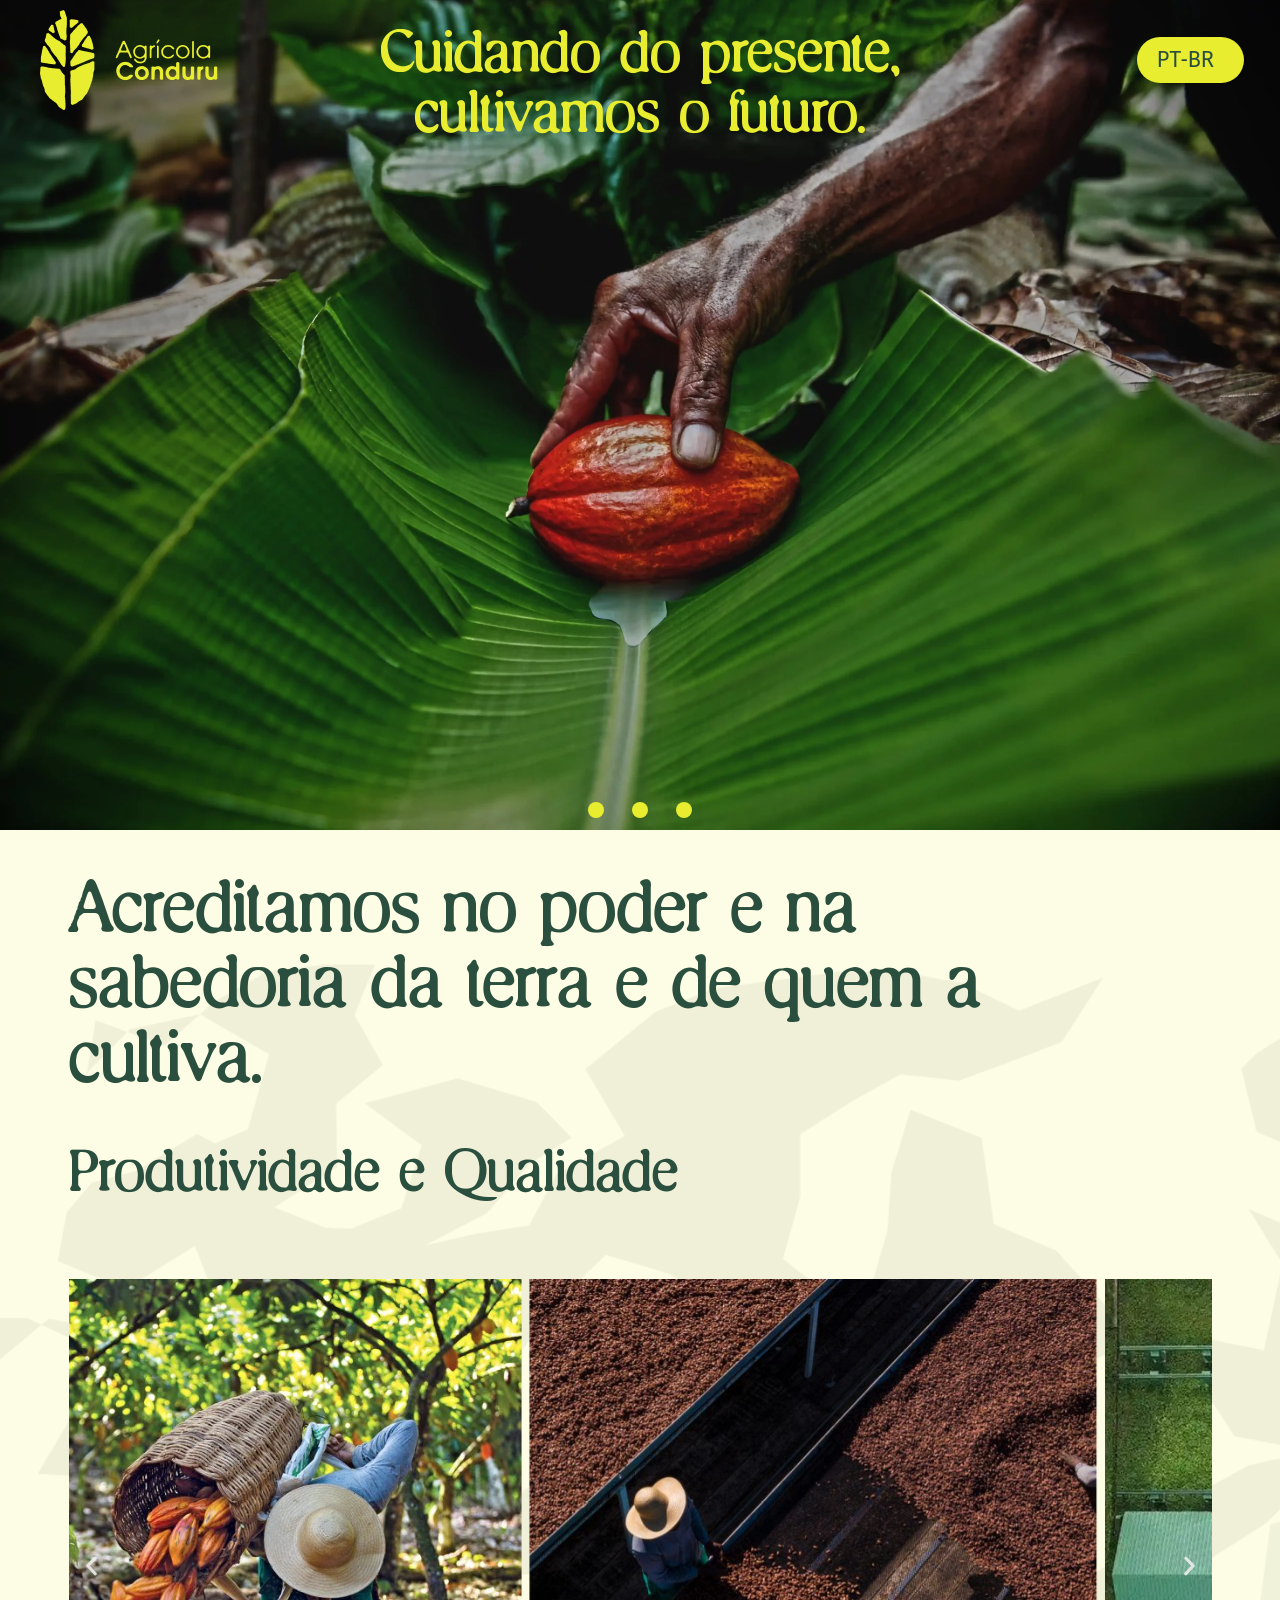
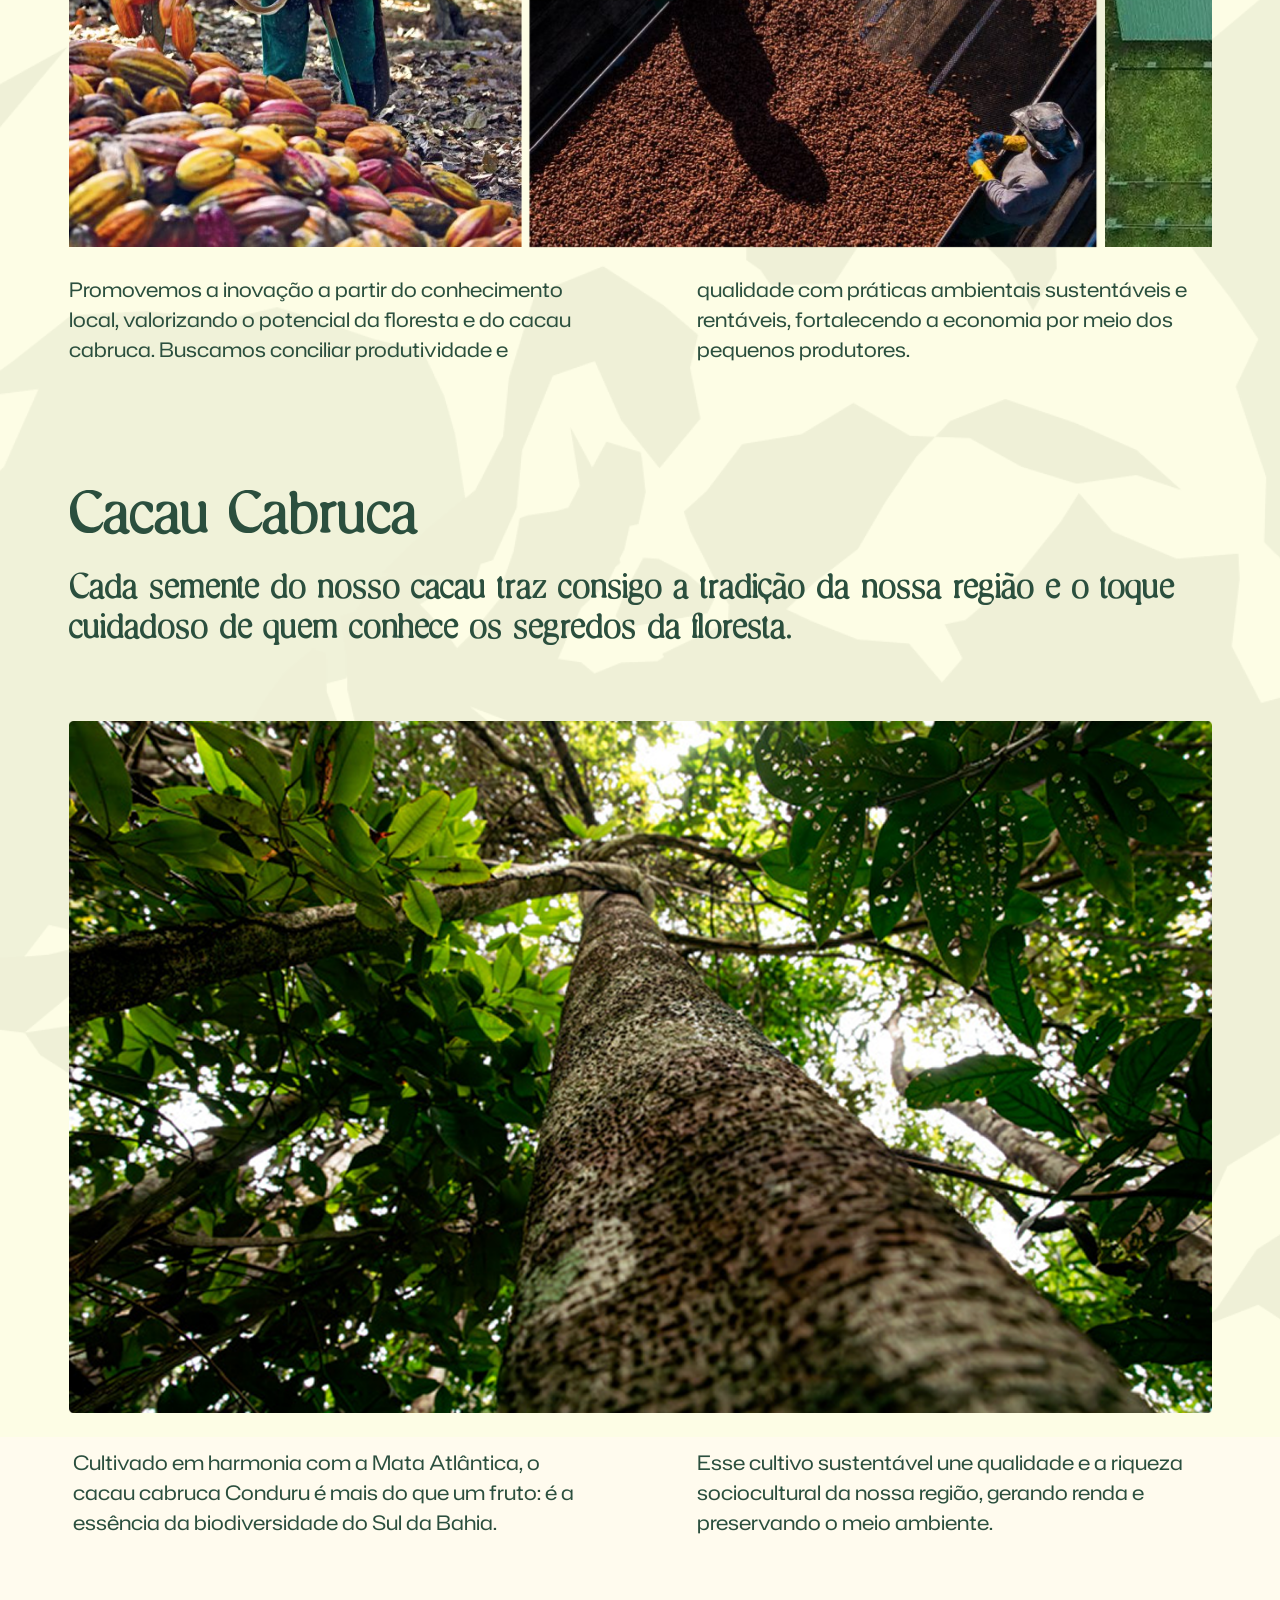
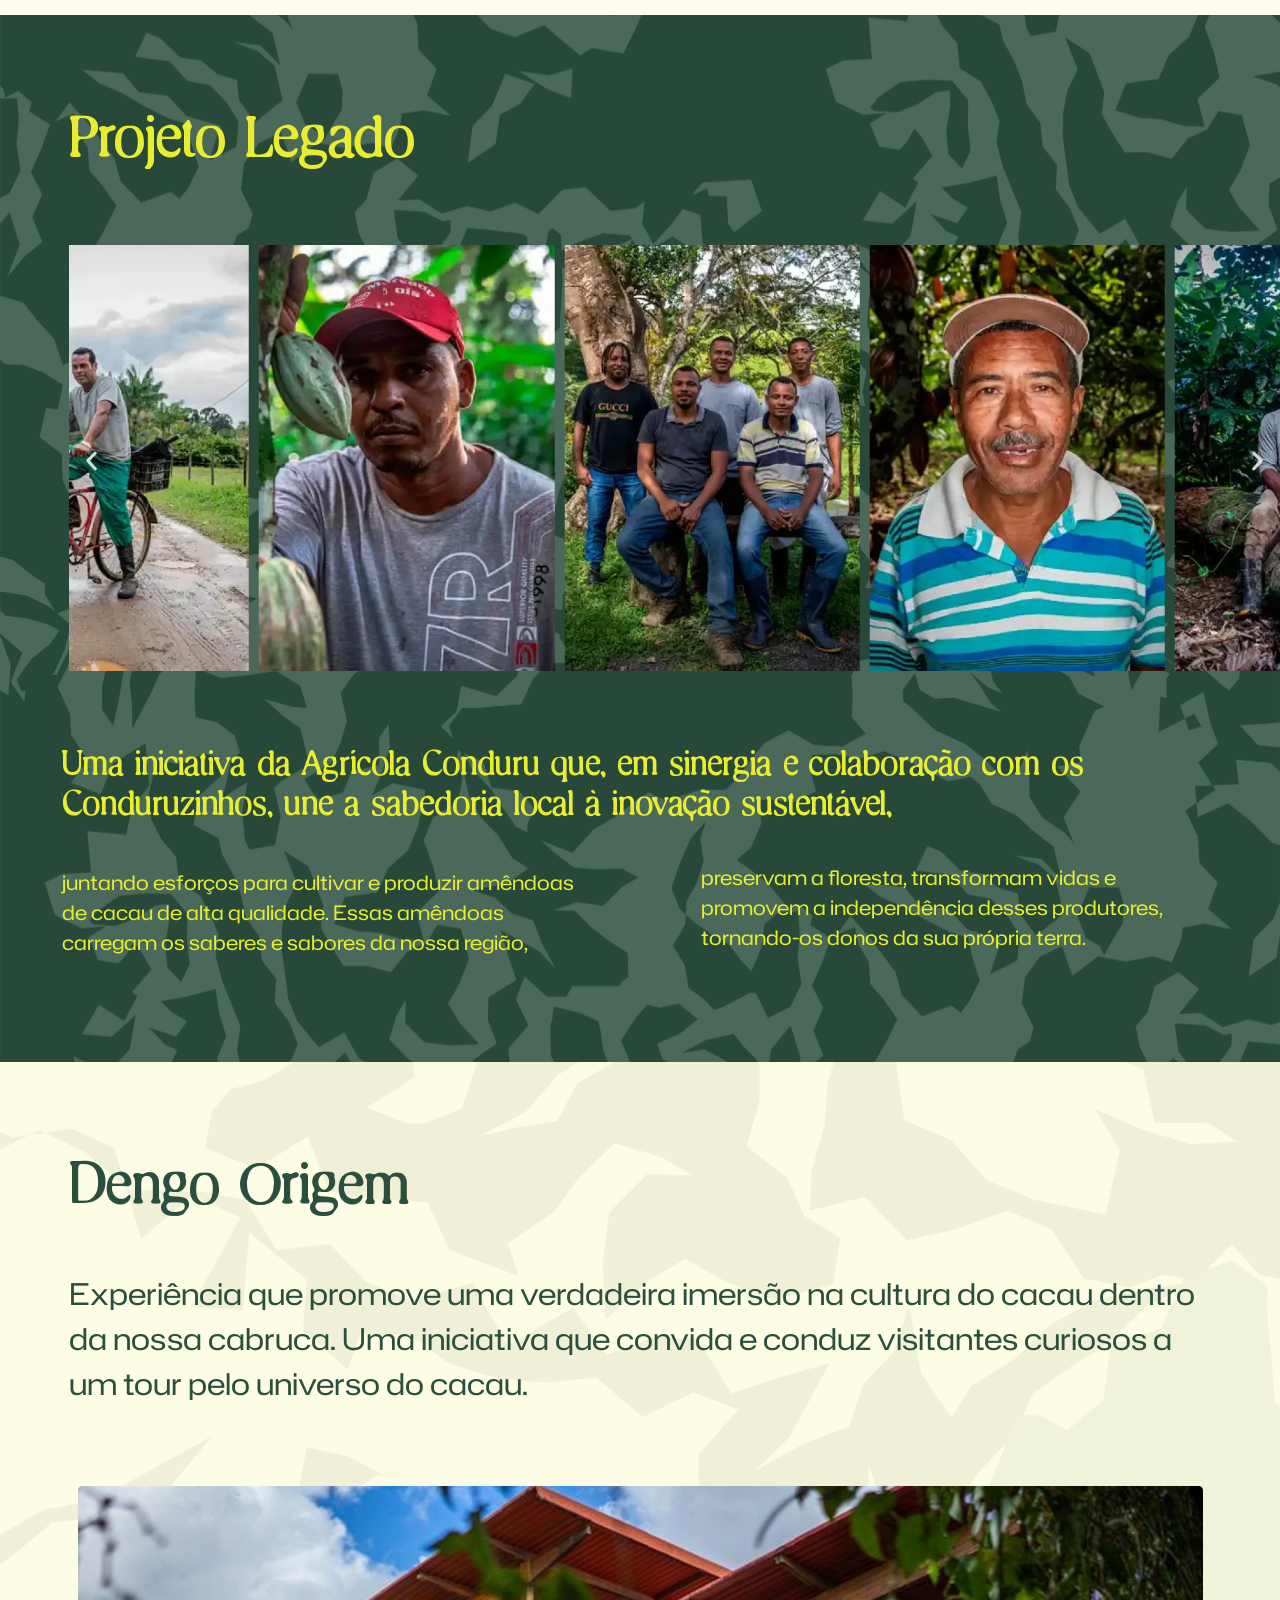
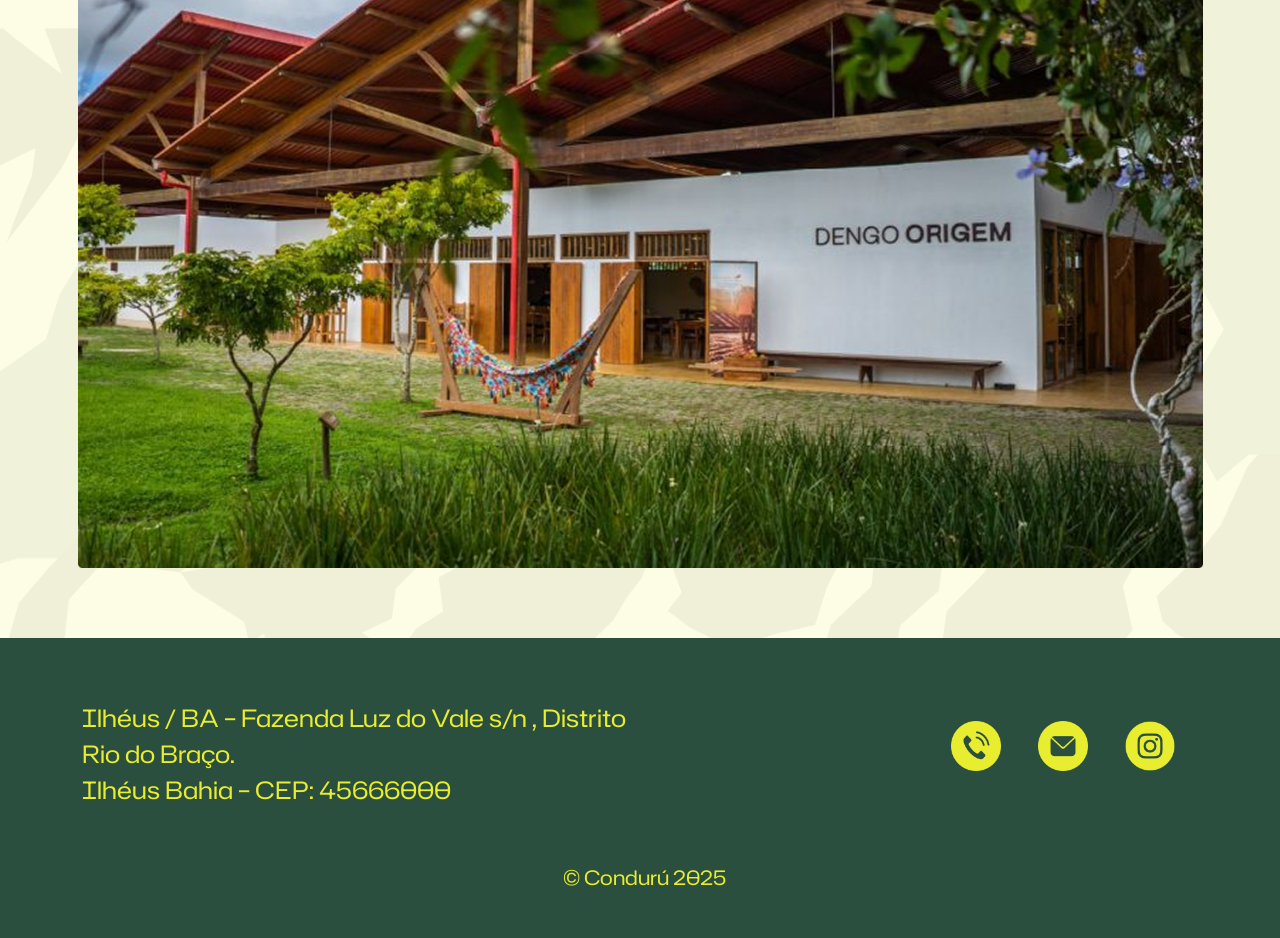
==== index.html @ 19e5093d "Site estático da Agrícola Conduru (backup de 28/04/2025) Co-Authored-By: Claude Opus 5.5 <noreply@an" ====
<!doctype html>
<html lang="pt-BR">
<head>
	<meta charset="UTF-8">
	<meta name="viewport" content="width=device-width, initial-scale=1">
	<link rel="profile" href="https://gmpg.org/xfn/11">
	<title>Agrícola Conduru</title>
<meta name='robots' content='max-image-preview:large' />
	<style>img:is([sizes="auto" i], [sizes^="auto," i]) { contain-intrinsic-size: 3000px 1500px }</style>
	<script>
window._wpemojiSettings = {"baseUrl":"https:\/\/s.w.org\/images\/core\/emoji\/16.0.1\/72x72\/","ext":".png","svgUrl":"https:\/\/s.w.org\/images\/core\/emoji\/16.0.1\/svg\/","svgExt":".svg","source":{"concatemoji":"\/wp-includes\/js\/wp-emoji-release.min.js?ver=6.8.3"}};
/*! This file is auto-generated */
!function(s,n){var o,i,e;function c(e){try{var t={supportTests:e,timestamp:(new Date).valueOf()};sessionStorage.setItem(o,JSON.stringify(t))}catch(e){}}function p(e,t,n){e.clearRect(0,0,e.canvas.width,e.canvas.height),e.fillText(t,0,0);var t=new Uint32Array(e.getImageData(0,0,e.canvas.width,e.canvas.height).data),a=(e.clearRect(0,0,e.canvas.width,e.canvas.height),e.fillText(n,0,0),new Uint32Array(e.getImageData(0,0,e.canvas.width,e.canvas.height).data));return t.every(function(e,t){return e===a[t]})}function u(e,t){e.clearRect(0,0,e.canvas.width,e.canvas.height),e.fillText(t,0,0);for(var n=e.getImageData(16,16,1,1),a=0;a<n.data.length;a++)if(0!==n.data[a])return!1;return!0}function f(e,t,n,a){switch(t){case"flag":return n(e,"\ud83c\udff3\ufe0f\u200d\u26a7\ufe0f","\ud83c\udff3\ufe0f\u200b\u26a7\ufe0f")?!1:!n(e,"\ud83c\udde8\ud83c\uddf6","\ud83c\udde8\u200b\ud83c\uddf6")&&!n(e,"\ud83c\udff4\udb40\udc67\udb40\udc62\udb40\udc65\udb40\udc6e\udb40\udc67\udb40\udc7f","\ud83c\udff4\u200b\udb40\udc67\u200b\udb40\udc62\u200b\udb40\udc65\u200b\udb40\udc6e\u200b\udb40\udc67\u200b\udb40\udc7f");case"emoji":return!a(e,"\ud83e\udedf")}return!1}function g(e,t,n,a){var r="undefined"!=typeof WorkerGlobalScope&&self instanceof WorkerGlobalScope?new OffscreenCanvas(300,150):s.createElement("canvas"),o=r.getContext("2d",{willReadFrequently:!0}),i=(o.textBaseline="top",o.font="600 32px Arial",{});return e.forEach(function(e){i[e]=t(o,e,n,a)}),i}function t(e){var t=s.createElement("script");t.src=e,t.defer=!0,s.head.appendChild(t)}"undefined"!=typeof Promise&&(o="wpEmojiSettingsSupports",i=["flag","emoji"],n.supports={everything:!0,everythingExceptFlag:!0},e=new Promise(function(e){s.addEventListener("DOMContentLoaded",e,{once:!0})}),new Promise(function(t){var n=function(){try{var e=JSON.parse(sessionStorage.getItem(o));if("object"==typeof e&&"number"==typeof e.timestamp&&(new Date).valueOf()<e.timestamp+604800&&"object"==typeof e.supportTests)return e.supportTests}catch(e){}return null}();if(!n){if("undefined"!=typeof Worker&&"undefined"!=typeof OffscreenCanvas&&"undefined"!=typeof URL&&URL.createObjectURL&&"undefined"!=typeof Blob)try{var e="postMessage("+g.toString()+"("+[JSON.stringify(i),f.toString(),p.toString(),u.toString()].join(",")+"));",a=new Blob([e],{type:"text/javascript"}),r=new Worker(URL.createObjectURL(a),{name:"wpTestEmojiSupports"});return void(r.onmessage=function(e){c(n=e.data),r.terminate(),t(n)})}catch(e){}c(n=g(i,f,p,u))}t(n)}).then(function(e){for(var t in e)n.supports[t]=e[t],n.supports.everything=n.supports.everything&&n.supports[t],"flag"!==t&&(n.supports.everythingExceptFlag=n.supports.everythingExceptFlag&&n.supports[t]);n.supports.everythingExceptFlag=n.supports.everythingExceptFlag&&!n.supports.flag,n.DOMReady=!1,n.readyCallback=function(){n.DOMReady=!0}}).then(function(){return e}).then(function(){var e;n.supports.everything||(n.readyCallback(),(e=n.source||{}).concatemoji?t(e.concatemoji):e.wpemoji&&e.twemoji&&(t(e.twemoji),t(e.wpemoji)))}))}((window,document),window._wpemojiSettings);
</script>
<style id='wp-emoji-styles-inline-css'>

	img.wp-smiley, img.emoji {
		display: inline !important;
		border: none !important;
		box-shadow: none !important;
		height: 1em !important;
		width: 1em !important;
		margin: 0 0.07em !important;
		vertical-align: -0.1em !important;
		background: none !important;
		padding: 0 !important;
	}
</style>
<style id='global-styles-inline-css'>
:root{--wp--preset--aspect-ratio--square: 1;--wp--preset--aspect-ratio--4-3: 4/3;--wp--preset--aspect-ratio--3-4: 3/4;--wp--preset--aspect-ratio--3-2: 3/2;--wp--preset--aspect-ratio--2-3: 2/3;--wp--preset--aspect-ratio--16-9: 16/9;--wp--preset--aspect-ratio--9-16: 9/16;--wp--preset--color--black: #000000;--wp--preset--color--cyan-bluish-gray: #abb8c3;--wp--preset--color--white: #ffffff;--wp--preset--color--pale-pink: #f78da7;--wp--preset--color--vivid-red: #cf2e2e;--wp--preset--color--luminous-vivid-orange: #ff6900;--wp--preset--color--luminous-vivid-amber: #fcb900;--wp--preset--color--light-green-cyan: #7bdcb5;--wp--preset--color--vivid-green-cyan: #00d084;--wp--preset--color--pale-cyan-blue: #8ed1fc;--wp--preset--color--vivid-cyan-blue: #0693e3;--wp--preset--color--vivid-purple: #9b51e0;--wp--preset--gradient--vivid-cyan-blue-to-vivid-purple: linear-gradient(135deg,rgba(6,147,227,1) 0%,rgb(155,81,224) 100%);--wp--preset--gradient--light-green-cyan-to-vivid-green-cyan: linear-gradient(135deg,rgb(122,220,180) 0%,rgb(0,208,130) 100%);--wp--preset--gradient--luminous-vivid-amber-to-luminous-vivid-orange: linear-gradient(135deg,rgba(252,185,0,1) 0%,rgba(255,105,0,1) 100%);--wp--preset--gradient--luminous-vivid-orange-to-vivid-red: linear-gradient(135deg,rgba(255,105,0,1) 0%,rgb(207,46,46) 100%);--wp--preset--gradient--very-light-gray-to-cyan-bluish-gray: linear-gradient(135deg,rgb(238,238,238) 0%,rgb(169,184,195) 100%);--wp--preset--gradient--cool-to-warm-spectrum: linear-gradient(135deg,rgb(74,234,220) 0%,rgb(151,120,209) 20%,rgb(207,42,186) 40%,rgb(238,44,130) 60%,rgb(251,105,98) 80%,rgb(254,248,76) 100%);--wp--preset--gradient--blush-light-purple: linear-gradient(135deg,rgb(255,206,236) 0%,rgb(152,150,240) 100%);--wp--preset--gradient--blush-bordeaux: linear-gradient(135deg,rgb(254,205,165) 0%,rgb(254,45,45) 50%,rgb(107,0,62) 100%);--wp--preset--gradient--luminous-dusk: linear-gradient(135deg,rgb(255,203,112) 0%,rgb(199,81,192) 50%,rgb(65,88,208) 100%);--wp--preset--gradient--pale-ocean: linear-gradient(135deg,rgb(255,245,203) 0%,rgb(182,227,212) 50%,rgb(51,167,181) 100%);--wp--preset--gradient--electric-grass: linear-gradient(135deg,rgb(202,248,128) 0%,rgb(113,206,126) 100%);--wp--preset--gradient--midnight: linear-gradient(135deg,rgb(2,3,129) 0%,rgb(40,116,252) 100%);--wp--preset--font-size--small: 13px;--wp--preset--font-size--medium: 20px;--wp--preset--font-size--large: 36px;--wp--preset--font-size--x-large: 42px;--wp--preset--spacing--20: 0.44rem;--wp--preset--spacing--30: 0.67rem;--wp--preset--spacing--40: 1rem;--wp--preset--spacing--50: 1.5rem;--wp--preset--spacing--60: 2.25rem;--wp--preset--spacing--70: 3.38rem;--wp--preset--spacing--80: 5.06rem;--wp--preset--shadow--natural: 6px 6px 9px rgba(0, 0, 0, 0.2);--wp--preset--shadow--deep: 12px 12px 50px rgba(0, 0, 0, 0.4);--wp--preset--shadow--sharp: 6px 6px 0px rgba(0, 0, 0, 0.2);--wp--preset--shadow--outlined: 6px 6px 0px -3px rgba(255, 255, 255, 1), 6px 6px rgba(0, 0, 0, 1);--wp--preset--shadow--crisp: 6px 6px 0px rgba(0, 0, 0, 1);}:root { --wp--style--global--content-size: 800px;--wp--style--global--wide-size: 1200px; }:where(body) { margin: 0; }.wp-site-blocks > .alignleft { float: left; margin-right: 2em; }.wp-site-blocks > .alignright { float: right; margin-left: 2em; }.wp-site-blocks > .aligncenter { justify-content: center; margin-left: auto; margin-right: auto; }:where(.wp-site-blocks) > * { margin-block-start: 24px; margin-block-end: 0; }:where(.wp-site-blocks) > :first-child { margin-block-start: 0; }:where(.wp-site-blocks) > :last-child { margin-block-end: 0; }:root { --wp--style--block-gap: 24px; }:root :where(.is-layout-flow) > :first-child{margin-block-start: 0;}:root :where(.is-layout-flow) > :last-child{margin-block-end: 0;}:root :where(.is-layout-flow) > *{margin-block-start: 24px;margin-block-end: 0;}:root :where(.is-layout-constrained) > :first-child{margin-block-start: 0;}:root :where(.is-layout-constrained) > :last-child{margin-block-end: 0;}:root :where(.is-layout-constrained) > *{margin-block-start: 24px;margin-block-end: 0;}:root :where(.is-layout-flex){gap: 24px;}:root :where(.is-layout-grid){gap: 24px;}.is-layout-flow > .alignleft{float: left;margin-inline-start: 0;margin-inline-end: 2em;}.is-layout-flow > .alignright{float: right;margin-inline-start: 2em;margin-inline-end: 0;}.is-layout-flow > .aligncenter{margin-left: auto !important;margin-right: auto !important;}.is-layout-constrained > .alignleft{float: left;margin-inline-start: 0;margin-inline-end: 2em;}.is-layout-constrained > .alignright{float: right;margin-inline-start: 2em;margin-inline-end: 0;}.is-layout-constrained > .aligncenter{margin-left: auto !important;margin-right: auto !important;}.is-layout-constrained > :where(:not(.alignleft):not(.alignright):not(.alignfull)){max-width: var(--wp--style--global--content-size);margin-left: auto !important;margin-right: auto !important;}.is-layout-constrained > .alignwide{max-width: var(--wp--style--global--wide-size);}body .is-layout-flex{display: flex;}.is-layout-flex{flex-wrap: wrap;align-items: center;}.is-layout-flex > :is(*, div){margin: 0;}body .is-layout-grid{display: grid;}.is-layout-grid > :is(*, div){margin: 0;}body{padding-top: 0px;padding-right: 0px;padding-bottom: 0px;padding-left: 0px;}a:where(:not(.wp-element-button)){text-decoration: underline;}:root :where(.wp-element-button, .wp-block-button__link){background-color: #32373c;border-width: 0;color: #fff;font-family: inherit;font-size: inherit;line-height: inherit;padding: calc(0.667em + 2px) calc(1.333em + 2px);text-decoration: none;}.has-black-color{color: var(--wp--preset--color--black) !important;}.has-cyan-bluish-gray-color{color: var(--wp--preset--color--cyan-bluish-gray) !important;}.has-white-color{color: var(--wp--preset--color--white) !important;}.has-pale-pink-color{color: var(--wp--preset--color--pale-pink) !important;}.has-vivid-red-color{color: var(--wp--preset--color--vivid-red) !important;}.has-luminous-vivid-orange-color{color: var(--wp--preset--color--luminous-vivid-orange) !important;}.has-luminous-vivid-amber-color{color: var(--wp--preset--color--luminous-vivid-amber) !important;}.has-light-green-cyan-color{color: var(--wp--preset--color--light-green-cyan) !important;}.has-vivid-green-cyan-color{color: var(--wp--preset--color--vivid-green-cyan) !important;}.has-pale-cyan-blue-color{color: var(--wp--preset--color--pale-cyan-blue) !important;}.has-vivid-cyan-blue-color{color: var(--wp--preset--color--vivid-cyan-blue) !important;}.has-vivid-purple-color{color: var(--wp--preset--color--vivid-purple) !important;}.has-black-background-color{background-color: var(--wp--preset--color--black) !important;}.has-cyan-bluish-gray-background-color{background-color: var(--wp--preset--color--cyan-bluish-gray) !important;}.has-white-background-color{background-color: var(--wp--preset--color--white) !important;}.has-pale-pink-background-color{background-color: var(--wp--preset--color--pale-pink) !important;}.has-vivid-red-background-color{background-color: var(--wp--preset--color--vivid-red) !important;}.has-luminous-vivid-orange-background-color{background-color: var(--wp--preset--color--luminous-vivid-orange) !important;}.has-luminous-vivid-amber-background-color{background-color: var(--wp--preset--color--luminous-vivid-amber) !important;}.has-light-green-cyan-background-color{background-color: var(--wp--preset--color--light-green-cyan) !important;}.has-vivid-green-cyan-background-color{background-color: var(--wp--preset--color--vivid-green-cyan) !important;}.has-pale-cyan-blue-background-color{background-color: var(--wp--preset--color--pale-cyan-blue) !important;}.has-vivid-cyan-blue-background-color{background-color: var(--wp--preset--color--vivid-cyan-blue) !important;}.has-vivid-purple-background-color{background-color: var(--wp--preset--color--vivid-purple) !important;}.has-black-border-color{border-color: var(--wp--preset--color--black) !important;}.has-cyan-bluish-gray-border-color{border-color: var(--wp--preset--color--cyan-bluish-gray) !important;}.has-white-border-color{border-color: var(--wp--preset--color--white) !important;}.has-pale-pink-border-color{border-color: var(--wp--preset--color--pale-pink) !important;}.has-vivid-red-border-color{border-color: var(--wp--preset--color--vivid-red) !important;}.has-luminous-vivid-orange-border-color{border-color: var(--wp--preset--color--luminous-vivid-orange) !important;}.has-luminous-vivid-amber-border-color{border-color: var(--wp--preset--color--luminous-vivid-amber) !important;}.has-light-green-cyan-border-color{border-color: var(--wp--preset--color--light-green-cyan) !important;}.has-vivid-green-cyan-border-color{border-color: var(--wp--preset--color--vivid-green-cyan) !important;}.has-pale-cyan-blue-border-color{border-color: var(--wp--preset--color--pale-cyan-blue) !important;}.has-vivid-cyan-blue-border-color{border-color: var(--wp--preset--color--vivid-cyan-blue) !important;}.has-vivid-purple-border-color{border-color: var(--wp--preset--color--vivid-purple) !important;}.has-vivid-cyan-blue-to-vivid-purple-gradient-background{background: var(--wp--preset--gradient--vivid-cyan-blue-to-vivid-purple) !important;}.has-light-green-cyan-to-vivid-green-cyan-gradient-background{background: var(--wp--preset--gradient--light-green-cyan-to-vivid-green-cyan) !important;}.has-luminous-vivid-amber-to-luminous-vivid-orange-gradient-background{background: var(--wp--preset--gradient--luminous-vivid-amber-to-luminous-vivid-orange) !important;}.has-luminous-vivid-orange-to-vivid-red-gradient-background{background: var(--wp--preset--gradient--luminous-vivid-orange-to-vivid-red) !important;}.has-very-light-gray-to-cyan-bluish-gray-gradient-background{background: var(--wp--preset--gradient--very-light-gray-to-cyan-bluish-gray) !important;}.has-cool-to-warm-spectrum-gradient-background{background: var(--wp--preset--gradient--cool-to-warm-spectrum) !important;}.has-blush-light-purple-gradient-background{background: var(--wp--preset--gradient--blush-light-purple) !important;}.has-blush-bordeaux-gradient-background{background: var(--wp--preset--gradient--blush-bordeaux) !important;}.has-luminous-dusk-gradient-background{background: var(--wp--preset--gradient--luminous-dusk) !important;}.has-pale-ocean-gradient-background{background: var(--wp--preset--gradient--pale-ocean) !important;}.has-electric-grass-gradient-background{background: var(--wp--preset--gradient--electric-grass) !important;}.has-midnight-gradient-background{background: var(--wp--preset--gradient--midnight) !important;}.has-small-font-size{font-size: var(--wp--preset--font-size--small) !important;}.has-medium-font-size{font-size: var(--wp--preset--font-size--medium) !important;}.has-large-font-size{font-size: var(--wp--preset--font-size--large) !important;}.has-x-large-font-size{font-size: var(--wp--preset--font-size--x-large) !important;}
:root :where(.wp-block-pullquote){font-size: 1.5em;line-height: 1.6;}
</style>
<link rel='stylesheet' id='hello-elementor-css' href='/wp-content/themes/hello-elementor/style.min.css?ver=3.3.0' media='all' />
<link rel='stylesheet' id='hello-elementor-theme-style-css' href='/wp-content/themes/hello-elementor/theme.min.css?ver=3.3.0' media='all' />
<link rel='stylesheet' id='hello-elementor-header-footer-css' href='/wp-content/themes/hello-elementor/header-footer.min.css?ver=3.3.0' media='all' />
<link rel='stylesheet' id='elementor-frontend-css' href='/wp-content/plugins/elementor/assets/css/frontend.min.css?ver=3.28.3' media='all' />
<link rel='stylesheet' id='elementor-post-6-css' href='/wp-content/uploads/elementor/css/post-6.css?ver=1794401483' media='all' />
<link rel='stylesheet' id='widget-image-css' href='/wp-content/plugins/elementor/assets/css/widget-image.min.css?ver=3.28.3' media='all' />
<link rel='stylesheet' id='widget-nav-menu-css' href='/wp-content/plugins/elementor-pro/assets/css/widget-nav-menu.min.css?ver=3.28.2' media='all' />
<link rel='stylesheet' id='e-animation-fadeInUp-css' href='/wp-content/plugins/elementor/assets/lib/animations/styles/fadeInUp.min.css?ver=3.28.3' media='all' />
<link rel='stylesheet' id='swiper-css' href='/wp-content/plugins/elementor/assets/lib/swiper/v8/css/swiper.min.css?ver=8.4.5' media='all' />
<link rel='stylesheet' id='e-swiper-css' href='/wp-content/plugins/elementor/assets/css/conditionals/e-swiper.min.css?ver=3.28.3' media='all' />
<link rel='stylesheet' id='widget-slides-css' href='/wp-content/plugins/elementor-pro/assets/css/widget-slides.min.css?ver=3.28.2' media='all' />
<link rel='stylesheet' id='widget-heading-css' href='/wp-content/plugins/elementor/assets/css/widget-heading.min.css?ver=3.28.3' media='all' />
<link rel='stylesheet' id='widget-image-carousel-css' href='/wp-content/plugins/elementor/assets/css/widget-image-carousel.min.css?ver=3.28.3' media='all' />
<link rel='stylesheet' id='elementor-post-31-css' href='/wp-content/uploads/elementor/css/post-31.css?ver=1794401483' media='all' />
<link rel='stylesheet' id='elementor-post-578-css' href='/wp-content/uploads/elementor/css/post-578.css?ver=1794401483' media='all' />
<link rel='stylesheet' id='elementor-post-514-css' href='/wp-content/uploads/elementor/css/post-514.css?ver=1794401483' media='all' />
<link rel='stylesheet' id='elementor-gf-local-ropasans-css' href='/wp-content/uploads/elementor/google-fonts/css/ropasans.css?ver=1745263195' media='all' />
<script src="/wp-includes/js/jquery/jquery.min.js?ver=3.7.1" id="jquery-core-js"></script>
<script src="/wp-includes/js/jquery/jquery-migrate.min.js?ver=3.4.1" id="jquery-migrate-js"></script>
<meta name="generator" content="WordPress 6.8.3" />
<meta name="generator" content="Elementor 3.28.3; features: e_font_icon_svg, additional_custom_breakpoints, e_local_google_fonts, e_element_cache; settings: css_print_method-external, google_font-enabled, font_display-swap">
			<style>
				.e-con.e-parent:nth-of-type(n+4):not(.e-lazyloaded):not(.e-no-lazyload),
				.e-con.e-parent:nth-of-type(n+4):not(.e-lazyloaded):not(.e-no-lazyload) * {
					background-image: none !important;
				}
				@media screen and (max-height: 1024px) {
					.e-con.e-parent:nth-of-type(n+3):not(.e-lazyloaded):not(.e-no-lazyload),
					.e-con.e-parent:nth-of-type(n+3):not(.e-lazyloaded):not(.e-no-lazyload) * {
						background-image: none !important;
					}
				}
				@media screen and (max-height: 640px) {
					.e-con.e-parent:nth-of-type(n+2):not(.e-lazyloaded):not(.e-no-lazyload),
					.e-con.e-parent:nth-of-type(n+2):not(.e-lazyloaded):not(.e-no-lazyload) * {
						background-image: none !important;
					}
				}
			</style>
			<style id="yellow-pencil">
/*
	The following CSS codes are created by the YellowPencil plugin.
	https://yellowpencil.waspthemes.com/
*/
.page-content .swiper-slide img{position:relative;left:-115px;}
</style></head>
<body class="wp-singular page-template-default page page-id-31 wp-embed-responsive wp-theme-hello-elementor non-logged-in theme-default elementor-default elementor-kit-6 elementor-page elementor-page-31">


<a class="skip-link screen-reader-text" href="#content">Skip to content</a>


<main id="content" class="site-main post-31 page type-page status-publish hentry">

	
	<div class="page-content">
				<div data-elementor-type="wp-page" data-elementor-id="31" class="elementor elementor-31" data-elementor-post-type="page">
				<div class="elementor-element elementor-element-973a7ad e-con-full e-flex e-con e-parent" data-id="973a7ad" data-element_type="container">
		<div class="elementor-element elementor-element-4b2f68e e-grid e-con-full e-con e-child" data-id="4b2f68e" data-element_type="container">
				<div class="elementor-element elementor-element-d1f33c1 elementor-widget__width-inherit elementor-widget-tablet__width-inherit elementor-widget elementor-widget-image" data-id="d1f33c1" data-element_type="widget" data-widget_type="image.default">
				<div class="elementor-widget-container">
															<img decoding="async" width="178" height="100" src="/wp-content/uploads/2025/04/Symbol_Editing_Mode.png" class="attachment-full size-full wp-image-36" alt="" />															</div>
				</div>
				<div class="elementor-element elementor-element-fc7458c elementor-nav-menu--dropdown-none elementor-nav-menu__align-end elementor-widget elementor-widget-nav-menu" data-id="fc7458c" data-element_type="widget" data-settings="{&quot;submenu_icon&quot;:{&quot;value&quot;:&quot;&lt;i class=\&quot;\&quot;&gt;&lt;\/i&gt;&quot;,&quot;library&quot;:&quot;&quot;},&quot;layout&quot;:&quot;horizontal&quot;}" data-widget_type="nav-menu.default">
				<div class="elementor-widget-container">
								<nav aria-label="Menu" class="elementor-nav-menu--main elementor-nav-menu__container elementor-nav-menu--layout-horizontal e--pointer-none">
				<ul id="menu-1-fc7458c" class="elementor-nav-menu"><li class="menu-item menu-item-type-post_type menu-item-object-page current-menu-item page_item page-item-31 current_page_item menu-item-has-children menu-item-581"><a href="./" aria-current="page" class="elementor-item elementor-item-active">PT-BR</a>
<ul class="sub-menu elementor-nav-menu--dropdown">
	<li class="menu-item menu-item-type-custom menu-item-object-custom menu-item-582"><a href="./" class="elementor-sub-item">ING</a></li>
	<li class="menu-item menu-item-type-custom menu-item-object-custom menu-item-583"><a href="./" class="elementor-sub-item">FR</a></li>
</ul>
</li>
</ul>			</nav>
						<nav class="elementor-nav-menu--dropdown elementor-nav-menu__container" aria-hidden="true">
				<ul id="menu-2-fc7458c" class="elementor-nav-menu"><li class="menu-item menu-item-type-post_type menu-item-object-page current-menu-item page_item page-item-31 current_page_item menu-item-has-children menu-item-581"><a href="./" aria-current="page" class="elementor-item elementor-item-active" tabindex="-1">PT-BR</a>
<ul class="sub-menu elementor-nav-menu--dropdown">
	<li class="menu-item menu-item-type-custom menu-item-object-custom menu-item-582"><a href="./" class="elementor-sub-item" tabindex="-1">ING</a></li>
	<li class="menu-item menu-item-type-custom menu-item-object-custom menu-item-583"><a href="./" class="elementor-sub-item" tabindex="-1">FR</a></li>
</ul>
</li>
</ul>			</nav>
						</div>
				</div>
				</div>
				</div>
		<div class="elementor-element elementor-element-826365c e-con-full e-flex e-con e-parent" data-id="826365c" data-element_type="container">
				<div class="elementor-element elementor-element-30a2ce2 elementor--v-position-top elementor--h-position-center elementor-pagination-position-inside elementor-widget elementor-widget-slides" data-id="30a2ce2" data-element_type="widget" data-settings="{&quot;navigation&quot;:&quot;dots&quot;,&quot;autoplay&quot;:&quot;yes&quot;,&quot;pause_on_hover&quot;:&quot;yes&quot;,&quot;pause_on_interaction&quot;:&quot;yes&quot;,&quot;autoplay_speed&quot;:5000,&quot;infinite&quot;:&quot;yes&quot;,&quot;transition&quot;:&quot;slide&quot;,&quot;transition_speed&quot;:500}" data-widget_type="slides.default">
				<div class="elementor-widget-container">
									<div class="elementor-swiper">
					<div class="elementor-slides-wrapper elementor-main-swiper swiper" role="region" aria-roledescription="carousel" aria-label="Slides" dir="ltr" data-animation="fadeInUp">
				<div class="swiper-wrapper elementor-slides">
										<div class="elementor-repeater-item-8ff0041 swiper-slide" role="group" aria-roledescription="slide"><div class="swiper-slide-bg" role="img"></div><div class="swiper-slide-inner" ><div class="swiper-slide-contents"><div class="elementor-slide-heading">Cuidando do presente,<BR> cultivamos o futuro.</div></div></div></div><div class="elementor-repeater-item-9a06136 swiper-slide" role="group" aria-roledescription="slide"><div class="swiper-slide-bg" role="img"></div><div class="swiper-slide-inner" ><div class="swiper-slide-contents"><div class="elementor-slide-heading">Cuidando do presente,<BR> cultivamos o futuro.</div></div></div></div><div class="elementor-repeater-item-6f4d9d2 swiper-slide" role="group" aria-roledescription="slide"><div class="swiper-slide-bg" role="img"></div><div class="swiper-slide-inner" ><div class="swiper-slide-contents"><div class="elementor-slide-heading">Cuidando do presente,<BR> cultivamos o futuro.</div></div></div></div>				</div>
																				<div class="swiper-pagination"></div>
												</div>
				</div>
								</div>
				</div>
				</div>
		<div class="elementor-element elementor-element-a99fca0 e-con-full e-flex e-con e-parent" data-id="a99fca0" data-element_type="container" data-settings="{&quot;background_background&quot;:&quot;classic&quot;}">
				<div class="elementor-element elementor-element-5cd92dc elementor-widget__width-initial elementor-widget elementor-widget-heading" data-id="5cd92dc" data-element_type="widget" data-widget_type="heading.default">
				<div class="elementor-widget-container">
					<h2 class="elementor-heading-title elementor-size-default">Acreditamos no poder e na sabedoria da terra e de quem a cultiva.&nbsp;<br></h2>				</div>
				</div>
				<div class="elementor-element elementor-element-25c3099 elementor-widget__width-initial elementor-widget elementor-widget-heading" data-id="25c3099" data-element_type="widget" data-widget_type="heading.default">
				<div class="elementor-widget-container">
					<h2 class="elementor-heading-title elementor-size-default">Produtividade e Qualidade</h2>				</div>
				</div>
		<div class="elementor-element elementor-element-3e5f22e e-con-full e-flex e-con e-child" data-id="3e5f22e" data-element_type="container">
				<div class="elementor-element elementor-element-ef4a234 elementor-widget-mobile__width-inherit elementor-arrows-position-inside elementor-widget elementor-widget-image-carousel" data-id="ef4a234" data-element_type="widget" data-settings="{&quot;slides_to_show&quot;:&quot;2&quot;,&quot;slides_to_scroll&quot;:&quot;1&quot;,&quot;navigation&quot;:&quot;arrows&quot;,&quot;image_spacing_custom&quot;:{&quot;unit&quot;:&quot;px&quot;,&quot;size&quot;:8,&quot;sizes&quot;:[]},&quot;slides_to_show_mobile&quot;:&quot;2&quot;,&quot;autoplay_speed&quot;:3000,&quot;autoplay&quot;:&quot;yes&quot;,&quot;pause_on_hover&quot;:&quot;yes&quot;,&quot;pause_on_interaction&quot;:&quot;yes&quot;,&quot;infinite&quot;:&quot;yes&quot;,&quot;speed&quot;:500,&quot;image_spacing_custom_tablet&quot;:{&quot;unit&quot;:&quot;px&quot;,&quot;size&quot;:&quot;&quot;,&quot;sizes&quot;:[]},&quot;image_spacing_custom_mobile&quot;:{&quot;unit&quot;:&quot;px&quot;,&quot;size&quot;:&quot;&quot;,&quot;sizes&quot;:[]}}" data-widget_type="image-carousel.default">
				<div class="elementor-widget-container">
							<div class="elementor-image-carousel-wrapper swiper" role="region" aria-roledescription="carousel" aria-label="Carrossel de imagens" dir="ltr">
			<div class="elementor-image-carousel swiper-wrapper swiper-image-stretch" aria-live="off">
								<div class="swiper-slide" role="group" aria-roledescription="slide" aria-label="1 of 3"><figure class="swiper-slide-inner"><img decoding="async" class="swiper-slide-image" src="/wp-content/uploads/elementor/thumbs/128887321_204071681164520_9160236596958989553_n-rw75ao3jt2x9m03yqs9w10h58tacoxnv54fi26ptk4.jpg" alt="128887321_204071681164520_9160236596958989553_n" /></figure></div><div class="swiper-slide" role="group" aria-roledescription="slide" aria-label="2 of 3"><figure class="swiper-slide-inner"><img decoding="async" class="swiper-slide-image" src="/wp-content/uploads/elementor/thumbs/6X7A1344-copiar-rw75ao3jt2x9m03yqs9w10h58tacoxnv54fi26ptk4.jpg" alt="6X7A1344 copiar" /></figure></div><div class="swiper-slide" role="group" aria-roledescription="slide" aria-label="3 of 3"><figure class="swiper-slide-inner"><img decoding="async" class="swiper-slide-image" src="/wp-content/uploads/elementor/thumbs/cc6-copiar-2-rw75ao3jt2x9m03yqs9w10h58tacoxnv54fi26ptk4.jpg" alt="cc6 copiar 2" /></figure></div>			</div>
												<div class="elementor-swiper-button elementor-swiper-button-prev" role="button" tabindex="0">
						<svg aria-hidden="true" class="e-font-icon-svg e-eicon-chevron-left" viewBox="0 0 1000 1000" xmlns="http://www.w3.org/2000/svg"><path d="M646 125C629 125 613 133 604 142L308 442C296 454 292 471 292 487 292 504 296 521 308 533L604 854C617 867 629 875 646 875 663 875 679 871 692 858 704 846 713 829 713 812 713 796 708 779 692 767L438 487 692 225C700 217 708 204 708 187 708 171 704 154 692 142 675 129 663 125 646 125Z"></path></svg>					</div>
					<div class="elementor-swiper-button elementor-swiper-button-next" role="button" tabindex="0">
						<svg aria-hidden="true" class="e-font-icon-svg e-eicon-chevron-right" viewBox="0 0 1000 1000" xmlns="http://www.w3.org/2000/svg"><path d="M696 533C708 521 713 504 713 487 713 471 708 454 696 446L400 146C388 133 375 125 354 125 338 125 325 129 313 142 300 154 292 171 292 187 292 204 296 221 308 233L563 492 304 771C292 783 288 800 288 817 288 833 296 850 308 863 321 871 338 875 354 875 371 875 388 867 400 854L696 533Z"></path></svg>					</div>
				
									</div>
						</div>
				</div>
		<div class="elementor-element elementor-element-cd208e3 e-grid e-con-full e-con e-child" data-id="cd208e3" data-element_type="container">
				<div class="elementor-element elementor-element-4e65861 elementor-widget__width-initial elementor-widget elementor-widget-text-editor" data-id="4e65861" data-element_type="widget" data-widget_type="text-editor.default">
				<div class="elementor-widget-container">
									<p>Promovemos a inovação a partir do conhecimento local, valorizando o potencial da floresta e do cacau cabruca. Buscamos conciliar produtividade e qualidade com práticas ambientais sustentáveis e rentáveis, fortalecendo a economia por meio dos pequenos produtores.</p>								</div>
				</div>
				</div>
				</div>
				<div class="elementor-element elementor-element-7c27e77 elementor-widget__width-initial elementor-widget elementor-widget-heading" data-id="7c27e77" data-element_type="widget" data-widget_type="heading.default">
				<div class="elementor-widget-container">
					<h2 class="elementor-heading-title elementor-size-default">Cacau Cabruca</h2>				</div>
				</div>
				<div class="elementor-element elementor-element-8caf43a elementor-widget__width-initial elementor-widget elementor-widget-text-editor" data-id="8caf43a" data-element_type="widget" data-widget_type="text-editor.default">
				<div class="elementor-widget-container">
									<p>Cada semente do nosso cacau traz consigo a tradição da nossa região e o toque cuidadoso de quem conhece os segredos da floresta.</p>								</div>
				</div>
		<div class="elementor-element elementor-element-32e5ac3 e-con-full e-flex e-con e-child" data-id="32e5ac3" data-element_type="container">
				<div class="elementor-element elementor-element-1ef4b50 elementor-widget elementor-widget-image" data-id="1ef4b50" data-element_type="widget" data-widget_type="image.default">
				<div class="elementor-widget-container">
															<img fetchpriority="high" decoding="async" width="1320" height="800" src="/wp-content/uploads/2025/04/2P3A1821-Aprimorado-NR.png" class="attachment-full size-full wp-image-211" alt="" srcset="/wp-content/uploads/2025/04/2P3A1821-Aprimorado-NR.png 1320w, /wp-content/uploads/2025/04/2P3A1821-Aprimorado-NR-300x182.png 300w, /wp-content/uploads/2025/04/2P3A1821-Aprimorado-NR-1024x621.png 1024w, /wp-content/uploads/2025/04/2P3A1821-Aprimorado-NR-768x465.png 768w" sizes="(max-width: 1320px) 100vw, 1320px" />															</div>
				</div>
				</div>
				</div>
		<div class="elementor-element elementor-element-ee91f94 e-flex e-con-boxed e-con e-parent" data-id="ee91f94" data-element_type="container" data-settings="{&quot;background_background&quot;:&quot;classic&quot;}">
					<div class="e-con-inner">
				<div class="elementor-element elementor-element-91cfbb1 elementor-widget-tablet__width-initial elementor-widget-mobile__width-inherit elementor-widget__width-initial elementor-widget elementor-widget-text-editor" data-id="91cfbb1" data-element_type="widget" data-widget_type="text-editor.default">
				<div class="elementor-widget-container">
									<p>Cultivado em harmonia com a Mata Atlântica, o cacau cabruca Conduru é mais do que um fruto: é a essência da biodiversidade do Sul da Bahia.</p><p>Esse cultivo sustentável une qualidade e a riqueza sociocultural da nossa região, gerando renda e preservando o meio ambiente.</p>								</div>
				</div>
					</div>
				</div>
		<div class="elementor-element elementor-element-d82a030 e-con-full e-flex e-con e-parent" data-id="d82a030" data-element_type="container" data-settings="{&quot;background_background&quot;:&quot;classic&quot;}">
				<div class="elementor-element elementor-element-10efc1b elementor-widget__width-initial elementor-widget elementor-widget-heading" data-id="10efc1b" data-element_type="widget" data-widget_type="heading.default">
				<div class="elementor-widget-container">
					<h2 class="elementor-heading-title elementor-size-default">Projeto Legado</h2>				</div>
				</div>
		<div class="elementor-element elementor-element-7ab795b e-con-full e-flex e-con e-child" data-id="7ab795b" data-element_type="container">
				<div class="elementor-element elementor-element-0e85fd7 elementor-arrows-position-inside elementor-widget elementor-widget-image-carousel" data-id="0e85fd7" data-element_type="widget" data-settings="{&quot;slides_to_show&quot;:&quot;4&quot;,&quot;slides_to_scroll&quot;:&quot;1&quot;,&quot;navigation&quot;:&quot;arrows&quot;,&quot;image_spacing_custom&quot;:{&quot;unit&quot;:&quot;px&quot;,&quot;size&quot;:10,&quot;sizes&quot;:[]},&quot;slides_to_show_mobile&quot;:&quot;2&quot;,&quot;autoplay_speed&quot;:3000,&quot;autoplay&quot;:&quot;yes&quot;,&quot;pause_on_hover&quot;:&quot;yes&quot;,&quot;pause_on_interaction&quot;:&quot;yes&quot;,&quot;infinite&quot;:&quot;yes&quot;,&quot;speed&quot;:500,&quot;image_spacing_custom_tablet&quot;:{&quot;unit&quot;:&quot;px&quot;,&quot;size&quot;:&quot;&quot;,&quot;sizes&quot;:[]},&quot;image_spacing_custom_mobile&quot;:{&quot;unit&quot;:&quot;px&quot;,&quot;size&quot;:&quot;&quot;,&quot;sizes&quot;:[]}}" data-widget_type="image-carousel.default">
				<div class="elementor-widget-container">
							<div class="elementor-image-carousel-wrapper swiper" role="region" aria-roledescription="carousel" aria-label="Carrossel de imagens" dir="ltr">
			<div class="elementor-image-carousel swiper-wrapper" aria-live="off">
								<div class="swiper-slide" role="group" aria-roledescription="slide" aria-label="1 of 5"><figure class="swiper-slide-inner"><img decoding="async" class="swiper-slide-image" src="/wp-content/uploads/elementor/thumbs/2P3A0122-1-1-rw75ao3hdddjb6h2l3wgv2gfxtrhx76ski8ttatbl0.webp" alt="2P3A0122 (1)" /></figure></div><div class="swiper-slide" role="group" aria-roledescription="slide" aria-label="2 of 5"><figure class="swiper-slide-inner"><img decoding="async" class="swiper-slide-image" src="/wp-content/uploads/elementor/thumbs/2P3A2483-rw75ao3hdddjb6h2l3wgv2gfxtrhx76ski8ttatbl0.webp" alt="2P3A2483" /></figure></div><div class="swiper-slide" role="group" aria-roledescription="slide" aria-label="3 of 5"><figure class="swiper-slide-inner"><img decoding="async" class="swiper-slide-image" src="/wp-content/uploads/elementor/thumbs/2P3A0169-rw75ao3hdddjb6h2l3wgv2gfxtrhx76ski8ttatbl0.webp" alt="2P3A0169" /></figure></div><div class="swiper-slide" role="group" aria-roledescription="slide" aria-label="4 of 5"><figure class="swiper-slide-inner"><img decoding="async" class="swiper-slide-image" src="/wp-content/uploads/elementor/thumbs/2P3A0409-rw75ao3hdddjb6h2l3wgv2gfxtrhx76ski8ttatbl0.webp" alt="2P3A0409" /></figure></div><div class="swiper-slide" role="group" aria-roledescription="slide" aria-label="5 of 5"><figure class="swiper-slide-inner"><img decoding="async" class="swiper-slide-image" src="/wp-content/uploads/elementor/thumbs/2P3A2744-rw75ao3hdddjb6h2l3wgv2gfxtrhx76ski8ttatbl0.webp" alt="2P3A2744" /></figure></div>			</div>
												<div class="elementor-swiper-button elementor-swiper-button-prev" role="button" tabindex="0">
						<svg aria-hidden="true" class="e-font-icon-svg e-eicon-chevron-left" viewBox="0 0 1000 1000" xmlns="http://www.w3.org/2000/svg"><path d="M646 125C629 125 613 133 604 142L308 442C296 454 292 471 292 487 292 504 296 521 308 533L604 854C617 867 629 875 646 875 663 875 679 871 692 858 704 846 713 829 713 812 713 796 708 779 692 767L438 487 692 225C700 217 708 204 708 187 708 171 704 154 692 142 675 129 663 125 646 125Z"></path></svg>					</div>
					<div class="elementor-swiper-button elementor-swiper-button-next" role="button" tabindex="0">
						<svg aria-hidden="true" class="e-font-icon-svg e-eicon-chevron-right" viewBox="0 0 1000 1000" xmlns="http://www.w3.org/2000/svg"><path d="M696 533C708 521 713 504 713 487 713 471 708 454 696 446L400 146C388 133 375 125 354 125 338 125 325 129 313 142 300 154 292 171 292 187 292 204 296 221 308 233L563 492 304 771C292 783 288 800 288 817 288 833 296 850 308 863 321 871 338 875 354 875 371 875 388 867 400 854L696 533Z"></path></svg>					</div>
				
									</div>
						</div>
				</div>
				</div>
		<div class="elementor-element elementor-element-0ebab20 e-grid e-con-full e-con e-child" data-id="0ebab20" data-element_type="container">
				<div class="elementor-element elementor-element-565138b elementor-widget__width-initial elementor-widget elementor-widget-text-editor" data-id="565138b" data-element_type="widget" data-widget_type="text-editor.default">
				<div class="elementor-widget-container">
									<p>Uma iniciativa da Agrícola Conduru que, em sinergia e colaboração com os Conduruzinhos, une a sabedoria local à inovação sustentável,</p>								</div>
				</div>
				</div>
		<div class="elementor-element elementor-element-b95d35d e-grid e-con-full e-con e-child" data-id="b95d35d" data-element_type="container">
				<div class="elementor-element elementor-element-de2ea93 elementor-widget-tablet__width-inherit elementor-widget__width-initial elementor-widget elementor-widget-text-editor" data-id="de2ea93" data-element_type="widget" data-widget_type="text-editor.default">
				<div class="elementor-widget-container">
									<p>juntando esforços para cultivar e produzir amêndoas de cacau de alta qualidade. Essas amêndoas carregam os saberes e sabores da nossa região, preservam a floresta, transformam vidas e promovem a independência desses produtores, tornando-os donos da sua própria terra.</p>								</div>
				</div>
				</div>
				</div>
		<div class="elementor-element elementor-element-7caa9f8 e-con-full e-flex e-con e-parent" data-id="7caa9f8" data-element_type="container" data-settings="{&quot;background_background&quot;:&quot;classic&quot;}">
				<div class="elementor-element elementor-element-a216007 elementor-widget__width-initial elementor-widget elementor-widget-heading" data-id="a216007" data-element_type="widget" data-widget_type="heading.default">
				<div class="elementor-widget-container">
					<h2 class="elementor-heading-title elementor-size-default">Dengo Origem</h2>				</div>
				</div>
				<div class="elementor-element elementor-element-59bc9be elementor-widget__width-initial elementor-widget elementor-widget-text-editor" data-id="59bc9be" data-element_type="widget" data-widget_type="text-editor.default">
				<div class="elementor-widget-container">
									<p>Experiência que promove uma verdadeira imersão na cultura do cacau dentro da nossa cabruca. Uma iniciativa que convida e conduz visitantes curiosos a um tour pelo universo do cacau.</p>								</div>
				</div>
		<div class="elementor-element elementor-element-03d51a7 e-con-full e-flex e-con e-child" data-id="03d51a7" data-element_type="container">
				<div class="elementor-element elementor-element-e348e6c elementor-widget-mobile__width-inherit elementor-widget elementor-widget-image" data-id="e348e6c" data-element_type="widget" data-widget_type="image.default">
				<div class="elementor-widget-container">
															<img decoding="async" width="1320" height="800" src="/wp-content/uploads/2025/04/JSQ9Kl-1.png" class="attachment-full size-full wp-image-463" alt="" srcset="/wp-content/uploads/2025/04/JSQ9Kl-1.png 1320w, /wp-content/uploads/2025/04/JSQ9Kl-1-300x182.png 300w, /wp-content/uploads/2025/04/JSQ9Kl-1-1024x621.png 1024w, /wp-content/uploads/2025/04/JSQ9Kl-1-768x465.png 768w" sizes="(max-width: 1320px) 100vw, 1320px" />															</div>
				</div>
				</div>
				</div>
				</div>
		
		
			</div>

	
</main>

			<div data-elementor-type="footer" data-elementor-id="514" class="elementor elementor-514 elementor-location-footer" data-elementor-post-type="elementor_library">
			<div class="elementor-element elementor-element-c236c33 e-con-full e-flex e-con e-parent" data-id="c236c33" data-element_type="container" data-settings="{&quot;background_background&quot;:&quot;classic&quot;}">
		<div class="elementor-element elementor-element-67ad2c8 e-grid e-con-full e-con e-child" data-id="67ad2c8" data-element_type="container">
				<div class="elementor-element elementor-element-e671508 elementor-widget elementor-widget-text-editor" data-id="e671508" data-element_type="widget" data-widget_type="text-editor.default">
				<div class="elementor-widget-container">
									<p>Ilhéus / BA &#8211; Fazenda Luz do Vale s/n , Distrito Rio do Braço. <br />Ilhéus Bahia &#8211; CEP: 45666000</p>								</div>
				</div>
		<div class="elementor-element elementor-element-753e2fe e-grid e-con-full e-con e-child" data-id="753e2fe" data-element_type="container">
		<div class="elementor-element elementor-element-463affc e-con-full e-flex e-con e-child" data-id="463affc" data-element_type="container">
				</div>
		<div class="elementor-element elementor-element-a9eee52 e-con-full e-flex e-con e-child" data-id="a9eee52" data-element_type="container">
				</div>
		<div class="elementor-element elementor-element-06d1e9d e-con-full e-flex e-con e-child" data-id="06d1e9d" data-element_type="container">
				</div>
				<div class="elementor-element elementor-element-f43a38c elementor-widget elementor-widget-image" data-id="f43a38c" data-element_type="widget" data-widget_type="image.default">
				<div class="elementor-widget-container">
															<img width="80" height="80" src="/wp-content/uploads/2025/04/Call.png" class="attachment-full size-full wp-image-1182" alt="" />															</div>
				</div>
				<div class="elementor-element elementor-element-531daba elementor-widget elementor-widget-image" data-id="531daba" data-element_type="widget" data-widget_type="image.default">
				<div class="elementor-widget-container">
															<img width="80" height="80" src="/wp-content/uploads/2025/04/Email.png" class="attachment-full size-full wp-image-1183" alt="" />															</div>
				</div>
				<div class="elementor-element elementor-element-c74f7cc elementor-widget elementor-widget-image" data-id="c74f7cc" data-element_type="widget" data-widget_type="image.default">
				<div class="elementor-widget-container">
															<img width="80" height="80" src="/wp-content/uploads/2025/04/Instagram-1.png" class="attachment-full size-full wp-image-1184" alt="" />															</div>
				</div>
				</div>
				</div>
		<div class="elementor-element elementor-element-6e23c31 e-grid e-con-full e-con e-child" data-id="6e23c31" data-element_type="container">
				<div class="elementor-element elementor-element-8df58a5 elementor-widget elementor-widget-text-editor" data-id="8df58a5" data-element_type="widget" data-widget_type="text-editor.default">
				<div class="elementor-widget-container">
									<p>© Condurú 2025</p>								</div>
				</div>
				</div>
				</div>
				</div>
		
<script type="speculationrules">
{"prefetch":[{"source":"document","where":{"and":[{"href_matches":"\/*"},{"not":{"href_matches":["\/wp-*.php","\/wp-admin\/*","\/wp-content\/uploads\/*","\/wp-content\/*","\/wp-content\/plugins\/*","\/wp-content\/themes\/hello-elementor\/*","\/*\\?(.+)"]}},{"not":{"selector_matches":"a[rel~=\"nofollow\"]"}},{"not":{"selector_matches":".no-prefetch, .no-prefetch a"}}]},"eagerness":"conservative"}]}
</script>
			<script>
				const lazyloadRunObserver = () => {
					const lazyloadBackgrounds = document.querySelectorAll( `.e-con.e-parent:not(.e-lazyloaded)` );
					const lazyloadBackgroundObserver = new IntersectionObserver( ( entries ) => {
						entries.forEach( ( entry ) => {
							if ( entry.isIntersecting ) {
								let lazyloadBackground = entry.target;
								if( lazyloadBackground ) {
									lazyloadBackground.classList.add( 'e-lazyloaded' );
								}
								lazyloadBackgroundObserver.unobserve( entry.target );
							}
						});
					}, { rootMargin: '200px 0px 200px 0px' } );
					lazyloadBackgrounds.forEach( ( lazyloadBackground ) => {
						lazyloadBackgroundObserver.observe( lazyloadBackground );
					} );
				};
				const events = [
					'DOMContentLoaded',
					'elementor/lazyload/observe',
				];
				events.forEach( ( event ) => {
					document.addEventListener( event, lazyloadRunObserver );
				} );
			</script>
			<script src="/wp-content/themes/hello-elementor/assets/js/hello-frontend.min.js?ver=3.3.0" id="hello-theme-frontend-js"></script>
<script src="/wp-content/plugins/elementor-pro/assets/lib/smartmenus/jquery.smartmenus.min.js?ver=1.2.1" id="smartmenus-js"></script>
<script src="/wp-includes/js/imagesloaded.min.js?ver=5.0.0" id="imagesloaded-js"></script>
<script src="/wp-content/plugins/elementor/assets/lib/swiper/v8/swiper.min.js?ver=8.4.5" id="swiper-js"></script>
<script src="/wp-content/plugins/elementor-pro/assets/js/webpack-pro.runtime.min.js?ver=3.28.2" id="elementor-pro-webpack-runtime-js"></script>
<script src="/wp-content/plugins/elementor/assets/js/webpack.runtime.min.js?ver=3.28.3" id="elementor-webpack-runtime-js"></script>
<script src="/wp-content/plugins/elementor/assets/js/frontend-modules.min.js?ver=3.28.3" id="elementor-frontend-modules-js"></script>
<script src="/wp-includes/js/dist/hooks.min.js?ver=4d63a3d491d11ffd8ac6" id="wp-hooks-js"></script>
<script src="/wp-includes/js/dist/i18n.min.js?ver=5e580eb46a90c2b997e6" id="wp-i18n-js"></script>
<script id="wp-i18n-js-after">
wp.i18n.setLocaleData( { 'text direction\u0004ltr': [ 'ltr' ] } );
</script>
<script id="elementor-pro-frontend-js-before">
var ElementorProFrontendConfig = {"ajaxurl":"\/wp-admin\/admin-ajax.php","nonce":"a52186e75c","urls":{"assets":"\/wp-content\/plugins\/elementor-pro\/assets\/","rest":"\/wp-json\/"},"settings":{"lazy_load_background_images":true},"popup":{"hasPopUps":false},"shareButtonsNetworks":{"facebook":{"title":"Facebook","has_counter":true},"twitter":{"title":"Twitter"},"linkedin":{"title":"LinkedIn","has_counter":true},"pinterest":{"title":"Pinterest","has_counter":true},"reddit":{"title":"Reddit","has_counter":true},"vk":{"title":"VK","has_counter":true},"odnoklassniki":{"title":"OK","has_counter":true},"tumblr":{"title":"Tumblr"},"digg":{"title":"Digg"},"skype":{"title":"Skype"},"stumbleupon":{"title":"StumbleUpon","has_counter":true},"mix":{"title":"Mix"},"telegram":{"title":"Telegram"},"pocket":{"title":"Pocket","has_counter":true},"xing":{"title":"XING","has_counter":true},"whatsapp":{"title":"WhatsApp"},"email":{"title":"Email"},"print":{"title":"Print"},"x-twitter":{"title":"X"},"threads":{"title":"Threads"}},"facebook_sdk":{"lang":"pt_BR","app_id":""},"lottie":{"defaultAnimationUrl":"\/wp-content\/plugins\/elementor-pro\/modules\/lottie\/assets\/animations\/default.json"}};
</script>
<script src="/wp-content/plugins/elementor-pro/assets/js/frontend.min.js?ver=3.28.2" id="elementor-pro-frontend-js"></script>
<script src="/wp-includes/js/jquery/ui/core.min.js?ver=1.13.3" id="jquery-ui-core-js"></script>
<script id="elementor-frontend-js-before">
var elementorFrontendConfig = {"environmentMode":{"edit":false,"wpPreview":false,"isScriptDebug":false},"i18n":{"shareOnFacebook":"Share on Facebook","shareOnTwitter":"Share on Twitter","pinIt":"Pin it","download":"Download","downloadImage":"Download image","fullscreen":"Fullscreen","zoom":"Zoom","share":"Share","playVideo":"Play Video","previous":"Previous","next":"Next","close":"Close","a11yCarouselPrevSlideMessage":"Previous slide","a11yCarouselNextSlideMessage":"Next slide","a11yCarouselFirstSlideMessage":"This is the first slide","a11yCarouselLastSlideMessage":"This is the last slide","a11yCarouselPaginationBulletMessage":"Go to slide"},"is_rtl":false,"breakpoints":{"xs":0,"sm":480,"md":768,"lg":1025,"xl":1440,"xxl":1600},"responsive":{"breakpoints":{"mobile":{"label":"Mobile Portrait","value":767,"default_value":767,"direction":"max","is_enabled":true},"mobile_extra":{"label":"Mobile Landscape","value":880,"default_value":880,"direction":"max","is_enabled":false},"tablet":{"label":"Tablet Portrait","value":1024,"default_value":1024,"direction":"max","is_enabled":true},"tablet_extra":{"label":"Tablet Landscape","value":1200,"default_value":1200,"direction":"max","is_enabled":false},"laptop":{"label":"Laptop","value":1366,"default_value":1366,"direction":"max","is_enabled":false},"widescreen":{"label":"Widescreen","value":2400,"default_value":2400,"direction":"min","is_enabled":false}},"hasCustomBreakpoints":false},"version":"3.28.3","is_static":false,"experimentalFeatures":{"e_font_icon_svg":true,"additional_custom_breakpoints":true,"container":true,"e_local_google_fonts":true,"theme_builder_v2":true,"hello-theme-header-footer":true,"nested-elements":true,"editor_v2":true,"e_element_cache":true,"home_screen":true},"urls":{"assets":"\/wp-content\/plugins\/elementor\/assets\/","ajaxurl":"\/wp-admin\/admin-ajax.php","uploadUrl":"\/wp-content\/uploads"},"nonces":{"floatingButtonsClickTracking":"ac4fbffcf0"},"swiperClass":"swiper","settings":{"page":[],"editorPreferences":[]},"kit":{"active_breakpoints":["viewport_mobile","viewport_tablet"],"global_image_lightbox":"yes","lightbox_enable_counter":"yes","lightbox_enable_fullscreen":"yes","lightbox_enable_zoom":"yes","lightbox_enable_share":"yes","lightbox_title_src":"title","lightbox_description_src":"description","hello_header_logo_type":"title","hello_header_menu_layout":"horizontal"},"post":{"id":31,"title":"PT-BR","excerpt":"","featuredImage":false}};
</script>
<script src="/wp-content/plugins/elementor/assets/js/frontend.min.js?ver=3.28.3" id="elementor-frontend-js"></script>
<script src="/wp-content/plugins/elementor-pro/assets/js/elements-handlers.min.js?ver=3.28.2" id="pro-elements-handlers-js"></script>

</body>
</html>
---- wp-content/themes/hello-elementor/style.min.css ----
html{line-height:1.15;-webkit-text-size-adjust:100%}*,:after,:before{box-sizing:border-box}body{margin:0;font-family:-apple-system,BlinkMacSystemFont,Segoe UI,Roboto,Helvetica Neue,Arial,Noto Sans,sans-serif,Apple Color Emoji,Segoe UI Emoji,Segoe UI Symbol,Noto Color Emoji;font-size:1rem;font-weight:400;line-height:1.5;color:#333;background-color:#fff;-webkit-font-smoothing:antialiased;-moz-osx-font-smoothing:grayscale}h1,h2,h3,h4,h5,h6{margin-block-start:.5rem;margin-block-end:1rem;font-family:inherit;font-weight:500;line-height:1.2;color:inherit}h1{font-size:2.5rem}h2{font-size:2rem}h3{font-size:1.75rem}h4{font-size:1.5rem}h5{font-size:1.25rem}h6{font-size:1rem}p{margin-block-start:0;margin-block-end:.9rem}hr{box-sizing:content-box;height:0;overflow:visible}pre{font-family:monospace,monospace;font-size:1em;white-space:pre-wrap}a{background-color:transparent;text-decoration:none;color:#c36}a:active,a:hover{color:#336}a:not([href]):not([tabindex]),a:not([href]):not([tabindex]):focus,a:not([href]):not([tabindex]):hover{color:inherit;text-decoration:none}a:not([href]):not([tabindex]):focus{outline:0}abbr[title]{border-block-end:none;-webkit-text-decoration:underline dotted;text-decoration:underline dotted}b,strong{font-weight:bolder}code,kbd,samp{font-family:monospace,monospace;font-size:1em}small{font-size:80%}sub,sup{font-size:75%;line-height:0;position:relative;vertical-align:baseline}sub{bottom:-.25em}sup{top:-.5em}img{border-style:none;height:auto;max-width:100%}details{display:block}summary{display:list-item}figcaption{font-size:16px;color:#333;line-height:1.4;font-style:italic;font-weight:400}[hidden],template{display:none}@media print{*,:after,:before{background:transparent!important;color:#000!important;box-shadow:none!important;text-shadow:none!important}a,a:visited{text-decoration:underline}a[href]:after{content:" (" attr(href) ")"}abbr[title]:after{content:" (" attr(title) ")"}a[href^="#"]:after,a[href^="javascript:"]:after{content:""}pre{white-space:pre-wrap!important}blockquote,pre{-moz-column-break-inside:avoid;break-inside:avoid;border:1px solid #ccc}thead{display:table-header-group}img,tr{-moz-column-break-inside:avoid;break-inside:avoid}h2,h3,p{orphans:3;widows:3}h2,h3{-moz-column-break-after:avoid;break-after:avoid}}label{display:inline-block;line-height:1;vertical-align:middle}button,input,optgroup,select,textarea{font-family:inherit;font-size:1rem;line-height:1.5;margin:0}input[type=date],input[type=email],input[type=number],input[type=password],input[type=search],input[type=tel],input[type=text],input[type=url],select,textarea{width:100%;border:1px solid #666;border-radius:3px;padding:.5rem 1rem;transition:all .3s}input[type=date]:focus,input[type=email]:focus,input[type=number]:focus,input[type=password]:focus,input[type=search]:focus,input[type=tel]:focus,input[type=text]:focus,input[type=url]:focus,select:focus,textarea:focus{border-color:#333}button,input{overflow:visible}button,select{text-transform:none}[type=button],[type=reset],[type=submit],button{width:auto;-webkit-appearance:button}[type=button],[type=submit],button{display:inline-block;font-weight:400;color:#c36;text-align:center;white-space:nowrap;-webkit-user-select:none;-moz-user-select:none;user-select:none;background-color:transparent;border:1px solid #c36;padding:.5rem 1rem;font-size:1rem;border-radius:3px;transition:all .3s}[type=button]:focus:not(:focus-visible),[type=submit]:focus:not(:focus-visible),button:focus:not(:focus-visible){outline:none}[type=button]:focus,[type=button]:hover,[type=submit]:focus,[type=submit]:hover,button:focus,button:hover{color:#fff;background-color:#c36;text-decoration:none}[type=button]:not(:disabled),[type=submit]:not(:disabled),button:not(:disabled){cursor:pointer}fieldset{padding:.35em .75em .625em}legend{box-sizing:border-box;color:inherit;display:table;max-width:100%;padding:0;white-space:normal}progress{vertical-align:baseline}textarea{overflow:auto;resize:vertical}[type=checkbox],[type=radio]{box-sizing:border-box;padding:0}[type=number]::-webkit-inner-spin-button,[type=number]::-webkit-outer-spin-button{height:auto}[type=search]{-webkit-appearance:textfield;outline-offset:-2px}[type=search]::-webkit-search-decoration{-webkit-appearance:none}::-webkit-file-upload-button{-webkit-appearance:button;font:inherit}select{display:block}table{background-color:transparent;width:100%;margin-block-end:15px;font-size:.9em;border-spacing:0;border-collapse:collapse}table td,table th{padding:15px;line-height:1.5;vertical-align:top;border:1px solid hsla(0,0%,50.2%,.5019607843)}table th{font-weight:700}table tfoot th,table thead th{font-size:1em}table caption+thead tr:first-child td,table caption+thead tr:first-child th,table colgroup+thead tr:first-child td,table colgroup+thead tr:first-child th,table thead:first-child tr:first-child td,table thead:first-child tr:first-child th{border-block-start:1px solid hsla(0,0%,50.2%,.5019607843)}table tbody>tr:nth-child(odd)>td,table tbody>tr:nth-child(odd)>th{background-color:hsla(0,0%,50.2%,.0705882353)}table tbody tr:hover>td,table tbody tr:hover>th{background-color:hsla(0,0%,50.2%,.1019607843)}table tbody+tbody{border-block-start:2px solid hsla(0,0%,50.2%,.5019607843)}@media (max-width:767px){table table{font-size:.8em}table table td,table table th{padding:7px;line-height:1.3}table table th{font-weight:400}}dd,dl,dt,li,ol,ul{margin-block-start:0;margin-block-end:0;border:0;outline:0;font-size:100%;vertical-align:baseline;background:transparent}
---- wp-content/themes/hello-elementor/theme.min.css ----
@charset "UTF-8";.comments-area a,.page-content a{text-decoration:underline}.alignright{float:right;margin-left:1rem}.alignleft{float:left;margin-right:1rem}.aligncenter{clear:both;display:block;margin-inline:auto}.alignwide{margin-inline:-80px}.alignfull{margin-inline:calc(50% - 50vw);max-width:100vw}.alignfull,.alignfull img{width:100vw}.wp-caption{margin-block-end:1.25rem;max-width:100%}.wp-caption.alignleft{margin:5px 20px 20px 0}.wp-caption.alignright{margin:5px 0 20px 20px}.wp-caption img{display:block;margin-inline:auto}.wp-caption-text{margin:0}.gallery-caption{display:block;font-size:.8125rem;line-height:1.5;margin:0;padding:.75rem}.pagination{display:flex;justify-content:space-between;margin:20px auto}.sticky{position:relative;display:block}.bypostauthor{font-size:inherit}.hide{display:none!important}.post-password-form p{width:100%;display:flex;align-items:flex-end}.post-password-form [type=submit]{margin-inline-start:3px}.screen-reader-text{clip:rect(1px,1px,1px,1px);height:1px;overflow:hidden;position:absolute!important;width:1px;word-wrap:normal!important}.screen-reader-text:focus{background-color:#eee;clip:auto!important;clip-path:none;color:#333;display:block;font-size:1rem;height:auto;left:5px;line-height:normal;padding:12px 24px;text-decoration:none;top:5px;width:auto;z-index:100000}.post .entry-title a{text-decoration:none}.post .wp-post-image{width:100%;max-height:500px;-o-object-fit:cover;object-fit:cover}@media (max-width:991px){.post .wp-post-image{max-height:400px}}@media (max-width:575px){.post .wp-post-image{max-height:300px}}#comments .comment-list{margin:0;padding:0;list-style:none;font-size:.9em}#comments .comment,#comments .pingback{position:relative}#comments .comment .comment-body,#comments .pingback .comment-body{display:flex;flex-direction:column;padding-block-start:30px;padding-block-end:30px;padding-inline-start:60px;padding-inline-end:0;border-block-end:1px solid #ccc}#comments .comment .avatar,#comments .pingback .avatar{position:absolute;left:0;border-radius:50%;margin-inline-end:10px}body.rtl #comments .comment .avatar,body.rtl #comments .pingback .avatar,html[dir=rtl] #comments .comment .avatar,html[dir=rtl] #comments .pingback .avatar{left:auto;right:0}#comments .comment-meta{display:flex;justify-content:space-between;margin-block-end:.9rem}#comments .comment-metadata,#comments .reply{font-size:11px;line-height:1}#comments .children{position:relative;list-style:none;margin:0;padding-inline-start:30px}#comments .children li:last-child{padding-block-end:0}#comments ol.comment-list .children:before{display:inline-block;font-size:1em;font-weight:400;line-height:100%;content:"↪";position:absolute;top:45px;left:0;width:auto}body.rtl #comments ol.comment-list .children:before,html[dir=rtl] #comments ol.comment-list .children:before{content:"↩";left:auto;right:0}@media (min-width:768px){#comments .comment-author,#comments .comment-metadata{line-height:1}}@media (max-width:767px){#comments .comment .comment-body{padding:30px 0}#comments .children{padding-inline-start:20px}#comments .comment .avatar{position:inherit;float:left}body.rtl #comments .comment .avatar,html[dir=rtl] #comments .comment .avatar{float:right}}.page-header .entry-title,.site-footer .footer-inner,.site-footer:not(.dynamic-footer),.site-header .header-inner,.site-header:not(.dynamic-header),body:not([class*=elementor-page-]) .site-main{margin-inline-start:auto;margin-inline-end:auto;width:100%}@media (max-width:575px){.page-header .entry-title,.site-footer .footer-inner,.site-footer:not(.dynamic-footer),.site-header .header-inner,.site-header:not(.dynamic-header),body:not([class*=elementor-page-]) .site-main{padding-inline-start:10px;padding-inline-end:10px}}@media (min-width:576px){.page-header .entry-title,.site-footer .footer-inner,.site-footer:not(.dynamic-footer),.site-header .header-inner,.site-header:not(.dynamic-header),body:not([class*=elementor-page-]) .site-main{max-width:500px}.site-footer.footer-full-width .footer-inner,.site-header.header-full-width .header-inner{max-width:100%}}@media (min-width:768px){.page-header .entry-title,.site-footer .footer-inner,.site-footer:not(.dynamic-footer),.site-header .header-inner,.site-header:not(.dynamic-header),body:not([class*=elementor-page-]) .site-main{max-width:600px}.site-footer.footer-full-width,.site-header.header-full-width{max-width:100%}}@media (min-width:992px){.page-header .entry-title,.site-footer .footer-inner,.site-footer:not(.dynamic-footer),.site-header .header-inner,.site-header:not(.dynamic-header),body:not([class*=elementor-page-]) .site-main{max-width:800px}.site-footer.footer-full-width,.site-header.header-full-width{max-width:100%}}@media (min-width:1200px){.page-header .entry-title,.site-footer .footer-inner,.site-footer:not(.dynamic-footer),.site-header .header-inner,.site-header:not(.dynamic-header),body:not([class*=elementor-page-]) .site-main{max-width:1140px}.site-footer.footer-full-width,.site-header.header-full-width{max-width:100%}}.site-header+.elementor{min-height:calc(100vh - 320px)}
---- wp-content/themes/hello-elementor/header-footer.min.css ----
@charset "UTF-8";.site-header{display:flex;flex-wrap:wrap;justify-content:space-between;padding-block-start:1rem;padding-block-end:1rem;position:relative}.site-header .site-title{font-size:2.5rem;font-weight:500;line-height:1.2}.site-header .site-branding{display:flex;flex-direction:column;justify-content:center;gap:.5rem}.site-header .header-inner{display:flex;flex-wrap:wrap;justify-content:space-between}.site-header .header-inner .custom-logo-link{display:block}.site-header .header-inner .site-branding .site-description,.site-header .header-inner .site-branding .site-title{margin:0}.site-header .header-inner .site-branding .site-logo img{display:block}.site-header .header-inner .site-branding.show-logo .site-title,.site-header .header-inner .site-branding.show-title .site-logo{display:none!important}.site-header.header-inverted .header-inner{flex-direction:row-reverse}.site-header.header-inverted .header-inner .site-branding{text-align:end}.site-header.header-stacked .header-inner{align-items:center;flex-direction:column;text-align:center}.site-footer{padding-block-start:1rem;padding-block-end:1rem;position:relative}.site-footer .site-title{font-size:1.5rem;font-weight:500;line-height:1.2}.site-footer .site-branding{display:flex;flex-direction:column;justify-content:center;gap:.5rem}.site-footer .footer-inner{display:flex;flex-wrap:wrap;justify-content:space-between}.site-footer .footer-inner .custom-logo-link{display:block}.site-footer .footer-inner .site-branding .site-description,.site-footer .footer-inner .site-branding .site-title{margin:0}.site-footer .footer-inner .site-branding .site-logo img{display:block}.site-footer .footer-inner .site-branding.show-logo .site-title,.site-footer .footer-inner .site-branding.show-title .site-logo{display:none!important}.site-footer .footer-inner .copyright{align-items:center;display:flex;justify-content:flex-end}.site-footer .footer-inner .copyright p{margin:0}.site-footer.footer-inverted .footer-inner{flex-direction:row-reverse}.site-footer.footer-inverted .footer-inner .site-branding{text-align:end}.site-footer.footer-stacked .footer-inner{align-items:center;flex-direction:column;text-align:center}.site-footer.footer-stacked .footer-inner .site-branding .site-title{text-align:center}.site-footer.footer-stacked .footer-inner .site-navigation .menu{padding:0}@media (max-width:576px){.site-footer:not(.footer-stacked) .footer-inner .copyright,.site-footer:not(.footer-stacked) .footer-inner .site-branding,.site-footer:not(.footer-stacked) .footer-inner .site-navigation{display:block;text-align:center;width:100%;max-width:none}.site-footer .footer-inner .site-navigation ul.menu{justify-content:center}.site-footer .footer-inner .site-navigation ul.menu li{display:inline-block}}.site-header.header-stacked .site-navigation-toggle-holder{justify-content:center;max-width:100%}.site-header.menu-layout-dropdown .site-navigation{display:none}.site-navigation-toggle-holder{display:flex;align-items:center;padding:8px 15px}.site-navigation-toggle-holder .site-navigation-toggle{display:flex;align-items:center;justify-content:center;padding:.5rem;cursor:pointer;border:0 solid;border-radius:3px;background-color:rgba(0,0,0,.05);color:#494c4f}.site-navigation-toggle-holder .site-navigation-toggle-icon{display:block;width:1.25rem}.site-navigation-toggle-holder .site-navigation-toggle-icon:after,.site-navigation-toggle-holder .site-navigation-toggle-icon:before{content:"";background-color:currentColor;display:block;height:3px;transition:all .2s ease-in-out;border-radius:3px}.site-navigation-toggle-holder .site-navigation-toggle-icon:before{box-shadow:0 .35rem 0 currentColor;margin-block-end:.5rem}.site-navigation-toggle-holder .site-navigation-toggle[aria-expanded=true] .site-navigation-toggle-icon:before{box-shadow:none;transform:translateY(.35rem) rotate(45deg)}.site-navigation-toggle-holder .site-navigation-toggle[aria-expanded=true] .site-navigation-toggle-icon:after{transform:translateY(-.35rem) rotate(-45deg)}.site-navigation{display:flex;align-items:center}.site-navigation ul.menu,.site-navigation ul.menu ul{list-style-type:none;padding:0}.site-navigation ul.menu{display:flex;flex-wrap:wrap}.site-navigation ul.menu li{position:relative;display:flex}.site-navigation ul.menu li a{display:block;padding:8px 15px}.site-navigation ul.menu li.menu-item-has-children{padding-inline-end:15px}.site-navigation ul.menu li.menu-item-has-children:after{display:flex;content:"▾";font-size:1.5em;justify-content:center;align-items:center;color:#666;text-decoration:none}.site-navigation ul.menu li.menu-item-has-children:focus-within>ul{display:block}.site-navigation ul.menu li ul{background:#fff;display:none;min-width:150px;position:absolute;z-index:2;left:0;top:100%}.site-navigation ul.menu li ul li{border-block-end:#eee 1px solid}.site-navigation ul.menu li ul li:last-child{border-block-end:none}.site-navigation ul.menu li ul li.menu-item-has-children a{flex-grow:1}.site-navigation ul.menu li ul li.menu-item-has-children:after{transform:translateY(-50%) rotate(-90deg)}.site-navigation ul.menu li ul ul{left:100%;top:0}.site-navigation ul.menu li:hover>ul{display:block}footer .site-navigation ul.menu li ul{top:auto;bottom:100%}footer .site-navigation ul.menu li ul ul{bottom:0}footer .site-navigation ul.menu a{padding:5px 15px}.site-navigation-dropdown{margin-block-start:10px;transition:max-height .3s,transform .3s;transform-origin:top;position:absolute;bottom:0;left:0;z-index:10000;width:100%}.site-navigation-toggle-holder:not(.elementor-active)+.site-navigation-dropdown{transform:scaleY(0);max-height:0}.site-navigation-toggle-holder.elementor-active+.site-navigation-dropdown{transform:scaleY(1);max-height:100vh}.site-navigation-dropdown ul{padding:0}.site-navigation-dropdown ul.menu{position:absolute;width:100%;padding:0;margin:0;background:#fff}.site-navigation-dropdown ul.menu li{display:block;width:100%;position:relative}.site-navigation-dropdown ul.menu li a{display:block;padding:20px;background:#fff;color:#55595c;box-shadow:inset 0 -1px 0 rgba(0,0,0,.1019607843)}.site-navigation-dropdown ul.menu li.current-menu-item a{color:#fff;background:#55595c}.site-navigation-dropdown ul.menu>li li{transition:max-height .3s,transform .3s;transform-origin:top;transform:scaleY(0);max-height:0}.site-navigation-dropdown ul.menu li.elementor-active>ul>li{transform:scaleY(1);max-height:100vh}@media (max-width:576px){.site-header.menu-dropdown-mobile:not(.menu-layout-dropdown) .site-navigation{display:none!important}}@media (min-width:768px){.site-header.menu-dropdown-mobile:not(.menu-layout-dropdown) .site-navigation-toggle-holder{display:none!important}}@media (min-width:576px) and (max-width:767px){.site-header.menu-dropdown-mobile:not(.menu-layout-dropdown) .site-navigation{display:none!important}}@media (min-width:992px){.site-header.menu-dropdown-tablet:not(.menu-layout-dropdown) .site-navigation-toggle-holder{display:none!important}}@media (max-width:992px){.site-header.menu-dropdown-tablet:not(.menu-layout-dropdown) .site-navigation{display:none!important}}.site-header.menu-dropdown-none:not(.menu-layout-dropdown) .site-navigation-toggle-holder{display:none!important}
---- wp-content/uploads/elementor/css/post-6.css ----
.elementor-kit-6{--e-global-color-primary:#6EC1E4;--e-global-color-secondary:#54595F;--e-global-color-text:#7A7A7A;--e-global-color-accent:#61CE70;--e-global-typography-primary-font-family:"BN Cringe Serif";--e-global-typography-primary-font-size:60px;--e-global-typography-primary-font-weight:500;--e-global-typography-secondary-font-family:"BN Cringe Serif";--e-global-typography-secondary-font-size:35px;--e-global-typography-secondary-font-weight:400;--e-global-typography-secondary-line-height:40px;--e-global-typography-text-font-family:"HubotSans_SemiExpanded-Regular";--e-global-typography-text-font-size:20px;--e-global-typography-text-font-weight:400;--e-global-typography-accent-font-family:"HubotSans_SemiExpanded-Regular";--e-global-typography-accent-font-size:24px;--e-global-typography-accent-font-weight:500;}.elementor-kit-6 e-page-transition{background-color:#FFBC7D;}.elementor-section.elementor-section-boxed > .elementor-container{max-width:1140px;}.e-con{--container-max-width:1140px;}.elementor-widget:not(:last-child){margin-block-end:20px;}.elementor-element{--widgets-spacing:20px 20px;--widgets-spacing-row:20px;--widgets-spacing-column:20px;}{}h1.entry-title{display:var(--page-title-display);}.site-header{padding-inline-end:0px;padding-inline-start:0px;}@media(max-width:1024px){.elementor-kit-6{--e-global-typography-primary-font-size:55px;--e-global-typography-secondary-font-size:32px;--e-global-typography-text-font-size:20px;--e-global-typography-accent-font-size:24px;}.elementor-section.elementor-section-boxed > .elementor-container{max-width:1024px;}.e-con{--container-max-width:1024px;}}@media(max-width:767px){.elementor-kit-6{--e-global-typography-primary-font-size:35px;--e-global-typography-secondary-font-size:24px;--e-global-typography-secondary-line-height:29px;--e-global-typography-text-font-size:16px;--e-global-typography-accent-font-size:20px;}.elementor-section.elementor-section-boxed > .elementor-container{max-width:767px;}.e-con{--container-max-width:767px;}}/* Start Custom Fonts CSS */@font-face {
	font-family: 'BN Cringe Serif';
	font-style: normal;
	font-weight: normal;
	font-display: auto;
	src: url('/wp-content/uploads/2025/04/BNCringeSerifLight.woff2') format('woff2');
}
/* End Custom Fonts CSS */
/* Start Custom Fonts CSS */@font-face {
	font-family: 'HubotSans_SemiExpanded-Regular';
	font-style: normal;
	font-weight: normal;
	font-display: auto;
	src: url('/wp-content/uploads/2025/04/HubotSans_SemiExpanded-Regular.ttf') format('truetype');
}
/* End Custom Fonts CSS */
---- wp-content/plugins/elementor/assets/css/widget-image.min.css ----
/*! elementor - v3.28.0 - 01-04-2025 */
.elementor-widget-image{text-align:center}.elementor-widget-image a{display:inline-block}.elementor-widget-image a img[src$=".svg"]{width:48px}.elementor-widget-image img{display:inline-block;vertical-align:middle}
---- wp-content/plugins/elementor-pro/assets/css/widget-nav-menu.min.css ----
/*! elementor-pro - v3.28.0 - 30-03-2025 */
@charset "UTF-8";.site-main .menu-navigation-container{overflow:visible}.elementor-item:after,.elementor-item:before{display:block;position:absolute;transition:.3s;transition-timing-function:cubic-bezier(.58,.3,.005,1)}.elementor-item:not(:hover):not(:focus):not(.elementor-item-active):not(.highlighted):after,.elementor-item:not(:hover):not(:focus):not(.elementor-item-active):not(.highlighted):before{opacity:0}.elementor-item-active:after,.elementor-item-active:before,.elementor-item.highlighted:after,.elementor-item.highlighted:before,.elementor-item:focus:after,.elementor-item:focus:before,.elementor-item:hover:after,.elementor-item:hover:before{transform:scale(1)}.e--pointer-double-line .elementor-item:after,.e--pointer-double-line .elementor-item:before,.e--pointer-overline .elementor-item:after,.e--pointer-overline .elementor-item:before,.e--pointer-underline .elementor-item:after,.e--pointer-underline .elementor-item:before{background-color:#3f444b;height:3px;left:0;width:100%;z-index:2}.e--pointer-double-line.e--animation-grow .elementor-item:not(:hover):not(:focus):not(.elementor-item-active):not(.highlighted):after,.e--pointer-double-line.e--animation-grow .elementor-item:not(:hover):not(:focus):not(.elementor-item-active):not(.highlighted):before,.e--pointer-overline.e--animation-grow .elementor-item:not(:hover):not(:focus):not(.elementor-item-active):not(.highlighted):after,.e--pointer-overline.e--animation-grow .elementor-item:not(:hover):not(:focus):not(.elementor-item-active):not(.highlighted):before,.e--pointer-underline.e--animation-grow .elementor-item:not(:hover):not(:focus):not(.elementor-item-active):not(.highlighted):after,.e--pointer-underline.e--animation-grow .elementor-item:not(:hover):not(:focus):not(.elementor-item-active):not(.highlighted):before{height:0;left:50%;width:0}.e--pointer-double-line.e--animation-drop-out .elementor-item:not(:hover):not(:focus):not(.elementor-item-active):not(.highlighted):before,.e--pointer-overline.e--animation-drop-out .elementor-item:not(:hover):not(:focus):not(.elementor-item-active):not(.highlighted):before,.e--pointer-underline.e--animation-drop-out .elementor-item:not(:hover):not(:focus):not(.elementor-item-active):not(.highlighted):before{top:10px}.e--pointer-double-line.e--animation-drop-out .elementor-item:not(:hover):not(:focus):not(.elementor-item-active):not(.highlighted):after,.e--pointer-overline.e--animation-drop-out .elementor-item:not(:hover):not(:focus):not(.elementor-item-active):not(.highlighted):after,.e--pointer-underline.e--animation-drop-out .elementor-item:not(:hover):not(:focus):not(.elementor-item-active):not(.highlighted):after{bottom:10px}.e--pointer-double-line.e--animation-drop-in .elementor-item:not(:hover):not(:focus):not(.elementor-item-active):not(.highlighted):before,.e--pointer-overline.e--animation-drop-in .elementor-item:not(:hover):not(:focus):not(.elementor-item-active):not(.highlighted):before,.e--pointer-underline.e--animation-drop-in .elementor-item:not(:hover):not(:focus):not(.elementor-item-active):not(.highlighted):before{top:-10px}.e--pointer-double-line.e--animation-drop-in .elementor-item:not(:hover):not(:focus):not(.elementor-item-active):not(.highlighted):after,.e--pointer-overline.e--animation-drop-in .elementor-item:not(:hover):not(:focus):not(.elementor-item-active):not(.highlighted):after,.e--pointer-underline.e--animation-drop-in .elementor-item:not(:hover):not(:focus):not(.elementor-item-active):not(.highlighted):after{bottom:-10px}.e--pointer-double-line.e--animation-none,.e--pointer-double-line.e--animation-none .elementor-item,.e--pointer-double-line.e--animation-none .elementor-item:after,.e--pointer-double-line.e--animation-none .elementor-item:before,.e--pointer-double-line.e--animation-none .elementor-item:focus,.e--pointer-double-line.e--animation-none .elementor-item:hover,.e--pointer-double-line.e--animation-none:after,.e--pointer-double-line.e--animation-none:before,.e--pointer-double-line.e--animation-none:focus,.e--pointer-double-line.e--animation-none:hover,.e--pointer-overline.e--animation-none,.e--pointer-overline.e--animation-none .elementor-item,.e--pointer-overline.e--animation-none .elementor-item:after,.e--pointer-overline.e--animation-none .elementor-item:before,.e--pointer-overline.e--animation-none .elementor-item:focus,.e--pointer-overline.e--animation-none .elementor-item:hover,.e--pointer-overline.e--animation-none:after,.e--pointer-overline.e--animation-none:before,.e--pointer-overline.e--animation-none:focus,.e--pointer-overline.e--animation-none:hover,.e--pointer-underline.e--animation-none,.e--pointer-underline.e--animation-none .elementor-item,.e--pointer-underline.e--animation-none .elementor-item:after,.e--pointer-underline.e--animation-none .elementor-item:before,.e--pointer-underline.e--animation-none .elementor-item:focus,.e--pointer-underline.e--animation-none .elementor-item:hover,.e--pointer-underline.e--animation-none:after,.e--pointer-underline.e--animation-none:before,.e--pointer-underline.e--animation-none:focus,.e--pointer-underline.e--animation-none:hover{transition-duration:0s}.e--pointer-double-line .elementor-item:before,.e--pointer-overline .elementor-item:before{content:"";top:0}.e--pointer-double-line.e--animation-slide .elementor-item:not(:hover):not(:focus):not(.elementor-item-active):not(.highlighted):before,.e--pointer-overline.e--animation-slide .elementor-item:not(:hover):not(:focus):not(.elementor-item-active):not(.highlighted):before{left:-20px;width:10px}.e--pointer-double-line .elementor-item:after,.e--pointer-underline .elementor-item:after{bottom:0;content:""}.e--pointer-double-line.e--animation-slide .elementor-item:not(:hover):not(:focus):not(.elementor-item-active):not(.highlighted):after,.e--pointer-underline.e--animation-slide .elementor-item:not(:hover):not(:focus):not(.elementor-item-active):not(.highlighted):after{inset-inline-start:100%;width:10px}.e--pointer-framed .elementor-item:after,.e--pointer-framed .elementor-item:before{background:transparent;border:3px solid #3f444b;bottom:0;left:0;right:0;top:0}.e--pointer-framed .elementor-item:before{content:""}.e--pointer-framed.e--animation-grow .elementor-item:not(:hover):not(:focus):not(.elementor-item-active):not(.highlighted):before{transform:scale(.75)}.e--pointer-framed.e--animation-shrink .elementor-item:not(:hover):not(:focus):not(.elementor-item-active):not(.highlighted):before{transform:scale(1.25)}.e--pointer-framed.e--animation-grow .elementor-item:before,.e--pointer-framed.e--animation-shrink .elementor-item:before{transition:opacity .2s,transform .4s}.e--pointer-framed.e--animation-draw .elementor-item:after,.e--pointer-framed.e--animation-draw .elementor-item:before{height:3px;width:3px}.e--pointer-framed.e--animation-draw .elementor-item:before{border-width:0 0 3px 3px;transition:width .1s .2s,height .1s .3s,opacity .12s .22s}.e--pointer-framed.e--animation-draw .elementor-item:after{border-width:3px 3px 0 0;bottom:0;content:"";left:auto;right:0;top:auto;transition:width .1s,height .1s .1s,opacity .02s .18s}.e--pointer-framed.e--animation-draw .elementor-item-active:after,.e--pointer-framed.e--animation-draw .elementor-item-active:before,.e--pointer-framed.e--animation-draw .elementor-item.highlighted:after,.e--pointer-framed.e--animation-draw .elementor-item.highlighted:before,.e--pointer-framed.e--animation-draw .elementor-item:focus:after,.e--pointer-framed.e--animation-draw .elementor-item:focus:before,.e--pointer-framed.e--animation-draw .elementor-item:hover:after,.e--pointer-framed.e--animation-draw .elementor-item:hover:before{height:100%;width:100%}.e--pointer-framed.e--animation-draw .elementor-item-active:before,.e--pointer-framed.e--animation-draw .elementor-item.highlighted:before,.e--pointer-framed.e--animation-draw .elementor-item:focus:before,.e--pointer-framed.e--animation-draw .elementor-item:hover:before{transition:opacity .02s,height .1s,width .1s .1s}.e--pointer-framed.e--animation-draw .elementor-item-active:after,.e--pointer-framed.e--animation-draw .elementor-item.highlighted:after,.e--pointer-framed.e--animation-draw .elementor-item:focus:after,.e--pointer-framed.e--animation-draw .elementor-item:hover:after{transition:opacity .02s .2s,height .1s .2s,width .1s .3s}.e--pointer-framed.e--animation-corners .elementor-item:after,.e--pointer-framed.e--animation-corners .elementor-item:before{height:3px;width:3px}.e--pointer-framed.e--animation-corners .elementor-item:before{border-width:3px 0 0 3px}.e--pointer-framed.e--animation-corners .elementor-item:after{border-width:0 3px 3px 0;bottom:0;content:"";left:auto;right:0;top:auto}.e--pointer-framed.e--animation-corners .elementor-item-active:after,.e--pointer-framed.e--animation-corners .elementor-item-active:before,.e--pointer-framed.e--animation-corners .elementor-item.highlighted:after,.e--pointer-framed.e--animation-corners .elementor-item.highlighted:before,.e--pointer-framed.e--animation-corners .elementor-item:focus:after,.e--pointer-framed.e--animation-corners .elementor-item:focus:before,.e--pointer-framed.e--animation-corners .elementor-item:hover:after,.e--pointer-framed.e--animation-corners .elementor-item:hover:before{height:100%;transition:opacity 2ms,width .4s,height .4s;width:100%}.e--pointer-framed.e--animation-none,.e--pointer-framed.e--animation-none .elementor-item,.e--pointer-framed.e--animation-none .elementor-item:after,.e--pointer-framed.e--animation-none .elementor-item:before,.e--pointer-framed.e--animation-none .elementor-item:focus,.e--pointer-framed.e--animation-none .elementor-item:hover,.e--pointer-framed.e--animation-none:after,.e--pointer-framed.e--animation-none:before,.e--pointer-framed.e--animation-none:focus,.e--pointer-framed.e--animation-none:hover{transition-duration:0s}.e--pointer-background .elementor-item:after,.e--pointer-background .elementor-item:before{content:"";transition:.3s}.e--pointer-background .elementor-item:before{background:#3f444b;bottom:0;left:0;right:0;top:0;z-index:-1}.e--pointer-background .elementor-item-active,.e--pointer-background .elementor-item.highlighted,.e--pointer-background .elementor-item:focus,.e--pointer-background .elementor-item:hover{color:#fff}.e--pointer-background.e--animation-grow .elementor-item:before{transform:scale(.5)}.e--pointer-background.e--animation-grow .elementor-item-active:before,.e--pointer-background.e--animation-grow .elementor-item.highlighted:before,.e--pointer-background.e--animation-grow .elementor-item:focus:before,.e--pointer-background.e--animation-grow .elementor-item:hover:before{opacity:1;transform:scale(1)}.e--pointer-background.e--animation-shrink .elementor-item:not(:hover):not(:focus):not(.elementor-item-active):not(.highlighted):before{transform:scale(1.2);transition:.3s}.e--pointer-background.e--animation-shrink .elementor-item-active:before,.e--pointer-background.e--animation-shrink .elementor-item.highlighted:before,.e--pointer-background.e--animation-shrink .elementor-item:focus:before,.e--pointer-background.e--animation-shrink .elementor-item:hover:before{transition:opacity .15s,transform .4s}.e--pointer-background.e--animation-sweep-left .elementor-item:not(:hover):not(:focus):not(.elementor-item-active):not(.highlighted):before{left:100%}.e--pointer-background.e--animation-sweep-right .elementor-item:not(:hover):not(:focus):not(.elementor-item-active):not(.highlighted):before{right:100%}.e--pointer-background.e--animation-sweep-up .elementor-item:not(:hover):not(:focus):not(.elementor-item-active):not(.highlighted):before{top:100%}.e--pointer-background.e--animation-sweep-down .elementor-item:not(:hover):not(:focus):not(.elementor-item-active):not(.highlighted):before{bottom:100%}.e--pointer-background.e--animation-shutter-out-vertical .elementor-item:not(:hover):not(:focus):not(.elementor-item-active):not(.highlighted):before{bottom:50%;top:50%}.e--pointer-background.e--animation-shutter-out-horizontal .elementor-item:not(:hover):not(:focus):not(.elementor-item-active):not(.highlighted):before{left:50%;right:50%}.e--pointer-background.e--animation-shutter-in-horizontal .elementor-item:after,.e--pointer-background.e--animation-shutter-in-vertical .elementor-item:after{background:#3f444b;bottom:0;left:0;right:0;top:0;z-index:-1}.e--pointer-background.e--animation-shutter-in-vertical .elementor-item:before{bottom:100%;top:0}.e--pointer-background.e--animation-shutter-in-vertical .elementor-item:after{bottom:0;top:100%}.e--pointer-background.e--animation-shutter-in-vertical .elementor-item-active:before,.e--pointer-background.e--animation-shutter-in-vertical .elementor-item.highlighted:before,.e--pointer-background.e--animation-shutter-in-vertical .elementor-item:focus:before,.e--pointer-background.e--animation-shutter-in-vertical .elementor-item:hover:before{bottom:50%}.e--pointer-background.e--animation-shutter-in-vertical .elementor-item-active:after,.e--pointer-background.e--animation-shutter-in-vertical .elementor-item.highlighted:after,.e--pointer-background.e--animation-shutter-in-vertical .elementor-item:focus:after,.e--pointer-background.e--animation-shutter-in-vertical .elementor-item:hover:after{top:50%}.e--pointer-background.e--animation-shutter-in-horizontal .elementor-item:before{left:100%;right:0}.e--pointer-background.e--animation-shutter-in-horizontal .elementor-item:after{left:0;right:100%}.e--pointer-background.e--animation-shutter-in-horizontal .elementor-item-active:before,.e--pointer-background.e--animation-shutter-in-horizontal .elementor-item.highlighted:before,.e--pointer-background.e--animation-shutter-in-horizontal .elementor-item:focus:before,.e--pointer-background.e--animation-shutter-in-horizontal .elementor-item:hover:before{left:50%}.e--pointer-background.e--animation-shutter-in-horizontal .elementor-item-active:after,.e--pointer-background.e--animation-shutter-in-horizontal .elementor-item.highlighted:after,.e--pointer-background.e--animation-shutter-in-horizontal .elementor-item:focus:after,.e--pointer-background.e--animation-shutter-in-horizontal .elementor-item:hover:after{right:50%}.e--pointer-background.e--animation-none,.e--pointer-background.e--animation-none .elementor-item,.e--pointer-background.e--animation-none .elementor-item:after,.e--pointer-background.e--animation-none .elementor-item:before,.e--pointer-background.e--animation-none .elementor-item:focus,.e--pointer-background.e--animation-none .elementor-item:hover,.e--pointer-background.e--animation-none:after,.e--pointer-background.e--animation-none:before,.e--pointer-background.e--animation-none:focus,.e--pointer-background.e--animation-none:hover{transition-duration:0s}.e--pointer-text.e--animation-skew .elementor-item:focus,.e--pointer-text.e--animation-skew .elementor-item:hover{transform:skew(-8deg)}.e--pointer-text.e--animation-grow .elementor-item:focus,.e--pointer-text.e--animation-grow .elementor-item:hover{transform:scale(1.2)}.e--pointer-text.e--animation-shrink .elementor-item:focus,.e--pointer-text.e--animation-shrink .elementor-item:hover{transform:scale(.8)}.e--pointer-text.e--animation-float .elementor-item:focus,.e--pointer-text.e--animation-float .elementor-item:hover{transform:translateY(-8px)}.e--pointer-text.e--animation-sink .elementor-item:focus,.e--pointer-text.e--animation-sink .elementor-item:hover{transform:translateY(8px)}.e--pointer-text.e--animation-rotate .elementor-item:focus,.e--pointer-text.e--animation-rotate .elementor-item:hover{transform:rotate(6deg)}.e--pointer-text.e--animation-none,.e--pointer-text.e--animation-none .elementor-item,.e--pointer-text.e--animation-none .elementor-item:after,.e--pointer-text.e--animation-none .elementor-item:before,.e--pointer-text.e--animation-none .elementor-item:focus,.e--pointer-text.e--animation-none .elementor-item:hover,.e--pointer-text.e--animation-none:after,.e--pointer-text.e--animation-none:before,.e--pointer-text.e--animation-none:focus,.e--pointer-text.e--animation-none:hover{transition-duration:0s}.elementor-nav-menu--main .elementor-nav-menu a{transition:.4s}.elementor-nav-menu--main .elementor-nav-menu a,.elementor-nav-menu--main .elementor-nav-menu a.highlighted,.elementor-nav-menu--main .elementor-nav-menu a:focus,.elementor-nav-menu--main .elementor-nav-menu a:hover{padding:13px 20px}.elementor-nav-menu--main .elementor-nav-menu a.current{background:#1f2124;color:#fff}.elementor-nav-menu--main .elementor-nav-menu a.disabled{background:#3f444b;color:#88909b}.elementor-nav-menu--main .elementor-nav-menu ul{border-style:solid;border-width:0;padding:0;position:absolute;width:12em}.elementor-nav-menu--main .elementor-nav-menu span.scroll-down,.elementor-nav-menu--main .elementor-nav-menu span.scroll-up{background:#fff;display:none;height:20px;overflow:hidden;position:absolute;visibility:hidden}.elementor-nav-menu--main .elementor-nav-menu span.scroll-down-arrow,.elementor-nav-menu--main .elementor-nav-menu span.scroll-up-arrow{border:8px dashed transparent;border-bottom:8px solid #33373d;height:0;left:50%;margin-inline-start:-8px;overflow:hidden;position:absolute;top:-2px;width:0}.elementor-nav-menu--main .elementor-nav-menu span.scroll-down-arrow{border-color:#33373d transparent transparent;border-style:solid dashed dashed;top:6px}.elementor-nav-menu--main .elementor-nav-menu--dropdown .sub-arrow .e-font-icon-svg,.elementor-nav-menu--main .elementor-nav-menu--dropdown .sub-arrow i{transform:rotate(-90deg)}.elementor-nav-menu--main .elementor-nav-menu--dropdown .sub-arrow .e-font-icon-svg{fill:currentColor;height:1em;width:1em}.elementor-nav-menu--layout-horizontal{display:flex}.elementor-nav-menu--layout-horizontal .elementor-nav-menu{display:flex;flex-wrap:wrap}.elementor-nav-menu--layout-horizontal .elementor-nav-menu a{flex-grow:1;white-space:nowrap}.elementor-nav-menu--layout-horizontal .elementor-nav-menu>li{display:flex}.elementor-nav-menu--layout-horizontal .elementor-nav-menu>li ul,.elementor-nav-menu--layout-horizontal .elementor-nav-menu>li>.scroll-down{top:100%!important}.elementor-nav-menu--layout-horizontal .elementor-nav-menu>li:not(:first-child)>a{margin-inline-start:var(--e-nav-menu-horizontal-menu-item-margin)}.elementor-nav-menu--layout-horizontal .elementor-nav-menu>li:not(:first-child)>.scroll-down,.elementor-nav-menu--layout-horizontal .elementor-nav-menu>li:not(:first-child)>.scroll-up,.elementor-nav-menu--layout-horizontal .elementor-nav-menu>li:not(:first-child)>ul{left:var(--e-nav-menu-horizontal-menu-item-margin)!important}.elementor-nav-menu--layout-horizontal .elementor-nav-menu>li:not(:last-child)>a{margin-inline-end:var(--e-nav-menu-horizontal-menu-item-margin)}.elementor-nav-menu--layout-horizontal .elementor-nav-menu>li:not(:last-child):after{align-self:center;border-color:var(--e-nav-menu-divider-color,#000);border-left-style:var(--e-nav-menu-divider-style,solid);border-left-width:var(--e-nav-menu-divider-width,2px);content:var(--e-nav-menu-divider-content,none);height:var(--e-nav-menu-divider-height,35%)}.elementor-nav-menu__align-right .elementor-nav-menu{justify-content:flex-end;margin-left:auto}.elementor-nav-menu__align-right .elementor-nav-menu--layout-vertical>ul>li>a{justify-content:flex-end}.elementor-nav-menu__align-left .elementor-nav-menu{justify-content:flex-start;margin-right:auto}.elementor-nav-menu__align-left .elementor-nav-menu--layout-vertical>ul>li>a{justify-content:flex-start}.elementor-nav-menu__align-start .elementor-nav-menu{justify-content:flex-start;margin-inline-end:auto}.elementor-nav-menu__align-start .elementor-nav-menu--layout-vertical>ul>li>a{justify-content:flex-start}.elementor-nav-menu__align-end .elementor-nav-menu{justify-content:flex-end;margin-inline-start:auto}.elementor-nav-menu__align-end .elementor-nav-menu--layout-vertical>ul>li>a{justify-content:flex-end}.elementor-nav-menu__align-center .elementor-nav-menu{justify-content:center;margin-inline-end:auto;margin-inline-start:auto}.elementor-nav-menu__align-center .elementor-nav-menu--layout-vertical>ul>li>a{justify-content:center}.elementor-nav-menu__align-justify .elementor-nav-menu--layout-horizontal .elementor-nav-menu{width:100%}.elementor-nav-menu__align-justify .elementor-nav-menu--layout-horizontal .elementor-nav-menu>li{flex-grow:1}.elementor-nav-menu__align-justify .elementor-nav-menu--layout-horizontal .elementor-nav-menu>li>a{justify-content:center}.elementor-widget-nav-menu:not(.elementor-nav-menu--toggle) .elementor-menu-toggle{display:none}.elementor-widget-nav-menu .elementor-widget-container,.elementor-widget-nav-menu:not(:has(.elementor-widget-container)):not([class*=elementor-hidden-]){display:flex;flex-direction:column}.elementor-nav-menu{position:relative;z-index:2}.elementor-nav-menu:after{clear:both;content:" ";display:block;font:0/0 serif;height:0;overflow:hidden;visibility:hidden}.elementor-nav-menu,.elementor-nav-menu li,.elementor-nav-menu ul{display:block;line-height:normal;list-style:none;margin:0;padding:0;-webkit-tap-highlight-color:rgba(0,0,0,0)}.elementor-nav-menu ul{display:none}.elementor-nav-menu ul ul a,.elementor-nav-menu ul ul a:active,.elementor-nav-menu ul ul a:focus,.elementor-nav-menu ul ul a:hover{border-left:16px solid transparent}.elementor-nav-menu ul ul ul a,.elementor-nav-menu ul ul ul a:active,.elementor-nav-menu ul ul ul a:focus,.elementor-nav-menu ul ul ul a:hover{border-left:24px solid transparent}.elementor-nav-menu ul ul ul ul a,.elementor-nav-menu ul ul ul ul a:active,.elementor-nav-menu ul ul ul ul a:focus,.elementor-nav-menu ul ul ul ul a:hover{border-left:32px solid transparent}.elementor-nav-menu ul ul ul ul ul a,.elementor-nav-menu ul ul ul ul ul a:active,.elementor-nav-menu ul ul ul ul ul a:focus,.elementor-nav-menu ul ul ul ul ul a:hover{border-left:40px solid transparent}.elementor-nav-menu a,.elementor-nav-menu li{position:relative}.elementor-nav-menu li{border-width:0}.elementor-nav-menu a{align-items:center;display:flex}.elementor-nav-menu a,.elementor-nav-menu a:focus,.elementor-nav-menu a:hover{line-height:20px;padding:10px 20px}.elementor-nav-menu a.current{background:#1f2124;color:#fff}.elementor-nav-menu a.disabled{color:#88909b;cursor:not-allowed}.elementor-nav-menu .e-plus-icon:before{content:"+"}.elementor-nav-menu .sub-arrow{align-items:center;display:flex;line-height:1;margin-block-end:-10px;margin-block-start:-10px;padding:10px;padding-inline-end:0}.elementor-nav-menu .sub-arrow i{pointer-events:none}.elementor-nav-menu .sub-arrow .fa.fa-chevron-down,.elementor-nav-menu .sub-arrow .fas.fa-chevron-down{font-size:.7em}.elementor-nav-menu .sub-arrow .e-font-icon-svg{height:1em;width:1em}.elementor-nav-menu .sub-arrow .e-font-icon-svg.fa-svg-chevron-down{height:.7em;width:.7em}.elementor-nav-menu--dropdown .elementor-item.elementor-item-active,.elementor-nav-menu--dropdown .elementor-item.highlighted,.elementor-nav-menu--dropdown .elementor-item:focus,.elementor-nav-menu--dropdown .elementor-item:hover,.elementor-sub-item.elementor-item-active,.elementor-sub-item.highlighted,.elementor-sub-item:focus,.elementor-sub-item:hover{background-color:#3f444b;color:#fff}.elementor-menu-toggle{align-items:center;background-color:rgba(0,0,0,.05);border:0 solid;border-radius:3px;color:#33373d;cursor:pointer;display:flex;font-size:var(--nav-menu-icon-size,22px);justify-content:center;padding:.25em}.elementor-menu-toggle.elementor-active .elementor-menu-toggle__icon--open,.elementor-menu-toggle:not(.elementor-active) .elementor-menu-toggle__icon--close{display:none}.elementor-menu-toggle .e-font-icon-svg{fill:#33373d;height:1em;width:1em}.elementor-menu-toggle svg{height:auto;width:1em;fill:var(--nav-menu-icon-color,currentColor)}span.elementor-menu-toggle__icon--close,span.elementor-menu-toggle__icon--open{line-height:1}.elementor-nav-menu--dropdown{background-color:#fff;font-size:13px}.elementor-nav-menu--dropdown-none .elementor-menu-toggle,.elementor-nav-menu--dropdown-none .elementor-nav-menu--dropdown{display:none}.elementor-nav-menu--dropdown.elementor-nav-menu__container{margin-top:10px;overflow-x:hidden;overflow-y:auto;transform-origin:top;transition:max-height .3s,transform .3s}.elementor-nav-menu--dropdown.elementor-nav-menu__container .elementor-sub-item{font-size:.85em}.elementor-nav-menu--dropdown a{color:#33373d}.elementor-nav-menu--dropdown a.current{background:#1f2124;color:#fff}.elementor-nav-menu--dropdown a.disabled{color:#b3b3b3}ul.elementor-nav-menu--dropdown a,ul.elementor-nav-menu--dropdown a:focus,ul.elementor-nav-menu--dropdown a:hover{border-inline-start:8px solid transparent;text-shadow:none}.elementor-nav-menu__text-align-center .elementor-nav-menu--dropdown .elementor-nav-menu a{justify-content:center}.elementor-nav-menu--toggle{--menu-height:100vh}.elementor-nav-menu--toggle .elementor-menu-toggle:not(.elementor-active)+.elementor-nav-menu__container{max-height:0;overflow:hidden;transform:scaleY(0)}.elementor-nav-menu--toggle .elementor-menu-toggle.elementor-active+.elementor-nav-menu__container{animation:hide-scroll .3s backwards;max-height:var(--menu-height);transform:scaleY(1)}.elementor-nav-menu--stretch .elementor-nav-menu__container.elementor-nav-menu--dropdown{position:absolute;z-index:9997}@media (max-width:767px){.elementor-nav-menu--dropdown-mobile .elementor-nav-menu--main{display:none}}@media (min-width:768px){.elementor-nav-menu--dropdown-mobile .elementor-menu-toggle,.elementor-nav-menu--dropdown-mobile .elementor-nav-menu--dropdown{display:none}.elementor-nav-menu--dropdown-mobile nav.elementor-nav-menu--dropdown.elementor-nav-menu__container{overflow-y:hidden}}@media (max-width:-1){.elementor-nav-menu--dropdown-mobile_extra .elementor-nav-menu--main{display:none}}@media (min-width:-1){.elementor-nav-menu--dropdown-mobile_extra .elementor-menu-toggle,.elementor-nav-menu--dropdown-mobile_extra .elementor-nav-menu--dropdown{display:none}.elementor-nav-menu--dropdown-mobile_extra nav.elementor-nav-menu--dropdown.elementor-nav-menu__container{overflow-y:hidden}}@media (max-width:1024px){.elementor-nav-menu--dropdown-tablet .elementor-nav-menu--main{display:none}}@media (min-width:1025px){.elementor-nav-menu--dropdown-tablet .elementor-menu-toggle,.elementor-nav-menu--dropdown-tablet .elementor-nav-menu--dropdown{display:none}.elementor-nav-menu--dropdown-tablet nav.elementor-nav-menu--dropdown.elementor-nav-menu__container{overflow-y:hidden}}@media (max-width:-1){.elementor-nav-menu--dropdown-tablet_extra .elementor-nav-menu--main{display:none}}@media (min-width:-1){.elementor-nav-menu--dropdown-tablet_extra .elementor-menu-toggle,.elementor-nav-menu--dropdown-tablet_extra .elementor-nav-menu--dropdown{display:none}.elementor-nav-menu--dropdown-tablet_extra nav.elementor-nav-menu--dropdown.elementor-nav-menu__container{overflow-y:hidden}}@keyframes hide-scroll{0%,to{overflow:hidden}}
---- wp-content/plugins/elementor/assets/lib/animations/styles/fadeInUp.min.css ----
@keyframes fadeInUp{from{opacity:0;transform:translate3d(0,100%,0)}to{opacity:1;transform:none}}.fadeInUp{animation-name:fadeInUp}
---- wp-content/plugins/elementor-pro/assets/css/widget-slides.min.css ----
/*! elementor-pro - v3.28.0 - 30-03-2025 */
.elementor-slides .swiper-slide-bg{background-position:50%;background-repeat:no-repeat;background-size:cover;min-height:100%;min-width:100%}.elementor-slides .swiper-slide-inner{background-position:50%;background-repeat:no-repeat;bottom:0;left:0;margin:auto;padding:50px;position:absolute;right:0;top:0}.elementor-slides .swiper-slide-inner,.elementor-slides .swiper-slide-inner:hover{color:#fff;display:flex}.elementor-slides .swiper-slide-inner .elementor-background-overlay{bottom:0;left:0;position:absolute;right:0;top:0;z-index:0}.elementor-slides .swiper-slide-inner .elementor-slide-content{position:relative;width:100%;z-index:1}.elementor-slides .swiper-slide-inner .elementor-slide-heading{font-size:35px;font-weight:700;line-height:1}.elementor-slides .swiper-slide-inner .elementor-slide-description{font-size:17px;line-height:1.4}.elementor-slides .swiper-slide-inner .elementor-slide-description:not(:last-child),.elementor-slides .swiper-slide-inner .elementor-slide-heading:not(:last-child){margin-bottom:30px}.elementor-slides .swiper-slide-inner .elementor-slide-button{background:transparent;border:2px solid #fff;color:#fff;display:inline-block}.elementor-slides .swiper-slide-inner .elementor-slide-button,.elementor-slides .swiper-slide-inner .elementor-slide-button:hover{background:transparent;color:inherit;text-decoration:none}.elementor--v-position-top .swiper-slide-inner{align-items:flex-start}.elementor--v-position-bottom .swiper-slide-inner{align-items:flex-end}.elementor--v-position-middle .swiper-slide-inner{align-items:center}.elementor--h-position-left .swiper-slide-inner{justify-content:flex-start}.elementor--h-position-right .swiper-slide-inner{justify-content:flex-end}.elementor--h-position-center .swiper-slide-inner{justify-content:center}body.rtl .elementor-widget-slides .elementor-swiper-button-next{left:10px;right:auto}body.rtl .elementor-widget-slides .elementor-swiper-button-prev{left:auto;right:10px}.elementor-slides-wrapper div:not(.swiper-slide)>.swiper-slide-inner{display:none}@media (max-width:767px){.elementor-slides .swiper-slide-inner{padding:30px}.elementor-slides .swiper-slide-inner .elementor-slide-heading{font-size:23px;line-height:1;margin-bottom:15px}.elementor-slides .swiper-slide-inner .elementor-slide-description{font-size:13px;line-height:1.4;margin-bottom:15px}}
---- wp-content/plugins/elementor/assets/css/widget-heading.min.css ----
/*! elementor - v3.28.0 - 01-04-2025 */
.elementor-widget-heading .elementor-heading-title[class*=elementor-size-]>a{color:inherit;font-size:inherit;line-height:inherit}.elementor-widget-heading .elementor-heading-title.elementor-size-small{font-size:15px}.elementor-widget-heading .elementor-heading-title.elementor-size-medium{font-size:19px}.elementor-widget-heading .elementor-heading-title.elementor-size-large{font-size:29px}.elementor-widget-heading .elementor-heading-title.elementor-size-xl{font-size:39px}.elementor-widget-heading .elementor-heading-title.elementor-size-xxl{font-size:59px}
---- wp-content/plugins/elementor/assets/css/widget-image-carousel.min.css ----
/*! elementor - v3.28.0 - 01-04-2025 */
.elementor-widget-image-carousel .swiper{position:static}.elementor-widget-image-carousel .swiper .swiper-slide figure{line-height:inherit}.elementor-widget-image-carousel .swiper-slide{text-align:center}.elementor-image-carousel-wrapper:not(.swiper-initialized) .swiper-slide{max-width:calc(100% / var(--e-image-carousel-slides-to-show, 3))}
---- wp-content/uploads/elementor/css/post-31.css ----
.elementor-31 .elementor-element.elementor-element-973a7ad{--display:flex;--flex-direction:column;--container-widget-width:calc( ( 1 - var( --container-widget-flex-grow ) ) * 100% );--container-widget-height:initial;--container-widget-flex-grow:0;--container-widget-align-self:initial;--flex-wrap-mobile:wrap;--align-items:stretch;--margin-top:0px;--margin-bottom:0px;--margin-left:0px;--margin-right:0px;--padding-top:0px;--padding-bottom:0px;--padding-left:0px;--padding-right:0px;--z-index:99;}.elementor-31 .elementor-element.elementor-element-973a7ad.e-con{--align-self:flex-end;}.elementor-31 .elementor-element.elementor-element-4b2f68e{--display:grid;--e-con-grid-template-columns:repeat(2, 1fr);--e-con-grid-template-rows:repeat(1, 1fr);--grid-auto-flow:row;--justify-items:end;}.elementor-31 .elementor-element.elementor-element-4b2f68e.e-con{--align-self:center;}.elementor-widget-image .widget-image-caption{color:var( --e-global-color-text );font-family:var( --e-global-typography-text-font-family ), Sans-serif;font-size:var( --e-global-typography-text-font-size );font-weight:var( --e-global-typography-text-font-weight );}.elementor-31 .elementor-element.elementor-element-d1f33c1{width:100%;max-width:100%;text-align:left;}.elementor-31 .elementor-element.elementor-element-d1f33c1 > .elementor-widget-container{margin:0px 0px 0px 30px;}.elementor-31 .elementor-element.elementor-element-d1f33c1.elementor-element{--align-self:flex-start;}.elementor-widget-nav-menu .elementor-nav-menu .elementor-item{font-family:var( --e-global-typography-primary-font-family ), Sans-serif;font-size:var( --e-global-typography-primary-font-size );font-weight:var( --e-global-typography-primary-font-weight );}.elementor-widget-nav-menu .elementor-nav-menu--main .elementor-item{color:var( --e-global-color-text );fill:var( --e-global-color-text );}.elementor-widget-nav-menu .elementor-nav-menu--main .elementor-item:hover,
					.elementor-widget-nav-menu .elementor-nav-menu--main .elementor-item.elementor-item-active,
					.elementor-widget-nav-menu .elementor-nav-menu--main .elementor-item.highlighted,
					.elementor-widget-nav-menu .elementor-nav-menu--main .elementor-item:focus{color:var( --e-global-color-accent );fill:var( --e-global-color-accent );}.elementor-widget-nav-menu .elementor-nav-menu--main:not(.e--pointer-framed) .elementor-item:before,
					.elementor-widget-nav-menu .elementor-nav-menu--main:not(.e--pointer-framed) .elementor-item:after{background-color:var( --e-global-color-accent );}.elementor-widget-nav-menu .e--pointer-framed .elementor-item:before,
					.elementor-widget-nav-menu .e--pointer-framed .elementor-item:after{border-color:var( --e-global-color-accent );}.elementor-widget-nav-menu{--e-nav-menu-divider-color:var( --e-global-color-text );}.elementor-widget-nav-menu .elementor-nav-menu--dropdown .elementor-item, .elementor-widget-nav-menu .elementor-nav-menu--dropdown  .elementor-sub-item{font-family:var( --e-global-typography-accent-font-family ), Sans-serif;font-size:var( --e-global-typography-accent-font-size );font-weight:var( --e-global-typography-accent-font-weight );}.elementor-31 .elementor-element.elementor-element-fc7458c > .elementor-widget-container{background-color:#E8ED2F;margin:0px 26px 0px 170px;padding:0px 0px 0px 0px;border-radius:99px 99px 99px 99px;}.elementor-31 .elementor-element.elementor-element-fc7458c.elementor-element{--align-self:center;}.elementor-31 .elementor-element.elementor-element-fc7458c .elementor-nav-menu .elementor-item{font-family:"Ropa Sans", Sans-serif;font-size:24px;font-weight:400;}.elementor-31 .elementor-element.elementor-element-fc7458c .elementor-nav-menu--main .elementor-item{color:#2B4F3E;fill:#2B4F3E;}.elementor-31 .elementor-element.elementor-element-fc7458c .elementor-nav-menu--main .elementor-item:hover,
					.elementor-31 .elementor-element.elementor-element-fc7458c .elementor-nav-menu--main .elementor-item.elementor-item-active,
					.elementor-31 .elementor-element.elementor-element-fc7458c .elementor-nav-menu--main .elementor-item.highlighted,
					.elementor-31 .elementor-element.elementor-element-fc7458c .elementor-nav-menu--main .elementor-item:focus{color:#2B4F3E;fill:#2B4F3E;}.elementor-31 .elementor-element.elementor-element-fc7458c .elementor-nav-menu--main .elementor-item.elementor-item-active{color:#2B4F3E;}.elementor-31 .elementor-element.elementor-element-fc7458c .elementor-nav-menu--dropdown a, .elementor-31 .elementor-element.elementor-element-fc7458c .elementor-menu-toggle{color:#FFFFFF;fill:#FFFFFF;}.elementor-31 .elementor-element.elementor-element-fc7458c .elementor-nav-menu--dropdown{background-color:#2B4F3E;border-style:none;border-radius:33px 33px 33px 33px;}.elementor-31 .elementor-element.elementor-element-fc7458c .elementor-nav-menu--dropdown a:hover,
					.elementor-31 .elementor-element.elementor-element-fc7458c .elementor-nav-menu--dropdown a.elementor-item-active,
					.elementor-31 .elementor-element.elementor-element-fc7458c .elementor-nav-menu--dropdown a.highlighted,
					.elementor-31 .elementor-element.elementor-element-fc7458c .elementor-menu-toggle:hover{color:#E8ED2F;}.elementor-31 .elementor-element.elementor-element-fc7458c .elementor-nav-menu--dropdown a:hover,
					.elementor-31 .elementor-element.elementor-element-fc7458c .elementor-nav-menu--dropdown a.elementor-item-active,
					.elementor-31 .elementor-element.elementor-element-fc7458c .elementor-nav-menu--dropdown a.highlighted{background-color:#2B4F3E;}.elementor-31 .elementor-element.elementor-element-fc7458c .elementor-nav-menu--dropdown li:first-child a{border-top-left-radius:33px;border-top-right-radius:33px;}.elementor-31 .elementor-element.elementor-element-fc7458c .elementor-nav-menu--dropdown li:last-child a{border-bottom-right-radius:33px;border-bottom-left-radius:33px;}.elementor-31 .elementor-element.elementor-element-826365c{--display:flex;--min-height:505px;--flex-direction:column;--container-widget-width:calc( ( 1 - var( --container-widget-flex-grow ) ) * 100% );--container-widget-height:initial;--container-widget-flex-grow:0;--container-widget-align-self:initial;--flex-wrap-mobile:wrap;--justify-content:space-around;--align-items:center;--margin-top:-140px;--margin-bottom:0px;--margin-left:0px;--margin-right:0px;--padding-top:0px;--padding-bottom:0px;--padding-left:0px;--padding-right:0px;}.elementor-widget-slides .elementor-slide-heading{font-family:var( --e-global-typography-primary-font-family ), Sans-serif;font-size:var( --e-global-typography-primary-font-size );font-weight:var( --e-global-typography-primary-font-weight );}.elementor-widget-slides .elementor-slide-description{font-family:var( --e-global-typography-secondary-font-family ), Sans-serif;font-size:var( --e-global-typography-secondary-font-size );font-weight:var( --e-global-typography-secondary-font-weight );line-height:var( --e-global-typography-secondary-line-height );}.elementor-widget-slides .elementor-slide-button{font-family:var( --e-global-typography-accent-font-family ), Sans-serif;font-size:var( --e-global-typography-accent-font-size );font-weight:var( --e-global-typography-accent-font-weight );}.elementor-31 .elementor-element.elementor-element-30a2ce2 .elementor-repeater-item-8ff0041 .swiper-slide-bg{background-color:#833CA300;background-image:url(/wp-content/uploads/2025/04/CACAU-CABRUCA-CONDURU-1-scaled.webp);background-size:cover;}.elementor-31 .elementor-element.elementor-element-30a2ce2 .elementor-repeater-item-9a06136 .swiper-slide-bg{background-color:#833CA300;background-image:url(/wp-content/uploads/2025/04/CACAU-CABRUCA-CONDURU-1-scaled.webp);background-size:cover;}.elementor-31 .elementor-element.elementor-element-30a2ce2 .elementor-repeater-item-6f4d9d2 .swiper-slide-bg{background-color:#833CA300;background-image:url(/wp-content/uploads/2025/04/CACAU-CABRUCA-CONDURU-1-scaled.webp);background-size:cover;}.elementor-31 .elementor-element.elementor-element-30a2ce2 .swiper-slide{transition-duration:calc(5000ms*1.2);height:850px;}.elementor-31 .elementor-element.elementor-element-30a2ce2 > .elementor-widget-container{margin:0px 0px 0px 0px;}.elementor-31 .elementor-element.elementor-element-30a2ce2 .swiper-slide-contents{max-width:100%;}.elementor-31 .elementor-element.elementor-element-30a2ce2 .swiper-slide-inner{text-align:center;}.elementor-31 .elementor-element.elementor-element-30a2ce2 .swiper-slide-inner .elementor-slide-heading:not(:last-child){margin-bottom:6px;}.elementor-31 .elementor-element.elementor-element-30a2ce2 .elementor-slide-heading{color:#E8ED2F;font-family:var( --e-global-typography-primary-font-family ), Sans-serif;font-size:var( --e-global-typography-primary-font-size );font-weight:var( --e-global-typography-primary-font-weight );}.elementor-31 .elementor-element.elementor-element-30a2ce2 .swiper-pagination-bullet{--swiper-pagination-bullet-horizontal-gap:14px;--swiper-pagination-bullet-vertical-gap:14px;height:16px;width:16px;}.elementor-31 .elementor-element.elementor-element-30a2ce2 .swiper-horizontal .swiper-pagination-progressbar{height:16px;}.elementor-31 .elementor-element.elementor-element-30a2ce2 .swiper-pagination-fraction{font-size:16px;}.elementor-31 .elementor-element.elementor-element-30a2ce2 .swiper-pagination-bullet:not(.swiper-pagination-bullet-active){background-color:#E8ED2F;opacity:1;}.elementor-31 .elementor-element.elementor-element-30a2ce2 .swiper-pagination-bullet-active{background-color:#E8ED2F;}.elementor-31 .elementor-element.elementor-element-a99fca0{--display:flex;--min-height:1051px;--flex-direction:column;--container-widget-width:calc( ( 1 - var( --container-widget-flex-grow ) ) * 100% );--container-widget-height:initial;--container-widget-flex-grow:0;--container-widget-align-self:initial;--flex-wrap-mobile:wrap;--align-items:flex-start;--overlay-opacity:0.12;--padding-top:0px;--padding-bottom:0px;--padding-left:5px;--padding-right:5px;}.elementor-31 .elementor-element.elementor-element-a99fca0:not(.elementor-motion-effects-element-type-background), .elementor-31 .elementor-element.elementor-element-a99fca0 > .elementor-motion-effects-container > .elementor-motion-effects-layer{background-image:url("/wp-content/uploads/2025/04/Frame-2.png");background-position:center center;background-repeat:no-repeat;background-size:cover;}.elementor-31 .elementor-element.elementor-element-a99fca0::before, .elementor-31 .elementor-element.elementor-element-a99fca0 > .elementor-background-video-container::before, .elementor-31 .elementor-element.elementor-element-a99fca0 > .e-con-inner > .elementor-background-video-container::before, .elementor-31 .elementor-element.elementor-element-a99fca0 > .elementor-background-slideshow::before, .elementor-31 .elementor-element.elementor-element-a99fca0 > .e-con-inner > .elementor-background-slideshow::before, .elementor-31 .elementor-element.elementor-element-a99fca0 > .elementor-motion-effects-container > .elementor-motion-effects-layer::before{background-color:#E8ED2F;--background-overlay:'';}.elementor-31 .elementor-element.elementor-element-a99fca0.e-con{--align-self:flex-start;}.elementor-widget-heading .elementor-heading-title{font-family:var( --e-global-typography-primary-font-family ), Sans-serif;font-size:var( --e-global-typography-primary-font-size );font-weight:var( --e-global-typography-primary-font-weight );color:var( --e-global-color-primary );}.elementor-31 .elementor-element.elementor-element-5cd92dc{width:var( --container-widget-width, 90% );max-width:90%;--container-widget-width:90%;--container-widget-flex-grow:0;text-align:left;}.elementor-31 .elementor-element.elementor-element-5cd92dc > .elementor-widget-container{margin:50px 0px 0px 0px;padding:0% 15% 0% 0%;}.elementor-31 .elementor-element.elementor-element-5cd92dc.elementor-element{--align-self:center;}.elementor-31 .elementor-element.elementor-element-5cd92dc .elementor-heading-title{font-family:"BN Cringe Serif", Sans-serif;font-size:75px;font-weight:500;color:#2B4F3E;}.elementor-31 .elementor-element.elementor-element-25c3099{width:var( --container-widget-width, 90% );max-width:90%;--container-widget-width:90%;--container-widget-flex-grow:0;}.elementor-31 .elementor-element.elementor-element-25c3099 > .elementor-widget-container{margin:24px 0px 50px 0px;}.elementor-31 .elementor-element.elementor-element-25c3099.elementor-element{--align-self:center;}.elementor-31 .elementor-element.elementor-element-25c3099 .elementor-heading-title{font-family:var( --e-global-typography-primary-font-family ), Sans-serif;font-size:var( --e-global-typography-primary-font-size );font-weight:var( --e-global-typography-primary-font-weight );-webkit-text-stroke-color:#000;stroke:#000;color:#2B4F3E;}.elementor-31 .elementor-element.elementor-element-3e5f22e{--display:flex;--justify-content:space-around;--align-items:center;--container-widget-width:calc( ( 1 - var( --container-widget-flex-grow ) ) * 100% );--gap:20px 20px;--row-gap:20px;--column-gap:20px;--margin-top:0px;--margin-bottom:0px;--margin-left:0px;--margin-right:0px;--padding-top:0px;--padding-bottom:0px;--padding-left:0px;--padding-right:0px;}.elementor-31 .elementor-element.elementor-element-3e5f22e.e-con{--align-self:center;--flex-grow:0;--flex-shrink:0;}.elementor-31 .elementor-element.elementor-element-ef4a234{--e-image-carousel-slides-to-show:2;}.elementor-31 .elementor-element.elementor-element-ef4a234 > .elementor-widget-container{margin:0px 0px 0px 0px;padding:0px 0px 0px 0px;}.elementor-31 .elementor-element.elementor-element-ef4a234.elementor-element{--align-self:stretch;}.elementor-31 .elementor-element.elementor-element-ef4a234 .swiper-wrapper{display:flex;align-items:center;}.elementor-31 .elementor-element.elementor-element-cd208e3{--display:grid;--e-con-grid-template-columns:repeat(1, 1fr);--e-con-grid-template-rows:repeat(1, 1fr);--gap:25px 25px;--row-gap:25px;--column-gap:25px;--grid-auto-flow:column;--justify-items:stretch;--align-items:center;--margin-top:0px;--margin-bottom:0px;--margin-left:0px;--margin-right:0px;--padding-top:0px;--padding-bottom:0px;--padding-left:0px;--padding-right:0px;}.elementor-31 .elementor-element.elementor-element-cd208e3.e-con{--align-self:center;}.elementor-widget-text-editor{font-family:var( --e-global-typography-text-font-family ), Sans-serif;font-size:var( --e-global-typography-text-font-size );font-weight:var( --e-global-typography-text-font-weight );color:var( --e-global-color-text );}.elementor-widget-text-editor.elementor-drop-cap-view-stacked .elementor-drop-cap{background-color:var( --e-global-color-primary );}.elementor-widget-text-editor.elementor-drop-cap-view-framed .elementor-drop-cap, .elementor-widget-text-editor.elementor-drop-cap-view-default .elementor-drop-cap{color:var( --e-global-color-primary );border-color:var( --e-global-color-primary );}.elementor-31 .elementor-element.elementor-element-4e65861{width:var( --container-widget-width, 100% );max-width:100%;--container-widget-width:100%;--container-widget-flex-grow:0;columns:2;column-gap:10%;text-align:left;font-family:var( --e-global-typography-text-font-family ), Sans-serif;font-size:var( --e-global-typography-text-font-size );font-weight:var( --e-global-typography-text-font-weight );color:#2B4F3E;}.elementor-31 .elementor-element.elementor-element-4e65861 > .elementor-widget-container{margin:0px 0px 0px 0px;padding:0px 0px 0px 0px;}.elementor-31 .elementor-element.elementor-element-7c27e77{width:var( --container-widget-width, 90% );max-width:90%;--container-widget-width:90%;--container-widget-flex-grow:0;text-align:left;}.elementor-31 .elementor-element.elementor-element-7c27e77 > .elementor-widget-container{margin:100px 0px 0px 0px;}.elementor-31 .elementor-element.elementor-element-7c27e77.elementor-element{--align-self:center;}.elementor-31 .elementor-element.elementor-element-7c27e77 .elementor-heading-title{font-family:var( --e-global-typography-primary-font-family ), Sans-serif;font-size:var( --e-global-typography-primary-font-size );font-weight:var( --e-global-typography-primary-font-weight );color:#2B4F3E;}.elementor-31 .elementor-element.elementor-element-8caf43a{width:var( --container-widget-width, 90% );max-width:90%;--container-widget-width:90%;--container-widget-flex-grow:0;columns:1;font-family:var( --e-global-typography-secondary-font-family ), Sans-serif;font-size:var( --e-global-typography-secondary-font-size );font-weight:var( --e-global-typography-secondary-font-weight );line-height:var( --e-global-typography-secondary-line-height );color:#2B4F3E;}.elementor-31 .elementor-element.elementor-element-8caf43a > .elementor-widget-container{margin:0px 0px 50px 0px;padding:0px 0px 0px 0px;}.elementor-31 .elementor-element.elementor-element-8caf43a.elementor-element{--align-self:center;}.elementor-31 .elementor-element.elementor-element-32e5ac3{--display:flex;--justify-content:center;--align-items:center;--container-widget-width:calc( ( 1 - var( --container-widget-flex-grow ) ) * 100% );--margin-top:0px;--margin-bottom:024px;--margin-left:0px;--margin-right:0px;--padding-top:0px;--padding-bottom:0px;--padding-left:0px;--padding-right:0px;}.elementor-31 .elementor-element.elementor-element-32e5ac3.e-con{--align-self:center;}.elementor-31 .elementor-element.elementor-element-1ef4b50.elementor-element{--align-self:stretch;}.elementor-31 .elementor-element.elementor-element-1ef4b50 img{width:90%;max-width:100%;border-style:none;}.elementor-31 .elementor-element.elementor-element-ee91f94{--display:flex;--flex-direction:row;--container-widget-width:calc( ( 1 - var( --container-widget-flex-grow ) ) * 100% );--container-widget-height:100%;--container-widget-flex-grow:1;--container-widget-align-self:stretch;--flex-wrap-mobile:wrap;--justify-content:center;--align-items:center;--gap:0px 0px;--row-gap:0px;--column-gap:0px;--margin-top:0px;--margin-bottom:0px;--margin-left:0px;--margin-right:0px;}.elementor-31 .elementor-element.elementor-element-ee91f94:not(.elementor-motion-effects-element-type-background), .elementor-31 .elementor-element.elementor-element-ee91f94 > .elementor-motion-effects-container > .elementor-motion-effects-layer{background-color:#FFFBEE;}.elementor-31 .elementor-element.elementor-element-91cfbb1{width:var( --container-widget-width, 100% );max-width:100%;--container-widget-width:100%;--container-widget-flex-grow:0;columns:2;column-gap:10%;font-family:var( --e-global-typography-text-font-family ), Sans-serif;font-size:var( --e-global-typography-text-font-size );font-weight:var( --e-global-typography-text-font-weight );color:#2B4F3E;}.elementor-31 .elementor-element.elementor-element-91cfbb1 > .elementor-widget-container{margin:0px 0px 120px 0px;}.elementor-31 .elementor-element.elementor-element-91cfbb1.elementor-element{--align-self:flex-start;}.elementor-31 .elementor-element.elementor-element-d82a030{--display:flex;--min-height:852px;--flex-direction:column;--container-widget-width:100%;--container-widget-height:initial;--container-widget-flex-grow:0;--container-widget-align-self:initial;--flex-wrap-mobile:wrap;--justify-content:flex-start;--overlay-opacity:0.85;--margin-top:0px;--margin-bottom:0px;--margin-left:0px;--margin-right:0px;--padding-top:0px;--padding-bottom:0px;--padding-left:5px;--padding-right:0px;}.elementor-31 .elementor-element.elementor-element-d82a030:not(.elementor-motion-effects-element-type-background), .elementor-31 .elementor-element.elementor-element-d82a030 > .elementor-motion-effects-container > .elementor-motion-effects-layer{background-image:url("/wp-content/uploads/2025/04/Fundo-scaled.jpg");background-position:center center;background-repeat:no-repeat;background-size:cover;}.elementor-31 .elementor-element.elementor-element-d82a030::before, .elementor-31 .elementor-element.elementor-element-d82a030 > .elementor-background-video-container::before, .elementor-31 .elementor-element.elementor-element-d82a030 > .e-con-inner > .elementor-background-video-container::before, .elementor-31 .elementor-element.elementor-element-d82a030 > .elementor-background-slideshow::before, .elementor-31 .elementor-element.elementor-element-d82a030 > .e-con-inner > .elementor-background-slideshow::before, .elementor-31 .elementor-element.elementor-element-d82a030 > .elementor-motion-effects-container > .elementor-motion-effects-layer::before{background-color:#2B4F3E;--background-overlay:'';}.elementor-31 .elementor-element.elementor-element-10efc1b{width:var( --container-widget-width, 90% );max-width:90%;--container-widget-width:90%;--container-widget-flex-grow:0;text-align:left;}.elementor-31 .elementor-element.elementor-element-10efc1b > .elementor-widget-container{margin:100px 0px 50px 0px;}.elementor-31 .elementor-element.elementor-element-10efc1b.elementor-element{--align-self:center;}.elementor-31 .elementor-element.elementor-element-10efc1b .elementor-heading-title{font-family:var( --e-global-typography-primary-font-family ), Sans-serif;font-size:var( --e-global-typography-primary-font-size );font-weight:var( --e-global-typography-primary-font-weight );color:#E8ED2F;}.elementor-31 .elementor-element.elementor-element-7ab795b{--display:flex;--flex-direction:row;--container-widget-width:calc( ( 1 - var( --container-widget-flex-grow ) ) * 100% );--container-widget-height:100%;--container-widget-flex-grow:1;--container-widget-align-self:stretch;--flex-wrap-mobile:wrap;--justify-content:space-around;--align-items:stretch;--gap:20px 20px;--row-gap:20px;--column-gap:20px;--margin-top:0px;--margin-bottom:0px;--margin-left:0px;--margin-right:0px;--padding-top:0px;--padding-bottom:0px;--padding-left:0px;--padding-right:0px;}.elementor-31 .elementor-element.elementor-element-7ab795b.e-con{--align-self:flex-end;}.elementor-31 .elementor-element.elementor-element-0e85fd7{--e-image-carousel-slides-to-show:4;}.elementor-31 .elementor-element.elementor-element-0e85fd7 > .elementor-widget-container{margin:0px 0px 0px 0px;padding:0px 0px 0px 0px;}.elementor-31 .elementor-element.elementor-element-0e85fd7.elementor-element{--align-self:stretch;}.elementor-31 .elementor-element.elementor-element-0e85fd7 .swiper-wrapper{display:flex;align-items:center;}.elementor-31 .elementor-element.elementor-element-0ebab20{--display:grid;--e-con-grid-template-columns:repeat(1, 1fr);--e-con-grid-template-rows:repeat(1, 1fr);--gap:25px 25px;--row-gap:25px;--column-gap:25px;--grid-auto-flow:column;--justify-items:start;--align-items:center;--margin-top:0px;--margin-bottom:0px;--margin-left:0px;--margin-right:0px;--padding-top:0px;--padding-bottom:0px;--padding-left:0px;--padding-right:0px;}.elementor-31 .elementor-element.elementor-element-0ebab20.e-con{--align-self:center;}.elementor-31 .elementor-element.elementor-element-565138b{width:var( --container-widget-width, 100% );max-width:100%;--container-widget-width:100%;--container-widget-flex-grow:0;column-gap:9.6%;text-align:left;font-family:var( --e-global-typography-secondary-font-family ), Sans-serif;font-size:var( --e-global-typography-secondary-font-size );font-weight:var( --e-global-typography-secondary-font-weight );line-height:var( --e-global-typography-secondary-line-height );color:#E8ED2F;}.elementor-31 .elementor-element.elementor-element-565138b > .elementor-widget-container{margin:50px 0px 0px 0px;padding:0px 0px 0px 0px;border-radius:0px 0px 0px 0px;}.elementor-31 .elementor-element.elementor-element-b95d35d{--display:grid;--e-con-grid-template-columns:repeat(1, 1fr);--e-con-grid-template-rows:repeat(1, 1fr);--gap:25px 25px;--row-gap:25px;--column-gap:25px;--grid-auto-flow:column;--justify-items:center;--align-items:center;--margin-top:0px;--margin-bottom:100px;--margin-left:0px;--margin-right:0px;--padding-top:0px;--padding-bottom:0px;--padding-left:0px;--padding-right:0px;}.elementor-31 .elementor-element.elementor-element-b95d35d.e-con{--align-self:center;}.elementor-31 .elementor-element.elementor-element-de2ea93{width:var( --container-widget-width, 100% );max-width:100%;--container-widget-width:100%;--container-widget-flex-grow:0;columns:2;column-gap:10%;font-family:var( --e-global-typography-text-font-family ), Sans-serif;font-size:var( --e-global-typography-text-font-size );font-weight:var( --e-global-typography-text-font-weight );color:#E8ED2F;}.elementor-31 .elementor-element.elementor-element-de2ea93 > .elementor-widget-container{margin:5px 0px 0px 0px;}.elementor-31 .elementor-element.elementor-element-7caa9f8{--display:flex;--min-height:1051px;--flex-direction:column;--container-widget-width:calc( ( 1 - var( --container-widget-flex-grow ) ) * 100% );--container-widget-height:initial;--container-widget-flex-grow:0;--container-widget-align-self:initial;--flex-wrap-mobile:wrap;--align-items:flex-start;--overlay-opacity:0.12;--padding-top:0px;--padding-bottom:0px;--padding-left:5px;--padding-right:5px;}.elementor-31 .elementor-element.elementor-element-7caa9f8:not(.elementor-motion-effects-element-type-background), .elementor-31 .elementor-element.elementor-element-7caa9f8 > .elementor-motion-effects-container > .elementor-motion-effects-layer{background-image:url("/wp-content/uploads/2025/04/Frame-2.png");background-position:center center;background-repeat:no-repeat;background-size:cover;}.elementor-31 .elementor-element.elementor-element-7caa9f8::before, .elementor-31 .elementor-element.elementor-element-7caa9f8 > .elementor-background-video-container::before, .elementor-31 .elementor-element.elementor-element-7caa9f8 > .e-con-inner > .elementor-background-video-container::before, .elementor-31 .elementor-element.elementor-element-7caa9f8 > .elementor-background-slideshow::before, .elementor-31 .elementor-element.elementor-element-7caa9f8 > .e-con-inner > .elementor-background-slideshow::before, .elementor-31 .elementor-element.elementor-element-7caa9f8 > .elementor-motion-effects-container > .elementor-motion-effects-layer::before{background-color:#E8ED2F;--background-overlay:'';}.elementor-31 .elementor-element.elementor-element-7caa9f8.e-con{--align-self:flex-start;}.elementor-31 .elementor-element.elementor-element-a216007{width:var( --container-widget-width, 90% );max-width:90%;--container-widget-width:90%;--container-widget-flex-grow:0;text-align:left;}.elementor-31 .elementor-element.elementor-element-a216007 > .elementor-widget-container{margin:100px 0px 0px 0px;padding:0px 0px 0px 0px;}.elementor-31 .elementor-element.elementor-element-a216007.elementor-element{--align-self:center;}.elementor-31 .elementor-element.elementor-element-a216007 .elementor-heading-title{font-family:var( --e-global-typography-primary-font-family ), Sans-serif;font-size:var( --e-global-typography-primary-font-size );font-weight:var( --e-global-typography-primary-font-weight );color:#2B4F3E;}.elementor-31 .elementor-element.elementor-element-59bc9be{width:var( --container-widget-width, 90% );max-width:90%;--container-widget-width:90%;--container-widget-flex-grow:0;font-family:"HubotSans_SemiExpanded-Regular", Sans-serif;font-size:30px;font-weight:500;color:#2B4F3E;}.elementor-31 .elementor-element.elementor-element-59bc9be > .elementor-widget-container{margin:29px 0px 50px 0px;}.elementor-31 .elementor-element.elementor-element-59bc9be.elementor-element{--align-self:center;}.elementor-31 .elementor-element.elementor-element-03d51a7{--display:flex;--justify-content:center;--align-items:center;--container-widget-width:calc( ( 1 - var( --container-widget-flex-grow ) ) * 100% );--margin-top:0px;--margin-bottom:60px;--margin-left:0px;--margin-right:0px;}.elementor-31 .elementor-element.elementor-element-03d51a7.e-con{--align-self:center;}.elementor-31 .elementor-element.elementor-element-e348e6c.elementor-element{--align-self:stretch;}.elementor-31 .elementor-element.elementor-element-e348e6c img{width:90%;max-width:100%;}:root{--page-title-display:none;}@media(min-width:768px){.elementor-31 .elementor-element.elementor-element-4b2f68e{--width:100%;}.elementor-31 .elementor-element.elementor-element-826365c{--width:100%;}.elementor-31 .elementor-element.elementor-element-3e5f22e{--width:90%;}.elementor-31 .elementor-element.elementor-element-32e5ac3{--width:100%;}.elementor-31 .elementor-element.elementor-element-ee91f94{--content-width:90%;}.elementor-31 .elementor-element.elementor-element-7ab795b{--width:95%;}.elementor-31 .elementor-element.elementor-element-0ebab20{--width:91%;}.elementor-31 .elementor-element.elementor-element-b95d35d{--width:91%;}.elementor-31 .elementor-element.elementor-element-03d51a7{--width:100%;}}@media(max-width:1024px) and (min-width:768px){.elementor-31 .elementor-element.elementor-element-ee91f94{--content-width:90%;}.elementor-31 .elementor-element.elementor-element-b95d35d{--width:90%;}}@media(max-width:1024px){.elementor-31 .elementor-element.elementor-element-4b2f68e{--grid-auto-flow:row;}.elementor-widget-image .widget-image-caption{font-size:var( --e-global-typography-text-font-size );}.elementor-31 .elementor-element.elementor-element-d1f33c1{width:100%;max-width:100%;}.elementor-widget-nav-menu .elementor-nav-menu .elementor-item{font-size:var( --e-global-typography-primary-font-size );}.elementor-widget-nav-menu .elementor-nav-menu--dropdown .elementor-item, .elementor-widget-nav-menu .elementor-nav-menu--dropdown  .elementor-sub-item{font-size:var( --e-global-typography-accent-font-size );}.elementor-31 .elementor-element.elementor-element-fc7458c > .elementor-widget-container{margin:0px 025px 0px 170px;}.elementor-widget-slides .elementor-slide-heading{font-size:var( --e-global-typography-primary-font-size );}.elementor-widget-slides .elementor-slide-description{font-size:var( --e-global-typography-secondary-font-size );line-height:var( --e-global-typography-secondary-line-height );}.elementor-widget-slides .elementor-slide-button{font-size:var( --e-global-typography-accent-font-size );}.elementor-31 .elementor-element.elementor-element-30a2ce2 .swiper-slide{height:541px;}.elementor-31 .elementor-element.elementor-element-30a2ce2 .elementor-slide-heading{font-size:var( --e-global-typography-primary-font-size );}.elementor-widget-heading .elementor-heading-title{font-size:var( --e-global-typography-primary-font-size );}.elementor-31 .elementor-element.elementor-element-5cd92dc > .elementor-widget-container{margin:50px 0px 0px 0px;}.elementor-31 .elementor-element.elementor-element-5cd92dc .elementor-heading-title{font-size:75px;}.elementor-31 .elementor-element.elementor-element-25c3099.elementor-element{--align-self:center;}.elementor-31 .elementor-element.elementor-element-25c3099 .elementor-heading-title{font-size:var( --e-global-typography-primary-font-size );}.elementor-31 .elementor-element.elementor-element-cd208e3{--grid-auto-flow:row;}.elementor-widget-text-editor{font-size:var( --e-global-typography-text-font-size );}.elementor-31 .elementor-element.elementor-element-4e65861{column-gap:5%;font-size:var( --e-global-typography-text-font-size );}.elementor-31 .elementor-element.elementor-element-7c27e77 > .elementor-widget-container{margin:050px 0px 0px 0px;}.elementor-31 .elementor-element.elementor-element-7c27e77 .elementor-heading-title{font-size:var( --e-global-typography-primary-font-size );}.elementor-31 .elementor-element.elementor-element-8caf43a > .elementor-widget-container{padding:0px 0px 0px 0px;}.elementor-31 .elementor-element.elementor-element-8caf43a{--container-widget-width:90%;--container-widget-flex-grow:0;width:var( --container-widget-width, 90% );max-width:90%;text-align:left;font-size:var( --e-global-typography-secondary-font-size );line-height:var( --e-global-typography-secondary-line-height );}.elementor-31 .elementor-element.elementor-element-ee91f94{--margin-top:0px;--margin-bottom:0px;--margin-left:04px;--margin-right:0px;}.elementor-31 .elementor-element.elementor-element-91cfbb1{width:initial;max-width:initial;columns:2;column-gap:5%;font-size:var( --e-global-typography-text-font-size );}.elementor-31 .elementor-element.elementor-element-10efc1b > .elementor-widget-container{margin:100px 0px 0px 0px;}.elementor-31 .elementor-element.elementor-element-10efc1b .elementor-heading-title{font-size:var( --e-global-typography-primary-font-size );}.elementor-31 .elementor-element.elementor-element-0ebab20{--grid-auto-flow:row;}.elementor-31 .elementor-element.elementor-element-565138b > .elementor-widget-container{margin:0px 0px 0px 0px;padding:0px 0px 0px 0px;}.elementor-31 .elementor-element.elementor-element-565138b{--container-widget-width:85%;--container-widget-flex-grow:0;width:var( --container-widget-width, 85% );max-width:85%;font-size:var( --e-global-typography-secondary-font-size );line-height:var( --e-global-typography-secondary-line-height );}.elementor-31 .elementor-element.elementor-element-b95d35d{--e-con-grid-template-columns:repeat(1, 1fr);--grid-auto-flow:row;--margin-top:0px;--margin-bottom:100px;--margin-left:0px;--margin-right:0px;}.elementor-31 .elementor-element.elementor-element-de2ea93{width:100%;max-width:100%;columns:2;font-size:var( --e-global-typography-text-font-size );}.elementor-31 .elementor-element.elementor-element-a216007 .elementor-heading-title{font-size:var( --e-global-typography-primary-font-size );}}@media(max-width:767px){.elementor-31 .elementor-element.elementor-element-973a7ad{--margin-top:0px;--margin-bottom:0px;--margin-left:0px;--margin-right:0px;--padding-top:0px;--padding-bottom:0px;--padding-left:0px;--padding-right:0px;}.elementor-31 .elementor-element.elementor-element-973a7ad.e-con{--align-self:flex-start;}.elementor-31 .elementor-element.elementor-element-4b2f68e{--width:400px;--e-con-grid-template-columns:repeat(2, 1fr);--grid-auto-flow:row;--justify-items:center;}.elementor-widget-image .widget-image-caption{font-size:var( --e-global-typography-text-font-size );}.elementor-31 .elementor-element.elementor-element-d1f33c1 > .elementor-widget-container{margin:0px 0px 0px 10px;}.elementor-31 .elementor-element.elementor-element-d1f33c1 img{width:100%;}.elementor-widget-nav-menu .elementor-nav-menu .elementor-item{font-size:var( --e-global-typography-primary-font-size );}.elementor-widget-nav-menu .elementor-nav-menu--dropdown .elementor-item, .elementor-widget-nav-menu .elementor-nav-menu--dropdown  .elementor-sub-item{font-size:var( --e-global-typography-accent-font-size );}.elementor-31 .elementor-element.elementor-element-fc7458c > .elementor-widget-container{margin:0px 0px 0px -20px;padding:0px 0px 0px 0px;}.elementor-31 .elementor-element.elementor-element-826365c{--padding-top:0px;--padding-bottom:0px;--padding-left:0px;--padding-right:0px;}.elementor-widget-slides .elementor-slide-heading{font-size:var( --e-global-typography-primary-font-size );}.elementor-widget-slides .elementor-slide-description{font-size:var( --e-global-typography-secondary-font-size );line-height:var( --e-global-typography-secondary-line-height );}.elementor-widget-slides .elementor-slide-button{font-size:var( --e-global-typography-accent-font-size );}.elementor-31 .elementor-element.elementor-element-30a2ce2 .swiper-slide{height:550px;}.elementor-31 .elementor-element.elementor-element-30a2ce2 .swiper-slide-contents{max-width:100%;}.elementor-31 .elementor-element.elementor-element-30a2ce2 .swiper-slide-inner{padding:415px 0px 0px 0px;}.elementor-31 .elementor-element.elementor-element-30a2ce2 .elementor-slide-heading{font-size:var( --e-global-typography-primary-font-size );}.elementor-31 .elementor-element.elementor-element-a99fca0{--margin-top:0px;--margin-bottom:0px;--margin-left:0px;--margin-right:0px;}.elementor-widget-heading .elementor-heading-title{font-size:var( --e-global-typography-primary-font-size );}.elementor-31 .elementor-element.elementor-element-5cd92dc > .elementor-widget-container{margin:21px 15px 21px 15px;}.elementor-31 .elementor-element.elementor-element-5cd92dc{--container-widget-width:100%;--container-widget-flex-grow:0;width:var( --container-widget-width, 100% );max-width:100%;text-align:left;}.elementor-31 .elementor-element.elementor-element-5cd92dc.elementor-element{--align-self:center;}.elementor-31 .elementor-element.elementor-element-5cd92dc .elementor-heading-title{font-size:45px;}.elementor-31 .elementor-element.elementor-element-25c3099 > .elementor-widget-container{margin:0px 15px 25px 15px;}.elementor-31 .elementor-element.elementor-element-25c3099{--container-widget-width:100%;--container-widget-flex-grow:0;width:var( --container-widget-width, 100% );max-width:100%;text-align:left;}.elementor-31 .elementor-element.elementor-element-25c3099 .elementor-heading-title{font-size:var( --e-global-typography-primary-font-size );}.elementor-31 .elementor-element.elementor-element-3e5f22e{--margin-top:0px;--margin-bottom:0px;--margin-left:0px;--margin-right:0px;--padding-top:9px;--padding-bottom:9px;--padding-left:9px;--padding-right:9px;}.elementor-31 .elementor-element.elementor-element-ef4a234{--e-image-carousel-slides-to-show:2;width:100%;max-width:100%;}.elementor-31 .elementor-element.elementor-element-ef4a234 > .elementor-widget-container{margin:0px 15px 0px 015px;}.elementor-31 .elementor-element.elementor-element-cd208e3{--e-con-grid-template-columns:repeat(1, 1fr);--grid-auto-flow:row;}.elementor-widget-text-editor{font-size:var( --e-global-typography-text-font-size );}.elementor-31 .elementor-element.elementor-element-4e65861 > .elementor-widget-container{margin:15px 15px 15px 15px;padding:0px 0px 0px 0px;}.elementor-31 .elementor-element.elementor-element-4e65861{columns:1;font-size:var( --e-global-typography-text-font-size );}.elementor-31 .elementor-element.elementor-element-7c27e77 > .elementor-widget-container{margin:0px 15px 0px 15px;}.elementor-31 .elementor-element.elementor-element-7c27e77{--container-widget-width:100%;--container-widget-flex-grow:0;width:var( --container-widget-width, 100% );max-width:100%;}.elementor-31 .elementor-element.elementor-element-7c27e77 .elementor-heading-title{font-size:var( --e-global-typography-primary-font-size );}.elementor-31 .elementor-element.elementor-element-8caf43a > .elementor-widget-container{margin:15px 15px 15px 15px;padding:0px 0px 0px 0px;}.elementor-31 .elementor-element.elementor-element-8caf43a{--container-widget-width:100%;--container-widget-flex-grow:0;width:var( --container-widget-width, 100% );max-width:100%;font-size:var( --e-global-typography-secondary-font-size );line-height:var( --e-global-typography-secondary-line-height );}.elementor-31 .elementor-element.elementor-element-32e5ac3{--padding-top:9px;--padding-bottom:9px;--padding-left:9px;--padding-right:9px;}.elementor-31 .elementor-element.elementor-element-1ef4b50 img{width:100%;height:259px;}.elementor-31 .elementor-element.elementor-element-ee91f94{--content-width:100%;--justify-content:flex-end;--margin-top:0px;--margin-bottom:0px;--margin-left:0px;--margin-right:0px;}.elementor-31 .elementor-element.elementor-element-91cfbb1{width:100%;max-width:100%;columns:1;font-size:var( --e-global-typography-text-font-size );}.elementor-31 .elementor-element.elementor-element-91cfbb1 > .elementor-widget-container{margin:15px 15px 50px 15px;}.elementor-31 .elementor-element.elementor-element-91cfbb1.elementor-element{--align-self:center;}.elementor-31 .elementor-element.elementor-element-10efc1b > .elementor-widget-container{margin:50px 0px 0px 26px;}.elementor-31 .elementor-element.elementor-element-10efc1b{text-align:left;}.elementor-31 .elementor-element.elementor-element-10efc1b .elementor-heading-title{font-size:var( --e-global-typography-primary-font-size );}.elementor-31 .elementor-element.elementor-element-0e85fd7{--e-image-carousel-slides-to-show:2;}.elementor-31 .elementor-element.elementor-element-0ebab20{--e-con-grid-template-columns:repeat(1, 1fr);--grid-auto-flow:row;--padding-top:0px;--padding-bottom:0px;--padding-left:0px;--padding-right:0px;}.elementor-31 .elementor-element.elementor-element-0ebab20.e-con{--align-self:flex-start;}.elementor-31 .elementor-element.elementor-element-565138b > .elementor-widget-container{margin:015px 015px 015px 015px;padding:0px 0px 0px 0px;}.elementor-31 .elementor-element.elementor-element-565138b{--container-widget-width:100%;--container-widget-flex-grow:0;width:var( --container-widget-width, 100% );max-width:100%;grid-column:span 1;text-align:left;font-size:var( --e-global-typography-secondary-font-size );line-height:var( --e-global-typography-secondary-line-height );}.elementor-31 .elementor-element.elementor-element-565138b.elementor-element{--align-self:flex-start;}.elementor-31 .elementor-element.elementor-element-b95d35d{--e-con-grid-template-columns:repeat(1, 1fr);--gap:0px 0px;--row-gap:0px;--column-gap:0px;--grid-auto-flow:row;--justify-items:start;--align-items:start;--padding-top:0px;--padding-bottom:0px;--padding-left:0px;--padding-right:0px;}.elementor-31 .elementor-element.elementor-element-b95d35d.e-con{--align-self:flex-start;}.elementor-31 .elementor-element.elementor-element-de2ea93 > .elementor-widget-container{margin:15px 15px 15px 15px;padding:0px 0px 0px 0px;}.elementor-31 .elementor-element.elementor-element-de2ea93.elementor-element{--align-self:flex-start;}.elementor-31 .elementor-element.elementor-element-de2ea93{columns:1;text-align:left;font-size:var( --e-global-typography-text-font-size );}.elementor-31 .elementor-element.elementor-element-7caa9f8{--min-height:339px;--flex-direction:column;--container-widget-width:100%;--container-widget-height:initial;--container-widget-flex-grow:0;--container-widget-align-self:initial;--flex-wrap-mobile:wrap;--margin-top:0px;--margin-bottom:0px;--margin-left:0px;--margin-right:0px;}.elementor-31 .elementor-element.elementor-element-7caa9f8:not(.elementor-motion-effects-element-type-background), .elementor-31 .elementor-element.elementor-element-7caa9f8 > .elementor-motion-effects-container > .elementor-motion-effects-layer{background-size:auto;}.elementor-31 .elementor-element.elementor-element-7caa9f8.e-con{--align-self:center;}.elementor-31 .elementor-element.elementor-element-a216007 > .elementor-widget-container{margin:35px 15px 0px 15px;padding:0px 0px 0px 0px;}.elementor-31 .elementor-element.elementor-element-a216007{--container-widget-width:100%;--container-widget-flex-grow:0;width:var( --container-widget-width, 100% );max-width:100%;text-align:left;}.elementor-31 .elementor-element.elementor-element-a216007.elementor-element{--align-self:flex-start;}.elementor-31 .elementor-element.elementor-element-a216007 .elementor-heading-title{font-size:var( --e-global-typography-primary-font-size );}.elementor-31 .elementor-element.elementor-element-59bc9be > .elementor-widget-container{margin:15px 15px 20px 15px;}.elementor-31 .elementor-element.elementor-element-59bc9be{--container-widget-width:100%;--container-widget-flex-grow:0;width:var( --container-widget-width, 100% );max-width:100%;font-size:20px;}.elementor-31 .elementor-element.elementor-element-03d51a7{--align-items:stretch;--container-widget-width:calc( ( 1 - var( --container-widget-flex-grow ) ) * 100% );--margin-top:0px;--margin-bottom:050px;--margin-left:0px;--margin-right:0px;}.elementor-31 .elementor-element.elementor-element-03d51a7.e-con{--align-self:stretch;}.elementor-31 .elementor-element.elementor-element-e348e6c{width:100%;max-width:100%;}.elementor-31 .elementor-element.elementor-element-e348e6c img{height:259px;}}/* Start custom CSS for container, class: .elementor-element-826365c */body, html {
overflow-x: hidden !important;
}

/Corrigir escrollamento no Mobile/
@media (max-width: 786px){
body, html {
overflow-x: hidden!important;
}
}/* End custom CSS */
/* Start Custom Fonts CSS */@font-face {
	font-family: 'BN Cringe Serif';
	font-style: normal;
	font-weight: normal;
	font-display: auto;
	src: url('/wp-content/uploads/2025/04/BNCringeSerifLight.woff2') format('woff2');
}
/* End Custom Fonts CSS */
/* Start Custom Fonts CSS */@font-face {
	font-family: 'HubotSans_SemiExpanded-Regular';
	font-style: normal;
	font-weight: normal;
	font-display: auto;
	src: url('/wp-content/uploads/2025/04/HubotSans_SemiExpanded-Regular.ttf') format('truetype');
}
/* End Custom Fonts CSS */
---- wp-content/uploads/elementor/css/post-578.css ----
.elementor-theme-builder-content-area{height:400px;}.elementor-location-header:before, .elementor-location-footer:before{content:"";display:table;clear:both;}
---- wp-content/uploads/elementor/css/post-514.css ----
.elementor-514 .elementor-element.elementor-element-c236c33{--display:flex;--min-height:300px;--justify-content:center;--align-items:center;--container-widget-width:calc( ( 1 - var( --container-widget-flex-grow ) ) * 100% );--margin-top:0px;--margin-bottom:0px;--margin-left:0px;--margin-right:0px;--padding-top:0px;--padding-bottom:0px;--padding-left:0px;--padding-right:0px;}.elementor-514 .elementor-element.elementor-element-c236c33:not(.elementor-motion-effects-element-type-background), .elementor-514 .elementor-element.elementor-element-c236c33 > .elementor-motion-effects-container > .elementor-motion-effects-layer{background-color:#2B4F3E;}.elementor-514 .elementor-element.elementor-element-67ad2c8{--display:grid;--e-con-grid-template-columns:repeat(2, 1fr);--e-con-grid-template-rows:repeat(1, 1fr);--grid-auto-flow:row;}.elementor-514 .elementor-element.elementor-element-67ad2c8.e-con{--align-self:flex-end;}.elementor-widget-text-editor{font-family:var( --e-global-typography-text-font-family ), Sans-serif;font-size:var( --e-global-typography-text-font-size );font-weight:var( --e-global-typography-text-font-weight );color:var( --e-global-color-text );}.elementor-widget-text-editor.elementor-drop-cap-view-stacked .elementor-drop-cap{background-color:var( --e-global-color-primary );}.elementor-widget-text-editor.elementor-drop-cap-view-framed .elementor-drop-cap, .elementor-widget-text-editor.elementor-drop-cap-view-default .elementor-drop-cap{color:var( --e-global-color-primary );border-color:var( --e-global-color-primary );}.elementor-514 .elementor-element.elementor-element-e671508 > .elementor-widget-container{margin:30px 0px 0px 8px;}.elementor-514 .elementor-element.elementor-element-e671508.elementor-element{--align-self:center;}.elementor-514 .elementor-element.elementor-element-e671508{font-family:var( --e-global-typography-accent-font-family ), Sans-serif;font-size:var( --e-global-typography-accent-font-size );font-weight:var( --e-global-typography-accent-font-weight );color:#E8ED2F;}.elementor-514 .elementor-element.elementor-element-753e2fe{--display:grid;--e-con-grid-template-columns:repeat(7, 1fr);--e-con-grid-template-rows:repeat(1, 1fr);--grid-auto-flow:row;--justify-items:stretch;--align-items:end;--margin-top:0px;--margin-bottom:0px;--margin-left:0px;--margin-right:0px;--padding-top:0px;--padding-bottom:0px;--padding-left:0px;--padding-right:0px;}.elementor-514 .elementor-element.elementor-element-753e2fe.e-con{--align-self:center;}.elementor-514 .elementor-element.elementor-element-463affc{--display:flex;--min-height:50px;}.elementor-514 .elementor-element.elementor-element-a9eee52{--display:flex;--min-height:50px;}.elementor-514 .elementor-element.elementor-element-06d1e9d{--display:flex;--min-height:50px;}.elementor-widget-image .widget-image-caption{color:var( --e-global-color-text );font-family:var( --e-global-typography-text-font-family ), Sans-serif;font-size:var( --e-global-typography-text-font-size );font-weight:var( --e-global-typography-text-font-weight );}.elementor-514 .elementor-element.elementor-element-f43a38c{text-align:center;}.elementor-514 .elementor-element.elementor-element-f43a38c img{width:50px;max-width:50px;height:50px;}.elementor-514 .elementor-element.elementor-element-531daba{text-align:center;}.elementor-514 .elementor-element.elementor-element-531daba img{width:100%;max-width:50px;height:50px;}.elementor-514 .elementor-element.elementor-element-c74f7cc{text-align:center;}.elementor-514 .elementor-element.elementor-element-c74f7cc img{width:100%;max-width:50px;height:50px;}.elementor-514 .elementor-element.elementor-element-6e23c31{--display:grid;--e-con-grid-template-columns:repeat(1, 1fr);--e-con-grid-template-rows:repeat(0, 1fr);--grid-auto-flow:row;}.elementor-514 .elementor-element.elementor-element-6e23c31.e-con{--align-self:flex-end;}.elementor-514 .elementor-element.elementor-element-8df58a5 > .elementor-widget-container{margin:0px 0px 0px 8px;}.elementor-514 .elementor-element.elementor-element-8df58a5{text-align:center;font-family:var( --e-global-typography-text-font-family ), Sans-serif;font-size:var( --e-global-typography-text-font-size );font-weight:var( --e-global-typography-text-font-weight );color:#E8ED2F;}.elementor-theme-builder-content-area{height:400px;}.elementor-location-header:before, .elementor-location-footer:before{content:"";display:table;clear:both;}@media(max-width:1024px){.elementor-514 .elementor-element.elementor-element-67ad2c8{--grid-auto-flow:row;}.elementor-widget-text-editor{font-size:var( --e-global-typography-text-font-size );}.elementor-514 .elementor-element.elementor-element-e671508{font-size:var( --e-global-typography-accent-font-size );}.elementor-514 .elementor-element.elementor-element-753e2fe{--e-con-grid-template-columns:repeat(6, 1fr);--grid-auto-flow:row;--justify-items:stretch;--margin-top:0px;--margin-bottom:0px;--margin-left:-50px;--margin-right:0px;}.elementor-widget-image .widget-image-caption{font-size:var( --e-global-typography-text-font-size );}.elementor-514 .elementor-element.elementor-element-531daba img{width:50px;}.elementor-514 .elementor-element.elementor-element-c74f7cc img{width:50px;}.elementor-514 .elementor-element.elementor-element-6e23c31{--grid-auto-flow:row;}.elementor-514 .elementor-element.elementor-element-8df58a5{font-size:var( --e-global-typography-text-font-size );}}@media(min-width:768px){.elementor-514 .elementor-element.elementor-element-c236c33{--width:100%;}.elementor-514 .elementor-element.elementor-element-67ad2c8{--width:95%;}.elementor-514 .elementor-element.elementor-element-753e2fe{--width:100%;}}@media(max-width:767px){.elementor-514 .elementor-element.elementor-element-67ad2c8{--e-con-grid-template-columns:repeat(1, 1fr);--grid-auto-flow:row;--justify-items:center;--align-items:center;}.elementor-widget-text-editor{font-size:var( --e-global-typography-text-font-size );}.elementor-514 .elementor-element.elementor-element-e671508{text-align:center;font-size:var( --e-global-typography-accent-font-size );}.elementor-514 .elementor-element.elementor-element-753e2fe{--width:300px;--e-con-grid-template-columns:repeat(3, 1fr);--gap:0px 0px;--row-gap:0px;--column-gap:0px;--grid-auto-flow:row;--justify-items:center;--align-items:center;--margin-top:0px;--margin-bottom:0px;--margin-left:0px;--margin-right:0px;--padding-top:0px;--padding-bottom:0px;--padding-left:0px;--padding-right:0px;grid-column:span 1;}.elementor-widget-image .widget-image-caption{font-size:var( --e-global-typography-text-font-size );}.elementor-514 .elementor-element.elementor-element-f43a38c{text-align:right;}.elementor-514 .elementor-element.elementor-element-f43a38c img{width:50px;}.elementor-514 .elementor-element.elementor-element-531daba > .elementor-widget-container{margin:0px 0px 0px 0px;padding:0px 0px 0px 0px;}.elementor-514 .elementor-element.elementor-element-531daba{text-align:center;}.elementor-514 .elementor-element.elementor-element-531daba img{width:50px;}.elementor-514 .elementor-element.elementor-element-c74f7cc{text-align:left;}.elementor-514 .elementor-element.elementor-element-c74f7cc img{width:50px;}.elementor-514 .elementor-element.elementor-element-6e23c31{--e-con-grid-template-columns:repeat(1, 1fr);--grid-auto-flow:row;--justify-items:center;--align-items:center;}.elementor-514 .elementor-element.elementor-element-8df58a5{font-size:var( --e-global-typography-text-font-size );}}
---- wp-content/uploads/elementor/google-fonts/css/ropasans.css ----
/* latin-ext */
@font-face {
  font-family: 'Ropa Sans';
  font-style: italic;
  font-weight: 400;
  font-display: swap;
  src: url(/wp-content/uploads/elementor/google-fonts/fonts/ropasans-eyq3manozllwtszsscy6wanle5av2g.woff2) format('woff2');
  unicode-range: U+0100-02BA, U+02BD-02C5, U+02C7-02CC, U+02CE-02D7, U+02DD-02FF, U+0304, U+0308, U+0329, U+1D00-1DBF, U+1E00-1E9F, U+1EF2-1EFF, U+2020, U+20A0-20AB, U+20AD-20C0, U+2113, U+2C60-2C7F, U+A720-A7FF;
}
/* latin */
@font-face {
  font-family: 'Ropa Sans';
  font-style: italic;
  font-weight: 400;
  font-display: swap;
  src: url(/wp-content/uploads/elementor/google-fonts/fonts/ropasans-eyq3manozllwtszsscy6wanre5y.woff2) format('woff2');
  unicode-range: U+0000-00FF, U+0131, U+0152-0153, U+02BB-02BC, U+02C6, U+02DA, U+02DC, U+0304, U+0308, U+0329, U+2000-206F, U+20AC, U+2122, U+2191, U+2193, U+2212, U+2215, U+FEFF, U+FFFD;
}
/* latin-ext */
@font-face {
  font-family: 'Ropa Sans';
  font-style: normal;
  font-weight: 400;
  font-display: swap;
  src: url(/wp-content/uploads/elementor/google-fonts/fonts/ropasans-eyqxmanozllwtszsscy6uznpy5i.woff2) format('woff2');
  unicode-range: U+0100-02BA, U+02BD-02C5, U+02C7-02CC, U+02CE-02D7, U+02DD-02FF, U+0304, U+0308, U+0329, U+1D00-1DBF, U+1E00-1E9F, U+1EF2-1EFF, U+2020, U+20A0-20AB, U+20AD-20C0, U+2113, U+2C60-2C7F, U+A720-A7FF;
}
/* latin */
@font-face {
  font-family: 'Ropa Sans';
  font-style: normal;
  font-weight: 400;
  font-display: swap;
  src: url(/wp-content/uploads/elementor/google-fonts/fonts/ropasans-eyqxmanozllwtszsscy6xtnp.woff2) format('woff2');
  unicode-range: U+0000-00FF, U+0131, U+0152-0153, U+02BB-02BC, U+02C6, U+02DA, U+02DC, U+0304, U+0308, U+0329, U+2000-206F, U+20AC, U+2122, U+2191, U+2193, U+2212, U+2215, U+FEFF, U+FFFD;
}
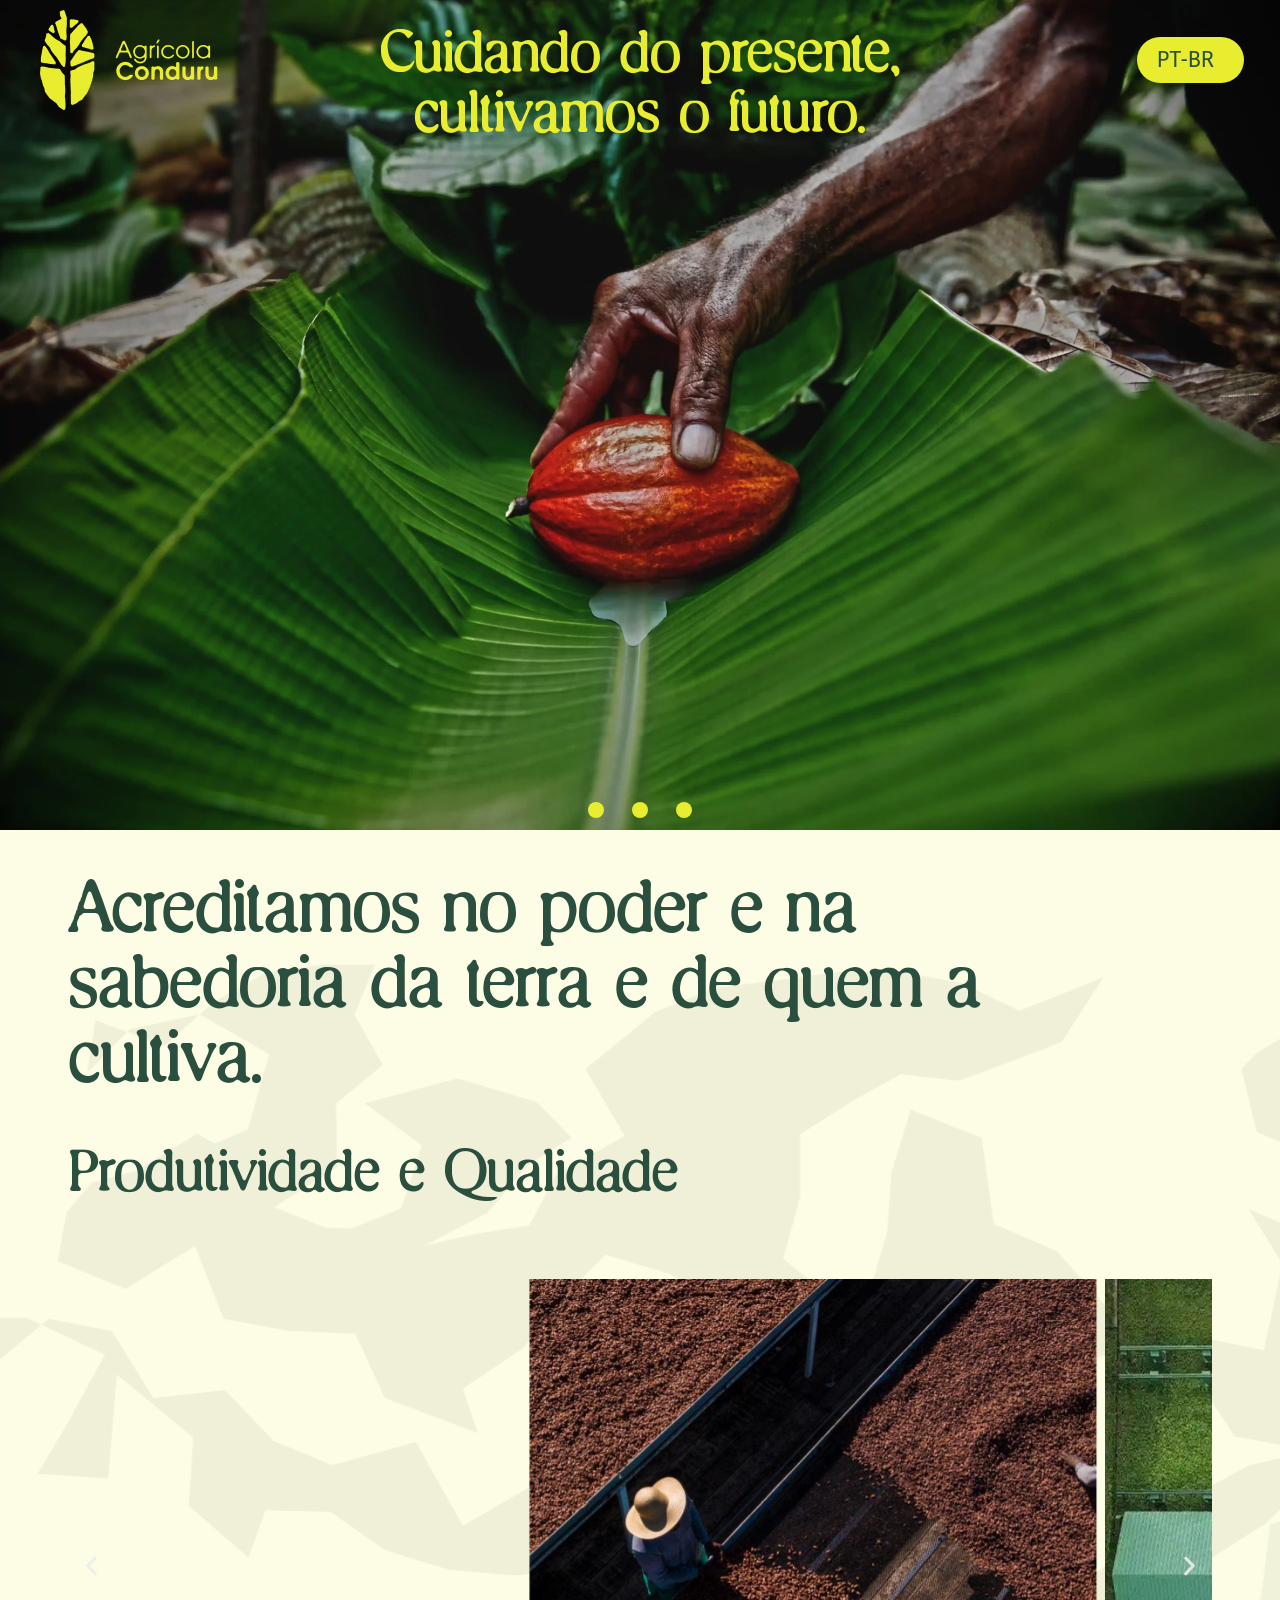
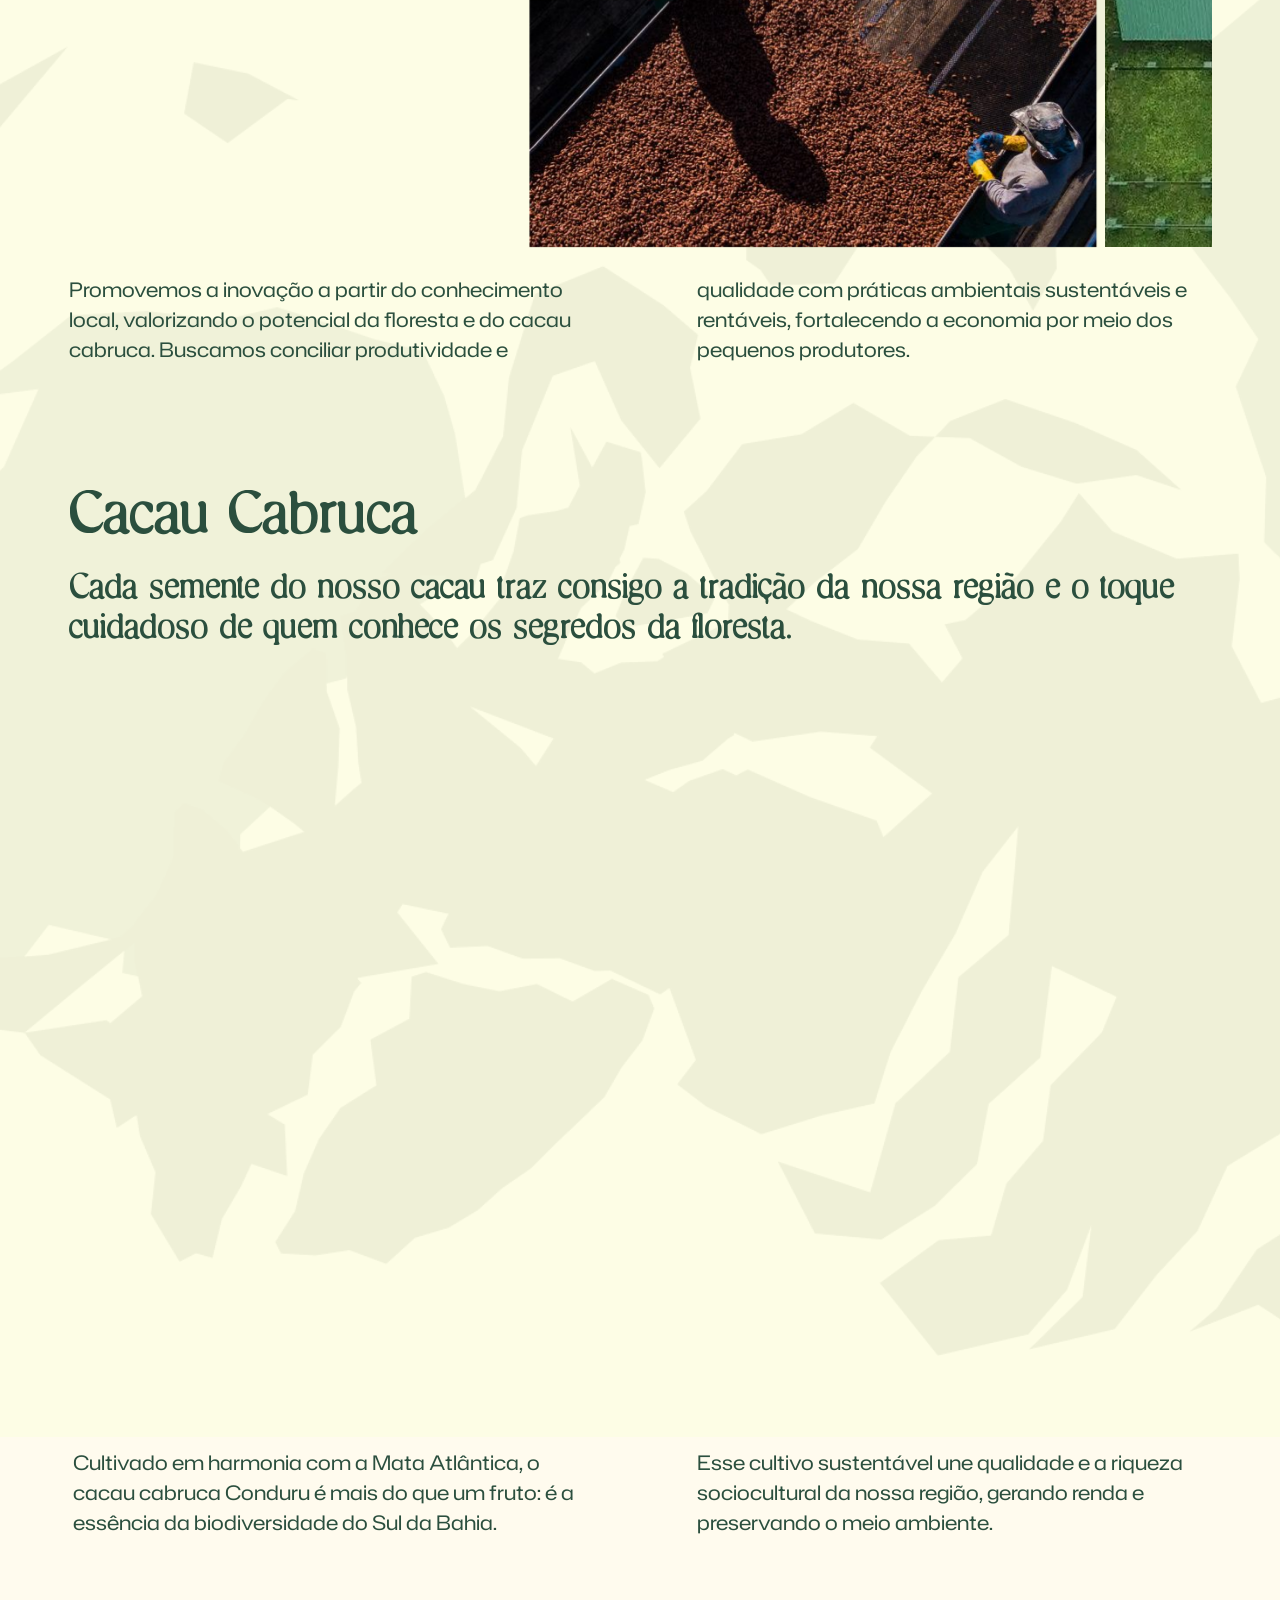
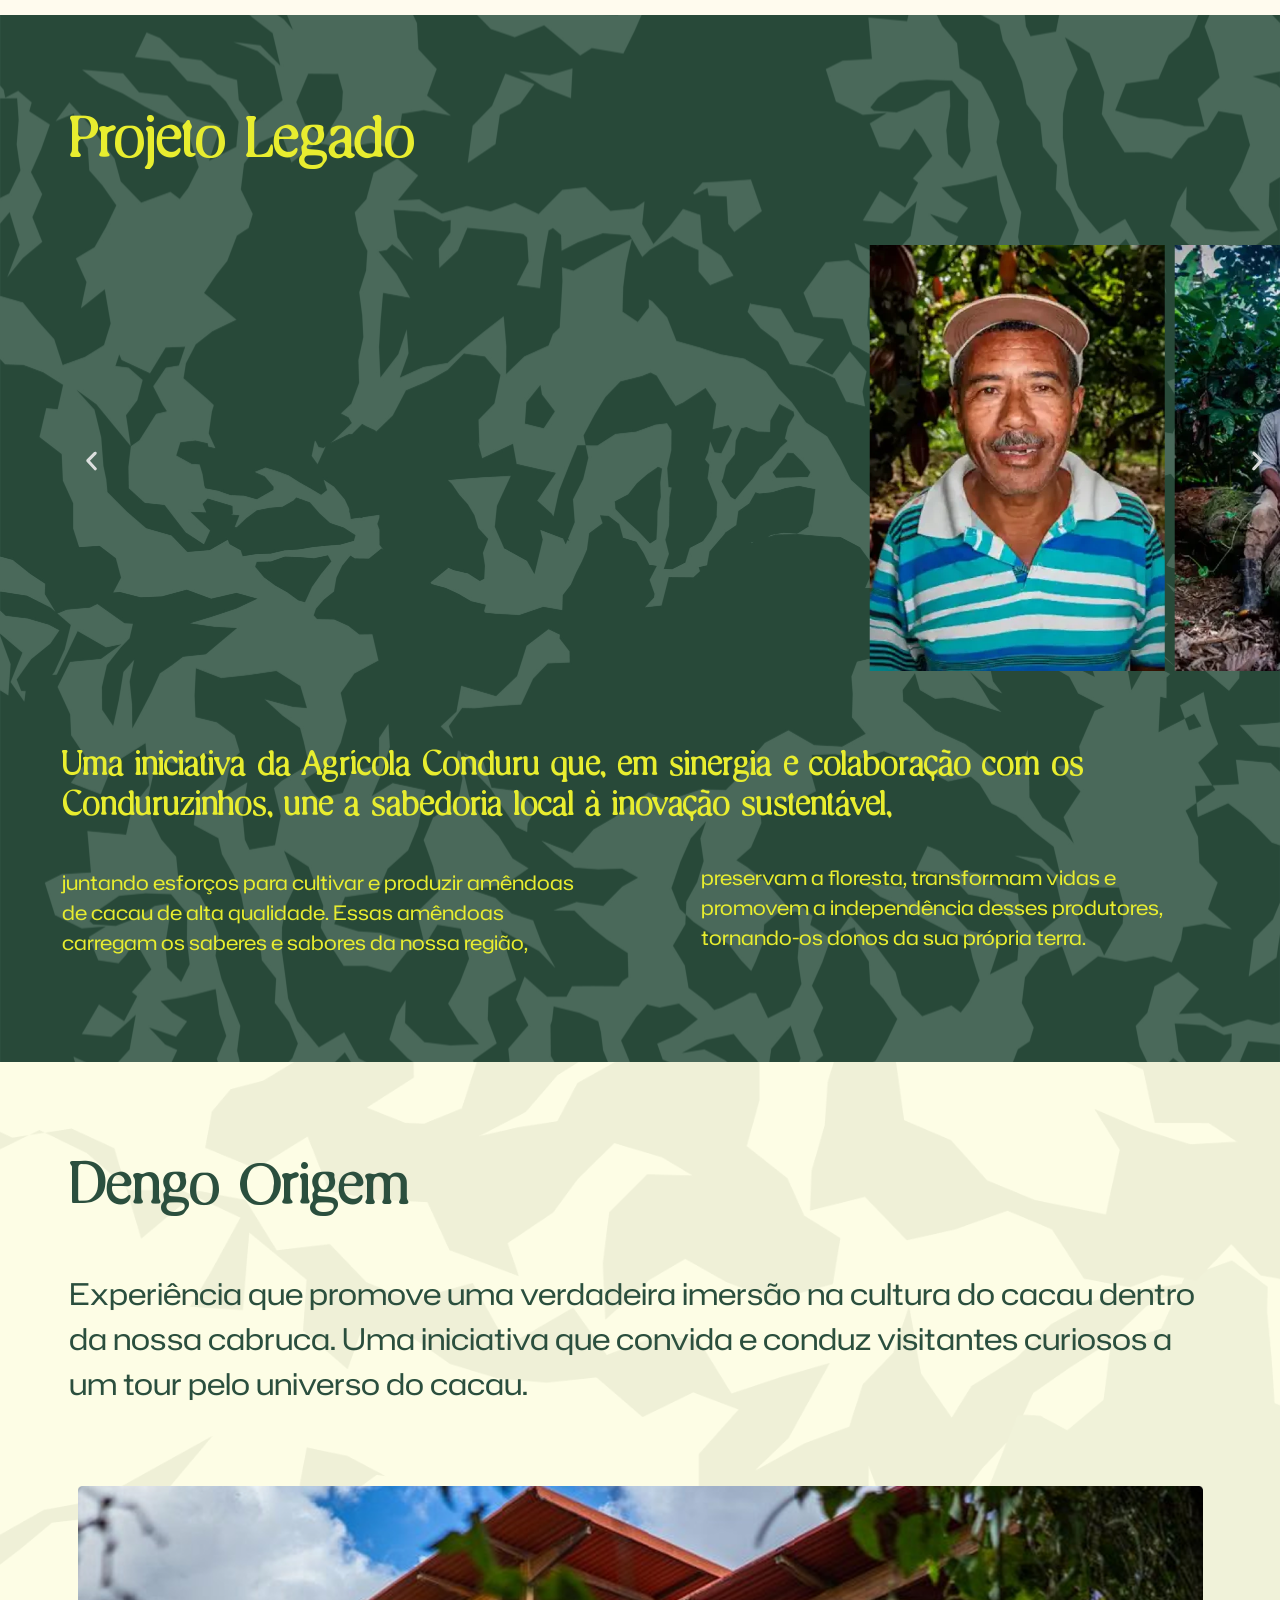
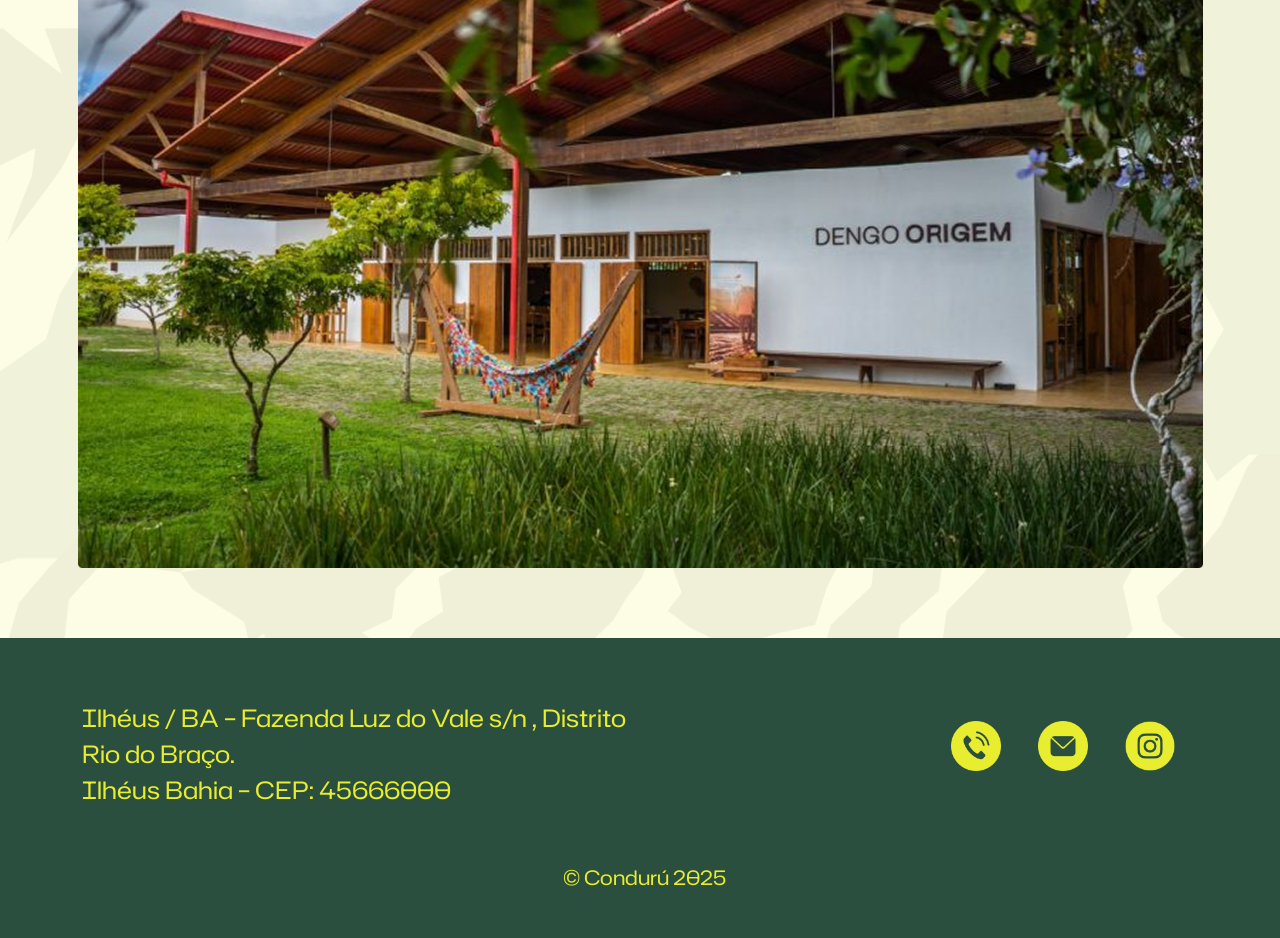
==== commit fb65ccac: "Prévia do link: metatags og e imagem 1200x630 Co-Authored-By: Claude Fable 5.2 <noreply@anthropic.co" ====
--- a/index.html
+++ b/index.html
@@ -5,6 +5,19 @@
 	<meta name="viewport" content="width=device-width, initial-scale=1">
 	<link rel="profile" href="https://gmpg.org/xfn/11">
 	<title>Agrícola Conduru</title>
+<meta name="description" content="Cuidando do presente, cultivamos o futuro. Cacau cabruca cultivado em harmonia com a Mata Atlântica, no Sul da Bahia.">
+<meta property="og:type" content="website">
+<meta property="og:locale" content="pt_BR">
+<meta property="og:site_name" content="Agrícola Conduru">
+<meta property="og:title" content="Agrícola Conduru">
+<meta property="og:description" content="Cuidando do presente, cultivamos o futuro. Cacau cabruca cultivado em harmonia com a Mata Atlântica, no Sul da Bahia.">
+<meta property="og:url" content="https://agricolaconduru.com.br/">
+<meta property="og:image" content="https://agricolaconduru.com.br/og-agricola-conduru.jpg">
+<meta property="og:image:type" content="image/jpeg">
+<meta property="og:image:width" content="1200">
+<meta property="og:image:height" content="630">
+<meta property="og:image:alt" content="Mão segurando um fruto de cacau sobre uma folha verde">
+<meta name="twitter:card" content="summary_large_image">
 <meta name='robots' content='max-image-preview:large' />
 	<style>img:is([sizes="auto" i], [sizes^="auto," i]) { contain-intrinsic-size: 3000px 1500px }</style>
 	<script>
